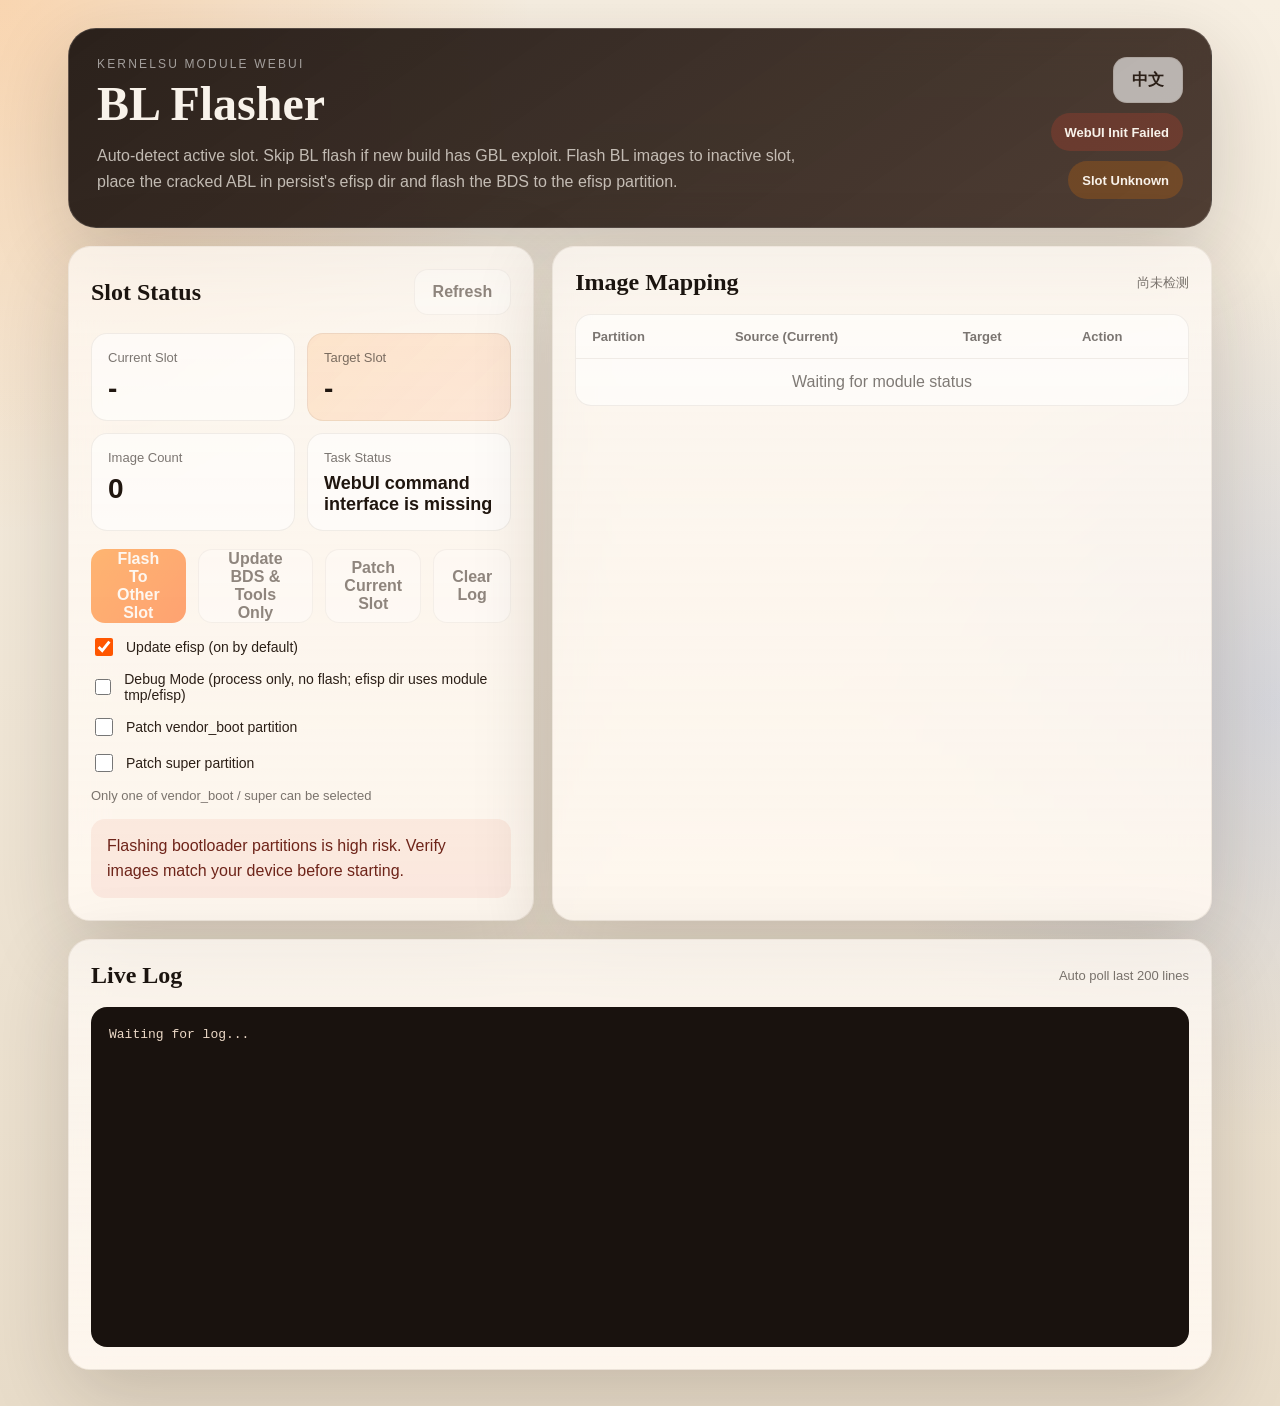
==== targets/magisk_module/module/webroot/index.html @ 90a44ea2 "Add dark mode to the module WebUI" ====
<!DOCTYPE html>
<html lang="zh-CN">
<head>
  <meta charset="UTF-8" />
  <meta name="viewport" content="width=device-width, initial-scale=1.0" />
  <title id="pageTitle">假回锁 - BL Flasher</title>
  <style>
:root {
  color-scheme: light;
  --bg-top: #f7efe2;
  --bg-bottom: #e8dcc9;
  --surface: rgba(31, 23, 18, 0.88);
  --surface-soft: rgba(255, 248, 240, 0.8);
  --surface-border: rgba(255, 255, 255, 0.14);
  --text-main: #f8f2ea;
  --text-dim: rgba(248, 242, 234, 0.72);
  --ink: #1b140f;
  --accent: #ff7a00;
  --accent-strong: #ff5600;
  --accent-soft: rgba(255, 122, 0, 0.18);
  --danger: #d9422b;
  --success: #25874b;
  --shadow: 0 24px 80px rgba(31, 23, 18, 0.18);
  --radius-xl: 28px;
  --radius-lg: 22px;
  --radius-md: 16px;
}

* {
  box-sizing: border-box;
}

body {
  margin: 0;
  min-height: 100vh;
  font-family: "Noto Sans SC", "Source Han Sans SC", "PingFang SC", sans-serif;
  color: var(--ink);
  background:
    radial-gradient(circle at top left, rgba(255, 122, 0, 0.22), transparent 28%),
    radial-gradient(circle at right, rgba(56, 120, 255, 0.14), transparent 30%),
    linear-gradient(180deg, var(--bg-top), var(--bg-bottom));
}

body::before {
  content: "";
  position: fixed;
  inset: 0;
  pointer-events: none;
  background-image: linear-gradient(rgba(255, 255, 255, 0.08) 1px, transparent 1px),
    linear-gradient(90deg, rgba(255, 255, 255, 0.08) 1px, transparent 1px);
  background-size: 24px 24px;
  mask-image: linear-gradient(180deg, rgba(0, 0, 0, 0.12), transparent 75%);
}


.page-shell {
  position: relative;
  max-width: 1180px;
  margin: 0 auto;
  padding: 28px 18px 36px;
}

.hero-card,
.panel,
.modal-card {
  backdrop-filter: blur(18px);
  box-shadow: var(--shadow);
}

.hero-card {
  display: flex;
  justify-content: space-between;
  gap: 16px;
  padding: 28px;
  border-radius: var(--radius-xl);
  background: linear-gradient(145deg, rgba(29, 21, 17, 0.94), rgba(57, 38, 28, 0.88));
  color: var(--text-main);
  border: 1px solid var(--surface-border);
  animation: rise-in 0.45s ease-out;
}

.eyebrow {
  margin: 0 0 8px;
  letter-spacing: 0.18em;
  text-transform: uppercase;
  font-size: 12px;
  color: rgba(255, 255, 255, 0.56);
}

.hero-card h1,
.panel h2,
.modal-card h2 {
  margin: 0;
  font-family: "Source Han Serif SC", "Noto Serif SC", serif;
  font-weight: 700;
}

.hero-card h1 {
  font-size: clamp(32px, 5vw, 48px);
  line-height: 1.04;
}

.hero-copy {
  max-width: 720px;
  margin: 14px 0 0;
  color: var(--text-dim);
  line-height: 1.6;
}

.hero-meta {
  display: flex;
  flex-direction: column;
  align-items: flex-end;
  gap: 10px;
}

.language-button {
  min-height: 36px;
  padding: 0 14px;
}

.chip {
  display: inline-flex;
  align-items: center;
  justify-content: center;
  min-height: 38px;
  padding: 0 14px;
  border-radius: 999px;
  background: rgba(255, 255, 255, 0.1);
  color: var(--text-main);
  font-size: 13px;
  font-weight: 700;
}

.chip-warn {
  background: rgba(255, 122, 0, 0.2);
}

.chip-success {
  background: rgba(37, 135, 75, 0.22);
}

.chip-danger {
  background: rgba(217, 66, 43, 0.22);
}

.grid-layout {
  display: grid;
  grid-template-columns: repeat(12, minmax(0, 1fr));
  gap: 18px;
  margin-top: 18px;
}

.panel {
  padding: 22px;
  border-radius: var(--radius-lg);
  background: linear-gradient(180deg, rgba(255, 250, 245, 0.72), rgba(255, 248, 240, 0.92));
  border: 1px solid rgba(80, 55, 34, 0.08);
  animation: rise-in 0.55s ease-out;
}

.stats-panel {
  grid-column: span 5;
}

.map-panel,
.log-panel {
  grid-column: span 7;
}

.log-panel {
  grid-column: 1 / -1;
}


.panel-heading {
  display: flex;
  align-items: center;
  justify-content: space-between;
  gap: 12px;
  margin-bottom: 18px;
}

.caption {
  color: rgba(27, 20, 15, 0.58);
  font-size: 13px;
}

.stats-grid {
  display: grid;
  grid-template-columns: repeat(2, minmax(0, 1fr));
  gap: 12px;
}

.stat-card {
  padding: 16px;
  border-radius: var(--radius-md);
  background: rgba(255, 255, 255, 0.56);
  border: 1px solid rgba(80, 55, 34, 0.08);
}

.accent-card {
  background: linear-gradient(135deg, rgba(255, 122, 0, 0.14), rgba(255, 86, 0, 0.1));
}

.stat-label {
  display: block;
  color: rgba(27, 20, 15, 0.58);
  font-size: 13px;
  margin-bottom: 8px;
}

.stat-value {
  display: block;
  font-size: 28px;
  line-height: 1.12;
  color: #20160f;
}

.stat-small {
  font-size: 18px;
}

.action-strip {
  display: flex;
  gap: 12px;
  margin-top: 18px;
}

.option-check {
  display: flex;
  align-items: center;
  gap: 10px;
  margin-top: 12px;
  color: #2b1f17;
  font-size: 14px;
}

.option-check input {
  width: 18px;
  height: 18px;
  accent-color: var(--accent-strong);
}

button {
  border: 0;
  cursor: pointer;
  transition: transform 0.18s ease, opacity 0.18s ease, background 0.18s ease;
  font: inherit;
}

button:hover:not(:disabled) {
  transform: translateY(-1px);
}

button:disabled {
  cursor: not-allowed;
  opacity: 0.52;
}

.primary-button,
.ghost-button {
  min-height: 46px;
  padding: 0 18px;
  border-radius: 14px;
  font-weight: 700;
}

.primary-button {
  color: #fff8f1;
  background: linear-gradient(135deg, var(--accent), var(--accent-strong));
}

.ghost-button {
  color: #2b1f17;
  background: rgba(255, 255, 255, 0.62);
  border: 1px solid rgba(80, 55, 34, 0.1);
}

.warning-copy {
  margin: 16px 0 0;
  padding: 14px 16px;
  border-radius: 14px;
  background: rgba(217, 66, 43, 0.08);
  color: #6e2419;
  line-height: 1.6;
}

.table-wrap {
  overflow: auto;
  border-radius: 16px;
  border: 1px solid rgba(80, 55, 34, 0.08);
  background: rgba(255, 255, 255, 0.58);
}

table {
  width: 100%;
  border-collapse: collapse;
}

th,
td {
  padding: 14px 16px;
  text-align: left;
  border-bottom: 1px solid rgba(80, 55, 34, 0.08);
  vertical-align: top;
}

th {
  font-size: 13px;
  color: rgba(27, 20, 15, 0.58);
}

tbody tr:last-child td {
  border-bottom: 0;
}

.status-pill {
  display: inline-flex;
  padding: 6px 10px;
  border-radius: 999px;
  font-size: 12px;
  font-weight: 700;
  background: rgba(255, 122, 0, 0.16);
  color: #7b3d00;
}

.status-pill.ok {
  background: rgba(37, 135, 75, 0.14);
  color: #1c6137;
}

.status-pill.bad {
  background: rgba(217, 66, 43, 0.14);
  color: #8a291a;
}

.empty-row {
  text-align: center;
  color: rgba(27, 20, 15, 0.56);
}

#logOutput {
  min-height: 340px;
  margin: 0;
  padding: 18px;
  overflow: auto;
  border-radius: 16px;
  background: #19120e;
  color: #ecd9c7;
  font-family: "JetBrains Mono", "Cascadia Code", monospace;
  font-size: 13px;
  line-height: 1.58;
}

.modal-backdrop {
  position: fixed;
  inset: 0;
  display: flex;
  align-items: center;
  justify-content: center;
  padding: 18px;
  background: rgba(18, 14, 11, 0.54);
  z-index: 20;
}

.modal-backdrop.hidden {
  display: none;
}

.modal-card {
  width: min(100%, 480px);
  padding: 24px;
  border-radius: 24px;
  background: linear-gradient(180deg, rgba(255, 249, 243, 0.98), rgba(253, 241, 229, 0.94));
  border: 1px solid rgba(80, 55, 34, 0.08);
}

.modal-card p {
  line-height: 1.6;
}

.modal-actions {
  display: flex;
  justify-content: flex-end;
  gap: 12px;
  margin-top: 20px;
}

@keyframes rise-in {
  from {
    opacity: 0;
    transform: translateY(18px);
  }
  to {
    opacity: 1;
    transform: translateY(0);
  }
}

@media (max-width: 900px) {
  .hero-card,
  .panel-heading,
  .action-strip {
    flex-direction: column;
    align-items: stretch;
  }

  .hero-meta {
    align-items: flex-start;
  }

  .stats-panel,
  .map-panel,
  .log-panel {
    grid-column: 1 / -1;
  }
}

@media (max-width: 640px) {
  .page-shell {
    padding: 16px 12px 28px;
  }

  .hero-card,
  .panel,
  .modal-card {
    padding: 18px;
  }

  .stats-grid {
    grid-template-columns: 1fr;
  }

  th,
  td {
    padding: 12px;
  }
}

@media (prefers-color-scheme: dark) {
  :root {
    color-scheme: dark;
    --bg-top: #1b1714;
    --bg-bottom: #100e0c;
    --ink: #f8f2ea;
    --shadow: 0 24px 80px rgba(0, 0, 0, 0.36);
  }

  .panel,
  .modal-card {
    background: linear-gradient(180deg, #27211c, #1d1915);
  }

  .panel,
  .modal-card,
  .stat-card,
  .table-wrap,
  th,
  td,
  .ghost-button {
    border-color: rgba(248, 242, 234, 0.12);
  }

  .stat-card:not(.accent-card),
  .table-wrap {
    background: rgba(255, 248, 240, 0.05);
  }

  .caption,
  .stat-label,
  th,
  .empty-row {
    color: rgba(248, 242, 234, 0.72);
  }

  .stat-value,
  .option-check,
  .ghost-button {
    color: var(--ink);
  }

  .ghost-button {
    background: rgba(255, 248, 240, 0.08);
  }

  .primary-button {
    color: #1b140f;
  }

  .warning-copy {
    background: rgba(217, 66, 43, 0.14);
  }

  .warning-copy,
  .status-pill.bad {
    color: #ffb5a5;
  }

  .status-pill {
    color: #ffbf85;
  }

  .status-pill.ok {
    color: #8ee0aa;
  }

  .modal-backdrop {
    background: rgba(0, 0, 0, 0.7);
  }
}
  </style>
</head>
<body>
<div class="page-shell">
  <header class="hero-card">
    <div>
      <p class="eyebrow" id="lblKsuWebUI">KernelSU Module WebUI</p>
      <h1>BL Flasher</h1>
      <p class="hero-copy" id="heroDesc">
        自动识别当前活动槽位，若新版本存在GBL漏洞则跳过BL刷写；将BL镜像刷写到另一槽位，并将破解ABL放入persist的efisp目录、BDS刷入efisp分区
      </p>
    </div>
    <div class="hero-meta">
      <button class="ghost-button language-button" id="languageButton" type="button">English</button>
      <span class="chip" id="stateChip">等待检测</span>
      <span class="chip chip-warn" id="slotChip">槽位未知</span>
    </div>
  </header>

  <main class="grid-layout">
    <section class="panel stats-panel">
      <div class="panel-heading">
        <h2 id="lblSlotStatus">槽位状态</h2>
        <button class="ghost-button" id="refreshButton" type="button" data-i18n="refresh">刷新</button>
      </div>

      <div class="stats-grid">
        <article class="stat-card">
          <span class="stat-label" id="lblCurrentSlot">当前槽位</span>
          <strong class="stat-value" id="currentSlot">-</strong>
        </article>
        <article class="stat-card accent-card">
          <span class="stat-label" id="lblTargetSlot">目标槽位</span>
          <strong class="stat-value" id="targetSlot">-</strong>
        </article>
        <article class="stat-card">
          <span class="stat-label" id="lblImageCount">镜像数量</span>
          <strong class="stat-value" id="imageCount">0</strong>
        </article>
        <article class="stat-card">
          <span class="stat-label" id="lblTaskStatus">任务状态</span>
          <strong class="stat-value stat-small" id="taskMessage">等待操作</strong>
        </article>
      </div>

      <div class="action-strip">
        <button class="primary-button" id="flashButton" type="button" data-i18n="flash" disabled>刷写到另一槽位</button>
        <button class="ghost-button" id="bdsToolsButton" type="button" data-i18n="bdsTools" disabled>仅更新BDS和Tools</button>
        <button class="ghost-button" id="patchPartButton" type="button" data-i18n="patchPart" disabled>修补分区</button>
        <button class="ghost-button" id="clearLogButton" type="button" data-i18n="clearLog" disabled>清空日志</button>
      </div>

      <label class="option-check" for="updateEfispCheckbox">
        <input id="updateEfispCheckbox" type="checkbox" checked />
        <span id="lblUpdateEfisp">更新 efisp（默认开启）</span>
      </label>

      <label class="option-check" for="debugModeCheckbox">
        <input id="debugModeCheckbox" type="checkbox" />
        <span id="lblDebugMode">调试模式（仅处理不刷写，生成的文件保存在 tmp 目录）</span>
      </label>

      <label class="option-check" for="patchVendorBootCheckbox">
        <input id="patchVendorBootCheckbox" type="checkbox" />
        <span id="lblPatchVendorBoot">修补 vendor_boot 分区</span>
      </label>

      <label class="option-check" for="patchSuperCheckbox">
        <input id="patchSuperCheckbox" type="checkbox" />
        <span id="lblPatchSuper">修补 super 分区</span>
      </label>

      <p class="caption hint-text" id="patchMutualTip">vendor_boot 和 super 仅可选择一项</p>

      <p class="warning-copy" id="lblWarning">
        刷写对象是 bootloader 相关分区，风险较高。开始前请确认镜像与机型严格匹配。
      </p>
    </section>

    <section class="panel map-panel">
      <div class="panel-heading">
        <h2 id="lblImageMap">镜像映射</h2>
        <span class="caption" id="updatedAt">尚未检测</span>
      </div>
      <div class="table-wrap">
        <table>
          <thead>
            <tr>
              <th id="tblPartition">分区名</th>
              <th id="tblSource">源分区 (当前槽位)</th>
              <th id="tblTarget">目标分区</th>
              <th id="tblAction">操作</th>
            </tr>
          </thead>
          <tbody id="imageTableBody">
            <tr>
              <td colspan="4" class="empty-row" id="tblWaiting">等待读取模块状态</td>
            </tr>
          </tbody>
        </table>
      </div>
    </section>

    <section class="panel log-panel">
      <div class="panel-heading">
        <h2 id="lblLog">实时日志</h2>
        <span class="caption" id="lblAutoPoll">自动轮询最近 200 行</span>
      </div>
      <pre id="logOutput">等待日志输出...</pre>
    </section>
  </main>
</div>

<div class="modal-backdrop hidden" id="confirmModal" aria-hidden="true">
  <div class="modal-card" role="dialog" aria-modal="true">
    <p class="eyebrow" id="modalRisk">高风险操作</p>
    <h2 id="modalTitle">确认刷写</h2>
    <p id="confirmText">即将开始刷写，请确认操作对象和槽位。</p>
    <div class="modal-actions">
      <button class="ghost-button" id="cancelConfirmButton" type="button" data-i18n="cancel">取消</button>
      <button class="primary-button" id="nextConfirmButton" type="button" data-i18n="continue">继续</button>
    </div>
  </div>
</div>

<script type="module">
let callbackCounter = 0;

function hasExecBridge() {
  return typeof window.ksu?.exec === "function";
}

function ksuExec(command, options = {}) {
  return new Promise((resolve, reject) => {
    const name = `exec_callback_${Date.now()}_${callbackCounter++}`;
    const cleanup = () => {
      clearTimeout(timer);
      delete window[name];
    };
    const timer = setTimeout(() => {
      cleanup();
      reject(new Error("KernelSU exec timeout"));
    }, 8000);
    window[name] = (errno, stdout, stderr) => {
      cleanup();
      resolve({ errno, stdout, stderr });
    };
    try {
      window.ksu.exec(command, JSON.stringify(options), name);
    } catch (error) {
      cleanup();
      reject(error);
    }
  });
}

function toast(message) {
  if (typeof window.ksu?.toast === "function") window.ksu.toast(message);
  else console.warn(message);
}

function ksuModuleInfo() {
  if (typeof window.ksu?.moduleInfo === "function") return window.ksu.moduleInfo();
  return { moduleDir: "/data/adb/modules/fake_bl_efisp" };
}

const IMAGE_NAMES = ["abl"];

const state = {
  confirmStep: 0,
  pendingAction: null,
  moduleDir: "",
  scriptPath: "",
  status: null,
  pollTimer: null,
  pollInFlight: false,
  refreshRequested: false,
  prevStatusRaw: null,
  prevLogRaw: null,
  taskStarted: false,
  activeTaskId: "",
  activeTaskScope: "",
  activeTaskSlot: "",
  completionNotifiedTaskId: "",
  lang: "zh",
  compatibilityError: false
};

const i18n = {
  zh: {
    pageTitle: "假回锁 - BL Flasher",
    ksuWebUI: "KernelSU Module WebUI",
    missingBridge: "缺少 WebUI 命令接口",
    invalidModuleInfo: "模块目录无效",
    invalidInitialStatus: "无法读取有效的模块状态与槽位",
    heroDesc: "自动识别当前活动槽位，若新版本存在GBL漏洞则跳过BL刷写；将BL镜像刷写到另一槽位，并将破解ABL放入persist的efisp目录、BDS刷入efisp分区",
    slotStatus: "槽位状态",
    refresh: "刷新",
    languageSwitch: "English",
    languageChanged: "已切换为中文",
    languageChangeFailed: "语言切换失败",
    currentSlot: "当前槽位",
    targetSlot: "目标槽位",
    imageCount: "镜像数量",
    taskStatus: "任务状态",
    flash: "刷写到另一槽位",
    bdsTools: "仅更新BDS和Tools",
    patchPart: "修补当前槽位分区",
    confirmBdsTools: "确认更新 BDS/Tools",
    confirmPatchPart: "确认修补分区",
    modalBdsStep1: "将把 BDS.efi 刷入 efisp 分区，并用模块自带的 efisp 文件夹（BOOTENTRIES 与 tools）替换 persist 上的启动根目录。不会改动 ABL 与 boot.efi。",
    modalBdsStep2: "第二次确认: 这是高风险写入操作，错误的 BDS 或 efisp 写入可能导致无法进入启动菜单。确认后将立即开始。",
    modalPatchStep1: (slot) => `将对当前活动槽位 ${slot} 执行勾选的修补操作。调试模式下不会执行实际修补。`,
    modalPatchStep2: "第二次确认：修补分区属于高风险操作，错误会导致系统无法启动，确认后立即执行。",
    toastStartBdsTools: "BDS/Tools 更新任务已启动",
    toastBdsToolsDone: "BDS/Tools 更新任务运行成功",
    clearLog: "清空日志",
    updateEfisp: "更新 efisp（默认开启）",
    debugMode: "调试模式（仅处理不刷写，efisp 目录使用模块 tmp/efisp）",
    lblPatchVendorBoot: "修补 vendor_boot 分区",
    lblPatchSuper: "修补 super 分区",
    patchMutualTip: "vendor_boot 和 super 仅可选择一项",
    warning: "刷写对象是 bootloader 相关分区，风险较高。开始前请确认镜像与机型严格匹配。",
    imageMap: "镜像映射",
    partition: "分区名",
    source: "源分区 (当前槽位)",
    target: "目标分区",
    action: "操作",
    waiting: "等待读取模块状态",
    log: "实时日志",
    autoPoll: "自动轮询最近 200 行",
    risk: "高风险操作",
    confirmFlash: "确认操作",
    cancel: "取消",
    continue: "继续",
    waitingStatus: "等待检测",
    slotUnknown: "槽位未知",
    logWaiting: "等待日志输出...",
    toastRunning: "已有任务在运行",
    toastStartDebug: "调试任务已启动",
    toastStartFlash: "刷写任务已启动",
    toastStartPatch: "分区修补任务已启动",
    toastDebugDone: "调试任务运行成功",
    toastFlashDone: "刷写任务运行成功",
    toastPatchDone: "分区修补任务运行成功",
    toastBlDone: "BL 刷写完成，但 efisp 未更新",
    toastFailed: "任务执行失败",
    toastStartError: "任务启动失败",
    statusIdle: "状态: idle",
    statusRunning: "状态: running",
    statusSuccess: "状态: success",
    statusWarning: "状态: warning",
    statusError: "状态: error",
    toastLogBusy: "任务运行中，暂时不能清空日志",
    toastLogCleared: "日志已清空",
    modalStep1Debug: "调试模式：将执行所有处理流程但不刷写分区，生成的文件保存在 tmp 目录。",
    modalStep1Normal: (slot) => `第一次确认: 将把当前槽位的 BL 分区拷贝到槽位 ${slot}`,
    modalStep1PatchOnly: (slot, name) => `第一次确认: 仅对目标槽位 ${slot} 执行 ${name} 修补，不刷写 ABL、不更新 efisp。`,
    modalStep2: "第二次确认: 这是高风险写入操作，错误操作可能导致目标槽位无法启动。确认后将立即开始。",
    withEfisp: "，并更新 efisp。",
    noEfisp: "，不更新 efisp。",
    withPatch: (name) => `，同步对目标槽位执行 ${name} 修补`,
    confirmSlot: "请确认槽位无误。",
    taskRunning:"任务运行中",
    waitOperate:"等待操作",
    copyPart:"分区拷贝",
    statusReadFail:"状态读取失败",
    startFail:"启动失败"
  },
  en: {
    pageTitle: "Fake Lock - BL Flasher",
    ksuWebUI: "KernelSU Module WebUI",
    missingBridge: "WebUI command interface is missing",
    invalidModuleInfo: "Invalid module directory",
    invalidInitialStatus: "Cannot read valid module status and slots",
    heroDesc: "Auto-detect active slot. Skip BL flash if new build has GBL exploit. Flash BL images to inactive slot, place the cracked ABL in persist's efisp dir and flash the BDS to the efisp partition.",
    slotStatus: "Slot Status",
    refresh: "Refresh",
    languageSwitch: "中文",
    languageChanged: "Switched to English",
    languageChangeFailed: "Language switch failed",
    currentSlot: "Current Slot",
    targetSlot: "Target Slot",
    imageCount: "Image Count",
    taskStatus: "Task Status",
    flash: "Flash To Other Slot",
    bdsTools: "Update BDS & Tools Only",
    patchPart: "Patch Current Slot",
    confirmBdsTools: "Confirm BDS/Tools Update",
    confirmPatchPart: "Confirm Partition Patch",
    modalBdsStep1: "Will flash BDS.efi to the efisp partition and replace the persist boot root with the bundled efisp folder (BOOTENTRIES and tools). The ABL and boot.efi are not touched.",
    modalBdsStep2: "2nd Confirm: This is a high-risk write. A wrong BDS or efisp write may prevent the boot menu from loading. It starts immediately after confirm.",
    modalPatchStep1: (slot) => `Will patch the current active slot ${slot} with the selected option. Debug mode does not write partitions.`,
    modalPatchStep2: "2nd Confirm: Partition patching is high-risk, bad patch may cause boot failure. Start immediately after confirm.",
    toastStartBdsTools: "BDS/Tools update started",
    toastBdsToolsDone: "BDS/Tools update task succeeded",
    clearLog: "Clear Log",
    updateEfisp: "Update efisp (on by default)",
    debugMode: "Debug Mode (process only, no flash; efisp dir uses module tmp/efisp)",
    lblPatchVendorBoot: "Patch vendor_boot partition",
    lblPatchSuper: "Patch super partition",
    patchMutualTip: "Only one of vendor_boot / super can be selected",
    warning: "Flashing bootloader partitions is high risk. Verify images match your device before starting.",
    imageMap: "Image Mapping",
    partition: "Partition",
    source: "Source (Current)",
    target: "Target",
    action: "Action",
    waiting: "Waiting for module status",
    log: "Live Log",
    autoPoll: "Auto poll last 200 lines",
    risk: "HIGH RISK",
    confirmFlash: "Confirm Action",
    cancel: "Cancel",
    continue: "Continue",
    waitingStatus: "Waiting",
    slotUnknown: "Slot Unknown",
    logWaiting: "Waiting for log...",
    toastRunning: "Task is already running",
    toastStartDebug: "Debug task started",
    toastStartFlash: "Flash task started",
    toastStartPatch: "Partition patch task started",
    toastDebugDone: "Debug task succeeded",
    toastFlashDone: "Flash task succeeded",
    toastPatchDone: "Partition patch task succeeded",
    toastBlDone: "BL flashed, but efisp not updated",
    toastFailed: "Task finished (failed)",
    statusIdle: "Status: idle",
    statusRunning: "Status: running",
    statusSuccess: "Status: success",
    statusWarning: "Status: warning",
    statusError: "Status: error",
    toastStartError: "Failed to start task",
    toastLogBusy: "Cannot clear log while task is running",
    toastLogCleared: "Log cleared",
    modalStep1Debug: "Debug Mode: All processes run without flashing partitions. Files saved to tmp directory.",
    modalStep1Normal: (slot) => `1st Confirm: Copy BL partition from current slot to ${slot}`,
    modalStep1PatchOnly: (slot, name) => `1st Confirm: Patch ${name} on target slot ${slot} only. No ABL flash, no efisp update.`,
    modalStep2: "2nd Confirm: This is a high-risk write operation. Wrong action may brick the target slot. Flash will start immediately after confirm.",
    withEfisp: ", and update efisp.",
    noEfisp: ", efisp not updated.",
    withPatch: (name) => `, apply ${name} patch to target slot`,
    confirmSlot: "Please confirm slot is correct.",
    taskRunning:"Task Running",
    waitOperate:"Waiting",
    copyPart:"Copy",
    statusReadFail:"Status Read Failed",
    startFail:"Start Failed"
  }
};

const elements = {
  stateChip: document.getElementById("stateChip"),
  slotChip: document.getElementById("slotChip"),
  currentSlot: document.getElementById("currentSlot"),
  targetSlot: document.getElementById("targetSlot"),
  imageCount: document.getElementById("imageCount"),
  taskMessage: document.getElementById("taskMessage"),
  updatedAt: document.getElementById("updatedAt"),
  imageTableBody: document.getElementById("imageTableBody"),
  logOutput: document.getElementById("logOutput"),
  flashButton: document.getElementById("flashButton"),
  bdsToolsButton: document.getElementById("bdsToolsButton"),
  patchPartButton: document.getElementById("patchPartButton"),
  clearLogButton: document.getElementById("clearLogButton"),
  refreshButton: document.getElementById("refreshButton"),
  languageButton: document.getElementById("languageButton"),
  confirmModal: document.getElementById("confirmModal"),
  confirmText: document.getElementById("confirmText"),
  nextConfirmButton: document.getElementById("nextConfirmButton"),
  cancelConfirmButton: document.getElementById("cancelConfirmButton"),
  updateEfispCheckbox: document.getElementById("updateEfispCheckbox"),
  debugModeCheckbox: document.getElementById("debugModeCheckbox"),
  patchVendorBootCheckbox: document.getElementById("patchVendorBootCheckbox"),
  patchSuperCheckbox: document.getElementById("patchSuperCheckbox"),
  patchMutualTip: document.getElementById("patchMutualTip"),
  pageTitle: document.getElementById("pageTitle")
};

function setText(selector, value) {
  const node = document.querySelector(selector);
  if (node) node.textContent = value;
}

function applyLanguage(lang) {
  if (!i18n[lang]) return;
  state.lang = lang;
  const t = i18n[lang];
  document.documentElement.lang = lang === "zh" ? "zh-CN" : "en";
  elements.pageTitle.textContent = t.pageTitle;
  elements.languageButton.textContent = t.languageSwitch;
  elements.languageButton.setAttribute("aria-label", t.languageSwitch);
  setText("#lblKsuWebUI", t.ksuWebUI);
  setText(".hero-copy", t.heroDesc);
  setText("#lblSlotStatus", t.slotStatus);
  setText("#lblCurrentSlot", t.currentSlot);
  setText("#lblTargetSlot", t.targetSlot);
  setText("#lblImageCount", t.imageCount);
  setText("#lblTaskStatus", t.taskStatus);
  setText("#lblUpdateEfisp", t.updateEfisp);
  setText("#lblDebugMode", t.debugMode);
  setText("#lblPatchVendorBoot", t.lblPatchVendorBoot);
  setText("#lblPatchSuper", t.lblPatchSuper);
  elements.patchMutualTip.textContent = t.patchMutualTip;
  setText("#lblWarning", t.warning);
  setText("#lblImageMap", t.imageMap);
  setText("#tblPartition", t.partition);
  setText("#tblSource", t.source);
  setText("#tblTarget", t.target);
  setText("#tblAction", t.action);
  setText("#tblWaiting", t.waiting);
  setText("#lblLog", t.log);
  setText("#lblAutoPoll", t.autoPoll);
  setText("#modalRisk", t.risk);
  setText("#modalTitle", t.confirmFlash);
  if (elements.logOutput.textContent === "等待日志输出..." || elements.logOutput.textContent === "Waiting for log...") {
    elements.logOutput.textContent = t.logWaiting;
  }
  if (elements.stateChip.textContent === "等待检测" || elements.stateChip.textContent === "Waiting") {
    elements.stateChip.textContent = t.waitingStatus;
  }
  if (elements.slotChip.textContent === "槽位未知" || elements.slotChip.textContent === "Slot Unknown") {
    elements.slotChip.textContent = t.slotUnknown;
  }
  document.querySelectorAll("[data-i18n]").forEach(el => {
    const key = el.dataset.i18n;
    if (t[key]) el.textContent = t[key];
  });
  if (state.status) renderStatus(state.status);
}

function shellQuote(value) {
  return `'${String(value).replace(/'/g, `'\\''`)}'`;
}

function moduleInfo() {
  const raw = ksuModuleInfo();
  return typeof raw === "string" ? JSON.parse(raw) : raw;
}

async function runScript(action, arg) {
  const parts = [`MODDIR=${shellQuote(state.moduleDir)}`, "sh", shellQuote(state.scriptPath), action];
  if (arg) parts.push(shellQuote(arg));
  const command = parts.join(" ");
  const { errno, stdout, stderr } = await ksuExec(command);
  if (errno !== 0) throw new Error(stderr || `Command failed: ${errno}`);
  return stdout || "";
}

async function toggleLanguage() {
  const nextLanguage = state.lang === "zh" ? "en" : "zh";
  if (state.compatibilityError) {
    applyLanguage(nextLanguage);
    return;
  }
  try {
    await runScript("set-language", nextLanguage);
    if (!elements.confirmModal.classList.contains("hidden")) closeConfirmModal();
    applyLanguage(nextLanguage);
    state.prevStatusRaw = null;
    await refreshStatus();
    toast(i18n[nextLanguage].languageChanged);
  } catch (e) {
    toast(`${i18n[state.lang].languageChangeFailed}: ${e.message}`);
  }
}

function parseKeyValueOutput(output) {
  const info = {};
  for (const line of output.split(/[\r\n|]+/)) {
    if (!line) continue;
    const eq = line.indexOf("=");
    if (eq > 0) info[line.slice(0, eq)] = line.slice(eq + 1);
  }
  return info;
}

function escapeHtml(str) {
  return str.replace(/&/g, "&amp;").replace(/</g, "&lt;").replace(/>/g, "&gt;").replace(/"/g, "&quot;");
}

function renderTable(currentSlot, targetSlot) {
  const t = i18n[state.lang];
  if (currentSlot === "-" || targetSlot === "-") {
    elements.imageTableBody.innerHTML = `<tr><td colspan="4" class="empty-row">${t.waiting}</td></tr>`;
    return;
  }
  elements.imageTableBody.innerHTML = IMAGE_NAMES.map(name => {
    const src = `/dev/block/by-name/${name}${currentSlot}`;
    const dst = `/dev/block/by-name/${name}${targetSlot}`;
    return `<tr><td>${escapeHtml(name)}</td><td class="caption">${escapeHtml(src)}</td><td>${escapeHtml(dst)}</td><td><span class="status-pill ok">${t.copyPart}</span></td></tr>`;
  }).join("");
}

function localizedTaskMessage(status) {
  const t = i18n[state.lang];
  const message = status.MESSAGE || "";
  const slotMatch = message.match(/(当前槽位|Current slot|目标槽位|Target slot)\s*:\s*(_[ab])/i);
  let suffix = "";
  if (slotMatch) {
    const current = /当前槽位|current slot/i.test(slotMatch[1]);
    suffix = ` (${current ? t.currentSlot : t.targetSlot}: ${slotMatch[2]})`;
  }
  if (status.STATE === "idle") {
    return /日志已清空|log cleared/i.test(message) ? t.toastLogCleared : t.waitOperate;
  }
  if (status.RUNNING === "1") {
    if (/分区修补|partition patch/i.test(message)) return t.toastStartPatch + suffix;
    if (/调试|debug/i.test(message)) return t.toastStartDebug + suffix;
    if (/bds/i.test(message)) return t.toastStartBdsTools;
    return t.toastStartFlash + suffix;
  }
  if (status.STATE === "success") {
    if (/修补|patch/i.test(message)) return t.toastPatchDone + suffix;
    if (/调试|debug/i.test(message)) return t.toastDebugDone + suffix;
    if (/bds/i.test(message)) return t.toastBdsToolsDone;
    return t.toastFlashDone + suffix;
  }
  if (status.STATE === "warning") return t.toastBlDone + suffix;
  return message || t.waitOperate;
}

function hasValidStatus(status) {
  const current = status?.CURRENT_SLOT;
  const target = status?.TARGET_SLOT;
  return ((current === "_a" && target === "_b") || (current === "_b" && target === "_a")) &&
    ["idle", "running", "success", "warning", "error"].includes(status.STATE) &&
    ["0", "1"].includes(status.RUNNING);
}

function renderStatus(status) {
  state.status = status;
  const t = i18n[state.lang];
  const cur = status.CURRENT_SLOT || "-";
  const tar = status.TARGET_SLOT || "-";
  const run = status.RUNNING === "1";
  const st = status.STATE || "idle";
  const visibleState = run ? "running" : st;
  const msg = localizedTaskMessage(status);
  const statusLabels = {
    idle: t.statusIdle,
    running: t.statusRunning,
    success: t.statusSuccess,
    warning: t.statusWarning,
    error: t.statusError
  };
  elements.currentSlot.textContent = cur;
  elements.targetSlot.textContent = tar;
  elements.imageCount.textContent = IMAGE_NAMES.length;
  elements.taskMessage.textContent = msg;
  elements.updatedAt.textContent = status.UPDATED_AT || "-";
  elements.stateChip.textContent = statusLabels[visibleState] || `${state.lang === "zh" ? "状态" : "Status"}: ${visibleState}`;
  elements.stateChip.className = "chip";
  if (st === "success") elements.stateChip.classList.add("chip-success");
  else if (st === "error") elements.stateChip.classList.add("chip-danger");
  else if (st === "warning" || run) elements.stateChip.classList.add("chip-warn");
  elements.slotChip.textContent = (cur !== "-" && tar !== "-") ? `${state.lang === "zh" ? "当前" : "Current"} ${cur} → ${state.lang === "zh" ? "目标" : "Target"} ${tar}` : t.slotUnknown;
  const canOperate = !state.compatibilityError && hasValidStatus(status);
  elements.flashButton.disabled = run || !canOperate;
  elements.bdsToolsButton.disabled = run || !canOperate;
  elements.patchPartButton.disabled = run || !canOperate;
  elements.clearLogButton.disabled = run || !canOperate;
  renderTable(cur, tar);
}
function taskSlotSuffix() {
  if (!state.activeTaskSlot || !state.activeTaskScope) return "";
  const t = i18n[state.lang];
  const label = state.activeTaskScope === "current" ? t.currentSlot : t.targetSlot;
  return ` (${label}: ${state.activeTaskSlot})`;
}

function notifyTaskFinished(stateStr) {
  const t = i18n[state.lang];
  const msg = state.status?.MESSAGE || "";
  const normalized = msg.toLowerCase();
  let notification = "";
  if (stateStr === "success") {
    if (msg.includes("修补") || normalized.includes("patch")) notification = t.toastPatchDone;
    else if (msg.includes("调试") || normalized.includes("debug")) notification = t.toastDebugDone;
    else if (normalized.includes("bds")) notification = t.toastBdsToolsDone;
    else notification = t.toastFlashDone;
  } else if (stateStr === "warning") notification = t.toastBlDone;
  else if (stateStr === "error") notification = t.toastFailed;
  if (notification) toast(notification + taskSlotSuffix());
}
function rememberPendingTask(taskId, scope = "", slot = "") {
  if (!taskId) return;
  state.taskStarted = true;
  state.activeTaskId = taskId;
  state.activeTaskScope = scope;
  state.activeTaskSlot = slot;
  try {
    localStorage.setItem("blFlasherPendingTask", JSON.stringify({ taskId, scope, slot }));
    localStorage.removeItem("blFlasherPendingTaskId");
  } catch {}
}

function clearPendingTask() {
  state.taskStarted = false;
  state.activeTaskId = "";
  state.activeTaskScope = "";
  state.activeTaskSlot = "";
  try {
    localStorage.removeItem("blFlasherPendingTask");
    localStorage.removeItem("blFlasherPendingTaskId");
  } catch {}
}

function applyStatus(s, notify = true) {
  if (!s?.STATE) return s;
  const taskId = s.TASK_ID || "";
  renderStatus(s);
  const isRunning = s.RUNNING === "1";
  const terminalState = ["success", "warning", "error"].includes(s.STATE);
  if (!isRunning && terminalState && state.activeTaskId && taskId === state.activeTaskId) {
    if (notify && taskId !== state.completionNotifiedTaskId) {
      state.completionNotifiedTaskId = taskId;
      notifyTaskFinished(s.STATE);
    }
    clearPendingTask();
  }
  return s;
}

async function refreshStatus({ throwOnError = false } = {}) {
  try {
    const raw = await runScript("status");
    if (!raw) return state.status;
    if (raw === state.prevStatusRaw) return state.status;
    state.prevStatusRaw = raw;
    const s = parseKeyValueOutput(raw);
    if (s.USER_LANG === "en") applyLanguage("en");
    else if (s.USER_LANG === "zh") applyLanguage("zh");
    return applyStatus(s);
  } catch (e) {
    console.error("refreshStatus failed:", e);
    if (throwOnError) throw e;
    return state.status;
  }

}

async function refreshLog() {
  try {
    const raw = (await runScript("tail", "200")).trim();
    if (raw === state.prevLogRaw) return;
    state.prevLogRaw = raw;
    const log = raw.replace(/@NL@/g, String.fromCharCode(10));
    elements.logOutput.textContent = log || i18n[state.lang].logWaiting;
    elements.logOutput.scrollTop = elements.logOutput.scrollHeight;
  } catch (e) {
    elements.logOutput.textContent = `${state.lang === "zh" ? "日志读取失败" : "Log Read Failed"}: ${e.message}`;
  }
}

function closeConfirmModal() {
  state.confirmStep = 0;
  state.pendingAction = null;
  elements.confirmModal.classList.add("hidden");
  elements.confirmModal.setAttribute("aria-hidden", "true");
  elements.nextConfirmButton.textContent = i18n[state.lang].continue;
}

function getPatchArgString() {
  const parts = [];
  if (elements.patchVendorBootCheckbox.checked) parts.push("vendor_boot=1");
  if (elements.patchSuperCheckbox.checked) parts.push("super=1");
  if (elements.debugModeCheckbox.checked) parts.push("debug=1");
  return parts.join(",");
}

function getSelectedPatchName() {
  if (elements.patchVendorBootCheckbox.checked) return "vendor_boot";
  if (elements.patchSuperCheckbox.checked) return "super";
  return "";
}

function openConfirmModal(action) {
  const t = i18n[state.lang];
  state.pendingAction = action;
  state.confirmStep = 1;
  if (action === "bds-tools") {
    document.querySelector("#modalTitle").textContent = t.confirmBdsTools;
    elements.confirmText.textContent = t.modalBdsStep1;
    elements.nextConfirmButton.textContent = t.continue;
  } else if (action === "patch-part") {
    document.querySelector("#modalTitle").textContent = t.confirmPatchPart;
    elements.confirmText.textContent = t.modalPatchStep1(state.status?.CURRENT_SLOT || "?");
    elements.nextConfirmButton.textContent = t.continue;
  } else {
    document.querySelector("#modalTitle").textContent = t.confirmFlash;
    const tar = state.status?.TARGET_SLOT || "?";
    const efisp = elements.updateEfispCheckbox?.checked;
    const dbg = elements.debugModeCheckbox?.checked;
    const patchName = getSelectedPatchName();
    let msg = "";

    if (!efisp && patchName) {
      msg = t.modalStep1PatchOnly(tar, patchName);
    } else if (dbg) {
      msg = t.modalStep1Debug;
    } else {
      msg = t.modalStep1Normal(tar);
      msg += efisp ? t.withEfisp : t.noEfisp;
      if (patchName) msg += t.withPatch(patchName);
      msg += t.confirmSlot;
    }

    elements.confirmText.textContent = msg;
    elements.nextConfirmButton.textContent = dbg ? (state.lang === "zh" ? "开始调试" : "Start Debug") : t.continue;
  }
  elements.confirmModal.classList.remove("hidden");
  elements.confirmModal.setAttribute("aria-hidden", "false");
}

function handleConfirmProgress() {
  const t = i18n[state.lang];
  if (state.confirmStep === 1) {
    if (state.pendingAction === "bds-tools") {
      state.confirmStep = 2;
      elements.confirmText.textContent = t.modalBdsStep2;
      elements.nextConfirmButton.textContent = state.lang === "zh" ? "开始更新" : "Start Update";
      return;
    } else if(state.pendingAction === "patch-part"){
      state.confirmStep = 2;
      elements.confirmText.textContent = t.modalPatchStep2;
      elements.nextConfirmButton.textContent = state.lang === "zh" ? "确认修补" : "Confirm Patch";
      return;
    }
    const dbg = elements.debugModeCheckbox?.checked;
    if (!dbg) {
      state.confirmStep = 2;
      elements.confirmText.textContent = t.modalStep2;
      elements.nextConfirmButton.textContent = state.lang === "zh" ? "确认执行" : "Confirm";
      return;
    }
    closeConfirmModal();
    startFlash();
    return;
  }
  const action = state.pendingAction;
  closeConfirmModal();
  if (action === "bds-tools") startBdsTools();
  else if(action === "patch-part") startPatchPart();
  else startFlash();
}

function showTaskStarting(message, taskId) {
  renderStatus({
    ...(state.status || {}),
    RUNNING: "1",
    STATE: "running",
    MESSAGE: message,
    TASK_ID: taskId || state.activeTaskId,
    UPDATED_AT: new Date().toLocaleString()
  });
}

function handleStartResult(out, startedMessage, scope = "", slot = "") {
  const t = i18n[state.lang];
  if (out.ALREADY_RUNNING) {
    toast(t.toastRunning);
    return;
  }
  if (out.STARTED === "1" || out.FINISHED) {
    rememberPendingTask(out.TASK_ID || "", scope, slot);
    if (out.STARTED === "1") {
      showTaskStarting(startedMessage, out.TASK_ID || "");
      toast(startedMessage);
    }
    return;
  }
  toast(t.toastStartError);
}

async function startTask(action, arg, message, scope = "", slot = "") {
  const t = i18n[state.lang];
  try {
    const out = parseKeyValueOutput(await runScript(action, arg));
    handleStartResult(out, message, scope, slot);
  } catch (e) { toast(`${t.startFail}: ${e.message}`); }
  await manualRefresh();
}

function startFlash() {
  const t = i18n[state.lang];
  const efisp = elements.updateEfispCheckbox?.checked;
  const dbg = elements.debugModeCheckbox?.checked;
  const baseMode = dbg ? "debug" : (efisp ? "update-efisp" : "skip-efisp");
  const patchArgs = getPatchArgString();
  const fullMode = patchArgs ? `${baseMode},${patchArgs}` : baseMode;
  const targetSlot = state.status?.TARGET_SLOT || "?";
  const startMessage = `${dbg ? t.toastStartDebug : t.toastStartFlash} (${t.targetSlot}: ${targetSlot})`;

  return startTask("start", fullMode, startMessage, "target", targetSlot);
}

function startPatchPart() {
  const t = i18n[state.lang];
  const currentSlot = state.status?.CURRENT_SLOT || "?";
  const startMessage = `${t.toastStartPatch} (${t.currentSlot}: ${currentSlot})`;
  return startTask("start-patch", getPatchArgString(), startMessage, "current", currentSlot);
}

function startBdsTools() {
  return startTask("start", "update-bds-tools", i18n[state.lang].toastStartBdsTools);
}

async function clearLog() {
  const t = i18n[state.lang];
  try {
    const out = parseKeyValueOutput(await runScript("clear-log"));
    if (out.BUSY === "1") { toast(t.toastLogBusy); return; }
    elements.logOutput.textContent = t.logWaiting;
    state.prevLogRaw = null;
    state.prevStatusRaw = null;
    toast(t.toastLogCleared);
  } catch (e) { toast(`${state.lang === "zh" ? "清空失败" : "Clear Failed"}: ${e.message}`); }
  await manualRefresh();
}

function schedulePoll(delay) {
  if (state.pollTimer !== null) clearTimeout(state.pollTimer);
  state.pollTimer = null;
  if (delay !== null && !document.hidden) state.pollTimer = setTimeout(poll, delay);
}

async function poll() {
  if (state.pollInFlight) return;
  state.pollInFlight = true;
  try {
    await refreshStatus();
    await refreshLog();
  } catch (e) {
    console.error("poll failed:", e);
  } finally {
    state.pollInFlight = false;
    const running = state.taskStarted || state.status?.RUNNING === "1";
    const refreshNow = state.refreshRequested;
    state.refreshRequested = false;
    schedulePoll(refreshNow ? 0 : (running ? 1000 : 8000));
  }
}

async function manualRefresh() {
  state.prevStatusRaw = null;
  state.prevLogRaw = null;
  schedulePoll(null);
  if (state.pollInFlight) {
    state.refreshRequested = true;
    return;
  }
  await poll();
}
function initPatchCheckboxMutual() {
  elements.patchVendorBootCheckbox.addEventListener("change", () => {
    if (elements.patchVendorBootCheckbox.checked) {
      elements.patchSuperCheckbox.checked = false;
    }
  });
  elements.patchSuperCheckbox.addEventListener("change", () => {
    if (elements.patchSuperCheckbox.checked) {
      elements.patchVendorBootCheckbox.checked = false;
    }
  });
}

async function init() {
  elements.languageButton.addEventListener("click", toggleLanguage);
  applyLanguage(navigator.language?.toLowerCase().startsWith("zh") ? "zh" : "en");
  try {
    if (!hasExecBridge()) throw new Error(i18n[state.lang].missingBridge);
    const info = moduleInfo();
    if (typeof info?.moduleDir !== "string" ||
        !/^\/data\/adb\/modules\/fake_bl_efisp\/?$/.test(info.moduleDir)) {
      throw new Error(i18n[state.lang].invalidModuleInfo);
    }
    state.moduleDir = info.moduleDir;
    state.scriptPath = `${state.moduleDir}/bin/bl_flasher.sh`;
    initPatchCheckboxMutual();
    try {
      const pending = JSON.parse(localStorage.getItem("blFlasherPendingTask") || "null");
      state.activeTaskId = pending?.taskId || localStorage.getItem("blFlasherPendingTaskId") || "";
      state.activeTaskScope = pending?.scope || "";
      state.activeTaskSlot = pending?.slot || "";
    } catch {}
    state.taskStarted = Boolean(state.activeTaskId);
    const initialStatus = await refreshStatus({ throwOnError: true });
    if (!hasValidStatus(initialStatus)) {
      throw new Error(i18n[state.lang].invalidInitialStatus);
    }
    await refreshLog();
  } catch (e) {
    state.compatibilityError = true;
    applyLanguage(state.lang);
    elements.stateChip.textContent = state.lang === "zh" ? "WebUI 初始化失败" : "WebUI Init Failed";
    elements.stateChip.className = "chip chip-danger";
    elements.taskMessage.textContent = e.message;
    elements.flashButton.disabled = true;
    elements.bdsToolsButton.disabled = true;
    elements.patchPartButton.disabled = true;
    elements.clearLogButton.disabled = true;
    elements.refreshButton.disabled = true;
    return;
  }

  elements.refreshButton.addEventListener("click", manualRefresh);
  elements.flashButton.addEventListener("click", () => openConfirmModal("flash"));
  elements.bdsToolsButton.addEventListener("click", () => openConfirmModal("bds-tools"));
  document.addEventListener("visibilitychange", () => {
    if (document.hidden) schedulePoll(null);
    else manualRefresh();
  });

  elements.patchPartButton.addEventListener("click", () => openConfirmModal("patch-part"));
  elements.clearLogButton.addEventListener("click", clearLog);
  elements.cancelConfirmButton.addEventListener("click", closeConfirmModal);
  elements.nextConfirmButton.addEventListener("click", handleConfirmProgress);
  elements.confirmModal.addEventListener("click", e => e.target === elements.confirmModal && closeConfirmModal());

  schedulePoll(0);
}

init();
</script>
</body>
</html>
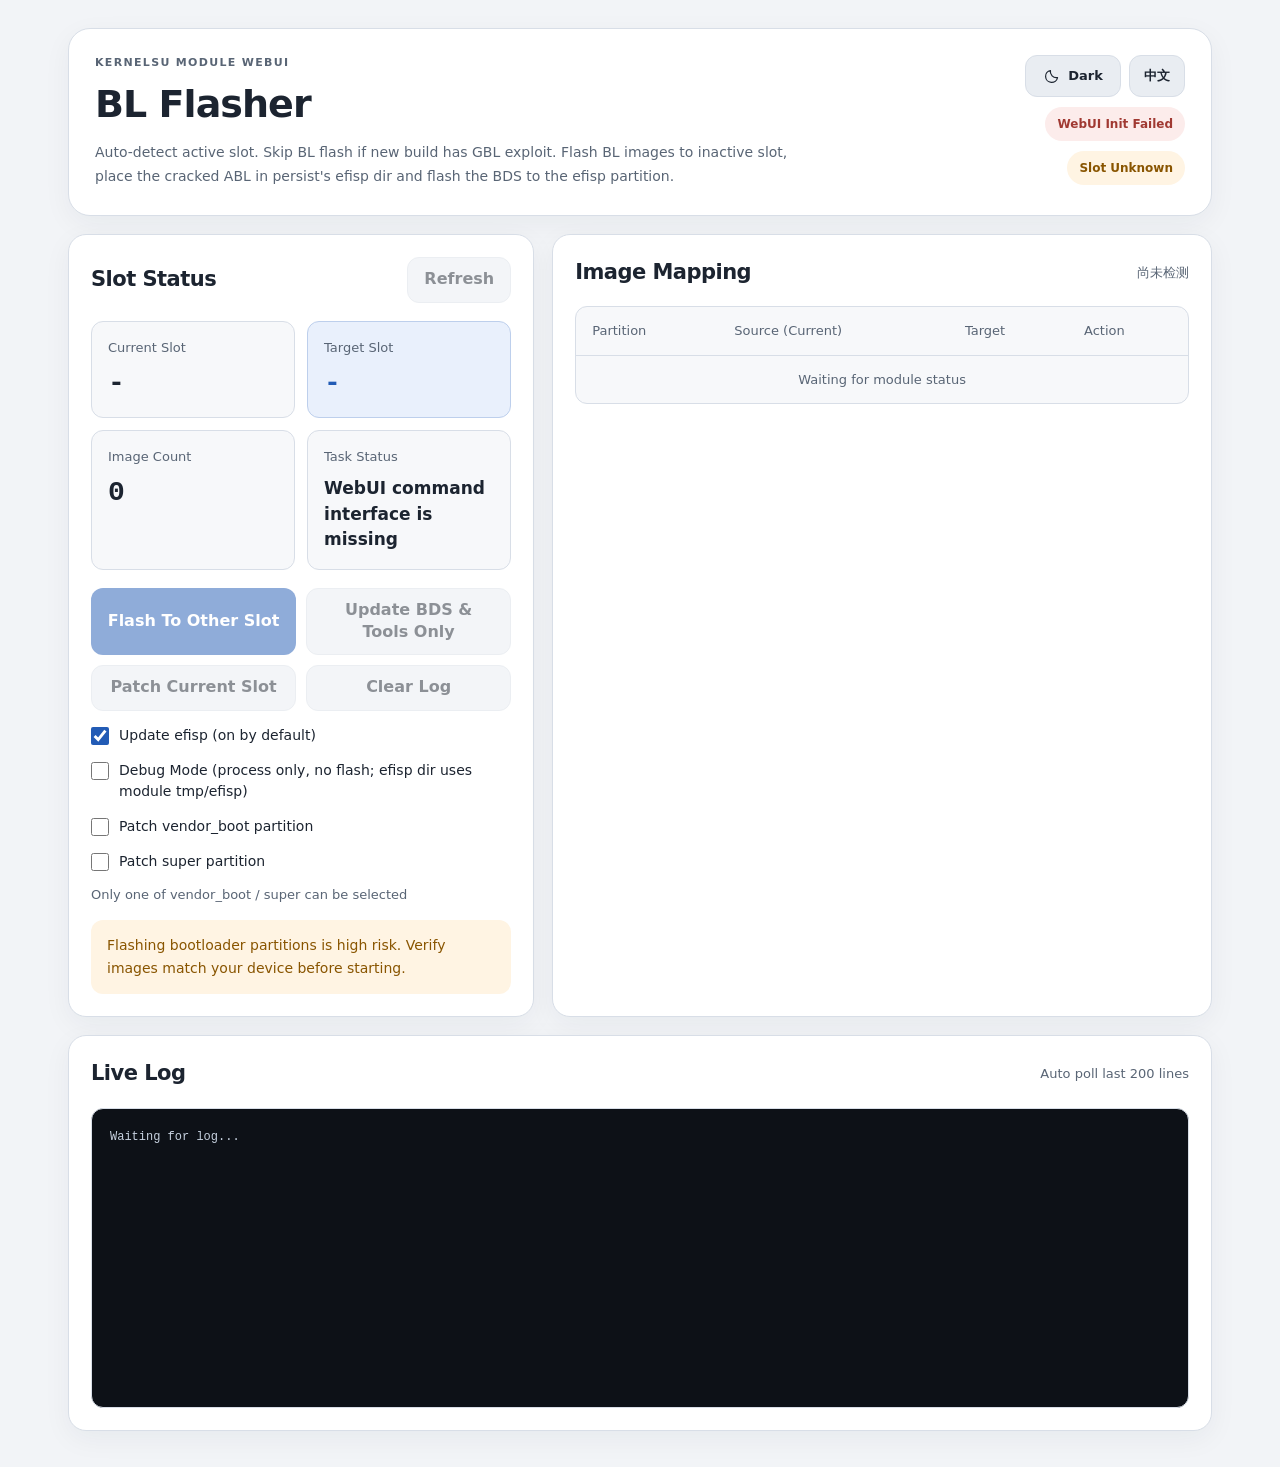
==== commit e35d51ae: "Rework WebUI colors and add a theme switch" ====
--- a/targets/magisk_module/module/webroot/index.html
+++ b/targets/magisk_module/module/webroot/index.html
@@ -7,54 +7,101 @@
   <style>
 :root {
   color-scheme: light;
-  --bg-top: #f7efe2;
-  --bg-bottom: #e8dcc9;
-  --surface: rgba(31, 23, 18, 0.88);
-  --surface-soft: rgba(255, 248, 240, 0.8);
-  --surface-border: rgba(255, 255, 255, 0.14);
-  --text-main: #f8f2ea;
-  --text-dim: rgba(248, 242, 234, 0.72);
-  --ink: #1b140f;
-  --accent: #ff7a00;
-  --accent-strong: #ff5600;
-  --accent-soft: rgba(255, 122, 0, 0.18);
-  --danger: #d9422b;
-  --success: #25874b;
-  --shadow: 0 24px 80px rgba(31, 23, 18, 0.18);
-  --radius-xl: 28px;
-  --radius-lg: 22px;
-  --radius-md: 16px;
+  --bg: #f2f4f7;
+  --surface: #ffffff;
+  --surface-soft: #f7f8fa;
+  --surface-raised: #e9edf2;
+  --surface-hover: #e0e5ec;
+  --surface-border: #d8dee7;
+  --text-main: #1c2430;
+  --text-dim: #596575;
+  --accent: #225bb5;
+  --accent-strong: #1c4d9b;
+  --accent-soft: #e9f0fc;
+  --accent-border: #bdcfec;
+  --on-accent: #ffffff;
+  --warning-bg: #fff4e3;
+  --warning-text: #895500;
+  --success-bg: #e7f4ec;
+  --success-text: #266341;
+  --danger-bg: #fceceb;
+  --danger-text: #a03932;
+  --log-bg: #0d1117;
+  --log-text: #c7d2e0;
+  --backdrop: rgba(15, 20, 28, 0.58);
+  --shadow: 0 8px 28px rgba(25, 35, 50, 0.05);
+  --scrollbar: #9aa5b4;
+  --scrollbar-hover: #788596;
+  --radius-xl: 22px;
+  --radius-lg: 18px;
+  --radius-md: 12px;
+  scrollbar-color: var(--scrollbar) var(--surface-soft);
+  scrollbar-width: thin;
+}
+
+:root[data-theme="dark"] {
+  color-scheme: dark;
+  --bg: #08090b;
+  --surface: #111316;
+  --surface-soft: #16191d;
+  --surface-raised: #20242a;
+  --surface-hover: #2a3038;
+  --surface-border: #2b3038;
+  --text-main: #e6e8ec;
+  --text-dim: #9ca6b4;
+  --accent: #9dc1ff;
+  --accent-strong: #bdd5ff;
+  --accent-soft: #172338;
+  --accent-border: #354e73;
+  --on-accent: #101d31;
+  --warning-bg: #241d12;
+  --warning-text: #e3bd7b;
+  --success-bg: #14261c;
+  --success-text: #8bd4a6;
+  --danger-bg: #2c191b;
+  --danger-text: #f3a1a5;
+  --log-bg: #090b0e;
+  --log-text: #bac5d4;
+  --backdrop: rgba(0, 0, 0, 0.78);
+  --shadow: none;
+  --scrollbar: #505966;
+  --scrollbar-hover: #707d8f;
 }
 
 * {
   box-sizing: border-box;
+}
+
+::-webkit-scrollbar {
+  width: 8px;
+  height: 8px;
+}
+
+::-webkit-scrollbar-track {
+  background: var(--surface-soft);
+}
+
+::-webkit-scrollbar-thumb {
+  background: var(--scrollbar);
+  border: 2px solid var(--surface-soft);
+  border-radius: 8px;
+}
+
+::-webkit-scrollbar-thumb:hover,
+::-webkit-scrollbar-thumb:active {
+  background: var(--scrollbar-hover);
 }
 
 body {
   margin: 0;
   min-height: 100vh;
-  font-family: "Noto Sans SC", "Source Han Sans SC", "PingFang SC", sans-serif;
-  color: var(--ink);
-  background:
-    radial-gradient(circle at top left, rgba(255, 122, 0, 0.22), transparent 28%),
-    radial-gradient(circle at right, rgba(56, 120, 255, 0.14), transparent 30%),
-    linear-gradient(180deg, var(--bg-top), var(--bg-bottom));
-}
-
-body::before {
-  content: "";
-  position: fixed;
-  inset: 0;
-  pointer-events: none;
-  background-image: linear-gradient(rgba(255, 255, 255, 0.08) 1px, transparent 1px),
-    linear-gradient(90deg, rgba(255, 255, 255, 0.08) 1px, transparent 1px);
-  background-size: 24px 24px;
-  mask-image: linear-gradient(180deg, rgba(0, 0, 0, 0.12), transparent 75%);
-}
-
+  font-family: system-ui, "Noto Sans SC", "PingFang SC", sans-serif;
+  color: var(--text-main);
+  background: var(--bg);
+  line-height: 1.5;
+}
 
 .page-shell {
-  position: relative;
   max-width: 1180px;
   margin: 0 auto;
   padding: 28px 18px 36px;
@@ -63,48 +110,52 @@
 .hero-card,
 .panel,
 .modal-card {
-  backdrop-filter: blur(18px);
+  background: var(--surface);
+  border: 1px solid var(--surface-border);
   box-shadow: var(--shadow);
 }
 
 .hero-card {
   display: flex;
   justify-content: space-between;
-  gap: 16px;
-  padding: 28px;
+  gap: 24px;
+  padding: 26px;
   border-radius: var(--radius-xl);
-  background: linear-gradient(145deg, rgba(29, 21, 17, 0.94), rgba(57, 38, 28, 0.88));
-  color: var(--text-main);
-  border: 1px solid var(--surface-border);
-  animation: rise-in 0.45s ease-out;
 }
 
 .eyebrow {
-  margin: 0 0 8px;
-  letter-spacing: 0.18em;
+  margin: 0 0 10px;
+  letter-spacing: 0.12em;
   text-transform: uppercase;
-  font-size: 12px;
-  color: rgba(255, 255, 255, 0.56);
+  font-size: 11px;
+  font-weight: 600;
+  color: var(--text-dim);
 }
 
 .hero-card h1,
 .panel h2,
 .modal-card h2 {
   margin: 0;
-  font-family: "Source Han Serif SC", "Noto Serif SC", serif;
-  font-weight: 700;
+  font-weight: 650;
+  letter-spacing: -0.025em;
 }
 
 .hero-card h1 {
-  font-size: clamp(32px, 5vw, 48px);
-  line-height: 1.04;
+  font-size: clamp(30px, 5vw, 38px);
+  line-height: 1.2;
+}
+
+.panel h2,
+.modal-card h2 {
+  font-size: 21px;
 }
 
 .hero-copy {
   max-width: 720px;
   margin: 14px 0 0;
   color: var(--text-dim);
-  line-height: 1.6;
+  line-height: 1.7;
+  font-size: 14px;
 }
 
 .hero-meta {
@@ -112,36 +163,73 @@
   flex-direction: column;
   align-items: flex-end;
   gap: 10px;
-}
-
-.language-button {
-  min-height: 36px;
+  flex-shrink: 0;
+}
+
+.hero-controls {
+  display: flex;
+  flex-wrap: wrap;
+  gap: 8px;
+}
+
+.hero-controls .ghost-button {
+  min-height: 42px;
   padding: 0 14px;
+  font-size: 13px;
+}
+
+.theme-button {
+  display: inline-flex;
+  align-items: center;
+  justify-content: center;
+  gap: 8px;
+  min-width: 96px;
+}
+
+.theme-button svg {
+  width: 17px;
+  height: 17px;
+  flex-shrink: 0;
+}
+
+.theme-icon-sun,
+:root[data-theme="dark"] .theme-icon-moon {
+  display: none;
+}
+
+:root[data-theme="dark"] .theme-icon-sun {
+  display: block;
 }
 
 .chip {
   display: inline-flex;
   align-items: center;
   justify-content: center;
-  min-height: 38px;
-  padding: 0 14px;
+  min-height: 34px;
+  padding: 0 12px;
   border-radius: 999px;
-  background: rgba(255, 255, 255, 0.1);
+  background: var(--surface-raised);
   color: var(--text-main);
-  font-size: 13px;
-  font-weight: 700;
-}
-
-.chip-warn {
-  background: rgba(255, 122, 0, 0.2);
-}
-
-.chip-success {
-  background: rgba(37, 135, 75, 0.22);
-}
-
-.chip-danger {
-  background: rgba(217, 66, 43, 0.22);
+  font-size: 12px;
+  font-weight: 600;
+}
+
+.chip-warn,
+.status-pill {
+  background: var(--warning-bg);
+  color: var(--warning-text);
+}
+
+.chip-success,
+.status-pill.ok {
+  background: var(--success-bg);
+  color: var(--success-text);
+}
+
+.chip-danger,
+.status-pill.bad {
+  background: var(--danger-bg);
+  color: var(--danger-text);
 }
 
 .grid-layout {
@@ -152,26 +240,22 @@
 }
 
 .panel {
+  min-width: 0;
   padding: 22px;
   border-radius: var(--radius-lg);
-  background: linear-gradient(180deg, rgba(255, 250, 245, 0.72), rgba(255, 248, 240, 0.92));
-  border: 1px solid rgba(80, 55, 34, 0.08);
-  animation: rise-in 0.55s ease-out;
 }
 
 .stats-panel {
   grid-column: span 5;
 }
 
-.map-panel,
-.log-panel {
+.map-panel {
   grid-column: span 7;
 }
 
 .log-panel {
   grid-column: 1 / -1;
 }
-
 
 .panel-heading {
   display: flex;
@@ -181,8 +265,11 @@
   margin-bottom: 18px;
 }
 
-.caption {
-  color: rgba(27, 20, 15, 0.58);
+.caption,
+.stat-label,
+th,
+.empty-row {
+  color: var(--text-dim);
   font-size: 13px;
 }
 
@@ -193,122 +280,152 @@
 }
 
 .stat-card {
+  min-width: 0;
   padding: 16px;
   border-radius: var(--radius-md);
-  background: rgba(255, 255, 255, 0.56);
-  border: 1px solid rgba(80, 55, 34, 0.08);
+  background: var(--surface-soft);
+  border: 1px solid var(--surface-border);
 }
 
 .accent-card {
-  background: linear-gradient(135deg, rgba(255, 122, 0, 0.14), rgba(255, 86, 0, 0.1));
+  background: var(--accent-soft);
+  border-color: var(--accent-border);
+}
+
+.accent-card .stat-value {
+  color: var(--accent);
 }
 
 .stat-label {
   display: block;
-  color: rgba(27, 20, 15, 0.58);
-  font-size: 13px;
-  margin-bottom: 8px;
+  margin-bottom: 10px;
 }
 
 .stat-value {
   display: block;
+  font-family: "Cascadia Code", "Roboto Mono", monospace;
   font-size: 28px;
-  line-height: 1.12;
-  color: #20160f;
+  font-weight: 600;
+  line-height: 1.2;
+  overflow-wrap: anywhere;
 }
 
 .stat-small {
-  font-size: 18px;
+  font: 600 17px/1.5 system-ui, "Noto Sans SC", sans-serif;
 }
 
 .action-strip {
-  display: flex;
-  gap: 12px;
+  display: grid;
+  grid-template-columns: repeat(2, minmax(0, 1fr));
+  gap: 10px;
   margin-top: 18px;
 }
 
 .option-check {
   display: flex;
-  align-items: center;
+  align-items: flex-start;
   gap: 10px;
-  margin-top: 12px;
-  color: #2b1f17;
+  margin-top: 14px;
   font-size: 14px;
+  cursor: pointer;
 }
 
 .option-check input {
   width: 18px;
   height: 18px;
-  accent-color: var(--accent-strong);
+  margin: 2px 0 0;
+  flex-shrink: 0;
+  accent-color: var(--accent);
+  cursor: pointer;
 }
 
 button {
   border: 0;
   cursor: pointer;
-  transition: transform 0.18s ease, opacity 0.18s ease, background 0.18s ease;
+  transition: border-color 0.15s ease;
   font: inherit;
-}
-
-button:hover:not(:disabled) {
-  transform: translateY(-1px);
+  touch-action: manipulation;
+}
+
+button:focus-visible,
+input:focus-visible {
+  outline: 2px solid var(--accent);
+  outline-offset: 3px;
+}
+
+button:active:not(:disabled) {
+  transform: translateY(1px);
 }
 
 button:disabled {
   cursor: not-allowed;
-  opacity: 0.52;
+  opacity: 0.5;
 }
 
 .primary-button,
 .ghost-button {
   min-height: 46px;
-  padding: 0 18px;
-  border-radius: 14px;
-  font-weight: 700;
+  padding: 10px 16px;
+  border-radius: var(--radius-md);
+  font-weight: 600;
+  line-height: 1.4;
 }
 
 .primary-button {
-  color: #fff8f1;
-  background: linear-gradient(135deg, var(--accent), var(--accent-strong));
+  color: var(--on-accent);
+  background: var(--accent);
+}
+
+.primary-button:hover:not(:disabled) {
+  background: var(--accent-strong);
 }
 
 .ghost-button {
-  color: #2b1f17;
-  background: rgba(255, 255, 255, 0.62);
-  border: 1px solid rgba(80, 55, 34, 0.1);
+  color: var(--text-main);
+  background: var(--surface-raised);
+  border: 1px solid var(--surface-border);
+}
+
+.ghost-button:hover:not(:disabled) {
+  background: var(--surface-hover);
+  border-color: var(--text-dim);
 }
 
 .warning-copy {
   margin: 16px 0 0;
   padding: 14px 16px;
-  border-radius: 14px;
-  background: rgba(217, 66, 43, 0.08);
-  color: #6e2419;
-  line-height: 1.6;
+  border-radius: var(--radius-md);
+  background: var(--warning-bg);
+  color: var(--warning-text);
+  line-height: 1.65;
+  font-size: 14px;
 }
 
 .table-wrap {
   overflow: auto;
-  border-radius: 16px;
-  border: 1px solid rgba(80, 55, 34, 0.08);
-  background: rgba(255, 255, 255, 0.58);
+  border-radius: var(--radius-md);
+  border: 1px solid var(--surface-border);
+  background: var(--surface-soft);
 }
 
 table {
   width: 100%;
+  min-width: 540px;
   border-collapse: collapse;
+  font-size: 13px;
 }
 
 th,
 td {
   padding: 14px 16px;
   text-align: left;
-  border-bottom: 1px solid rgba(80, 55, 34, 0.08);
+  border-bottom: 1px solid var(--surface-border);
   vertical-align: top;
 }
 
 th {
-  font-size: 13px;
-  color: rgba(27, 20, 15, 0.58);
+  font-weight: 500;
+  white-space: nowrap;
 }
 
 tbody tr:last-child td {
@@ -317,40 +434,29 @@
 
 .status-pill {
   display: inline-flex;
-  padding: 6px 10px;
-  border-radius: 999px;
+  padding: 5px 9px;
+  border-radius: 8px;
   font-size: 12px;
-  font-weight: 700;
-  background: rgba(255, 122, 0, 0.16);
-  color: #7b3d00;
-}
-
-.status-pill.ok {
-  background: rgba(37, 135, 75, 0.14);
-  color: #1c6137;
-}
-
-.status-pill.bad {
-  background: rgba(217, 66, 43, 0.14);
-  color: #8a291a;
+  font-weight: 600;
+  white-space: nowrap;
 }
 
 .empty-row {
   text-align: center;
-  color: rgba(27, 20, 15, 0.56);
 }
 
 #logOutput {
-  min-height: 340px;
+  min-height: 300px;
   margin: 0;
   padding: 18px;
   overflow: auto;
-  border-radius: 16px;
-  background: #19120e;
-  color: #ecd9c7;
-  font-family: "JetBrains Mono", "Cascadia Code", monospace;
-  font-size: 13px;
-  line-height: 1.58;
+  border-radius: var(--radius-md);
+  border: 1px solid var(--surface-border);
+  background: var(--log-bg);
+  color: var(--log-text);
+  font-family: "Cascadia Code", "Roboto Mono", monospace;
+  font-size: 12px;
+  line-height: 1.7;
 }
 
 .modal-backdrop {
@@ -360,7 +466,7 @@
   align-items: center;
   justify-content: center;
   padding: 18px;
-  background: rgba(18, 14, 11, 0.54);
+  background: var(--backdrop);
   z-index: 20;
 }
 
@@ -370,14 +476,18 @@
 
 .modal-card {
   width: min(100%, 480px);
+  max-height: calc(100dvh - 36px);
+  overflow: auto;
   padding: 24px;
-  border-radius: 24px;
-  background: linear-gradient(180deg, rgba(255, 249, 243, 0.98), rgba(253, 241, 229, 0.94));
-  border: 1px solid rgba(80, 55, 34, 0.08);
+  border-radius: var(--radius-xl);
+}
+
+.modal-card .eyebrow {
+  color: var(--danger-text);
 }
 
 .modal-card p {
-  line-height: 1.6;
+  line-height: 1.65;
 }
 
 .modal-actions {
@@ -387,27 +497,19 @@
   margin-top: 20px;
 }
 
-@keyframes rise-in {
-  from {
-    opacity: 0;
-    transform: translateY(18px);
-  }
-  to {
-    opacity: 1;
-    transform: translateY(0);
-  }
-}
-
 @media (max-width: 900px) {
   .hero-card,
-  .panel-heading,
-  .action-strip {
+  .panel-heading {
     flex-direction: column;
     align-items: stretch;
   }
 
   .hero-meta {
     align-items: flex-start;
+  }
+
+  .action-strip {
+    grid-template-columns: 1fr;
   }
 
   .stats-panel,
@@ -438,203 +540,42 @@
   }
 }
 
-@media (prefers-color-scheme: dark) {
+@media (prefers-reduced-motion: reduce) {
+  button {
+    transition: none;
+  }
+
+  button:active:not(:disabled) {
+    transform: none;
+  }
+}
+
+@media (forced-colors: active) {
   :root {
-    color-scheme: dark;
-    --bg-top: #1b1714;
-    --bg-bottom: #100e0c;
-    --ink: #f8f2ea;
-    --shadow: 0 24px 80px rgba(0, 0, 0, 0.36);
-  }
-
-  .panel,
-  .modal-card {
-    background: linear-gradient(180deg, #27211c, #1d1915);
-  }
-
-  .panel,
-  .modal-card,
-  .stat-card,
-  .table-wrap,
-  th,
-  td,
-  .ghost-button {
-    border-color: rgba(248, 242, 234, 0.12);
-  }
-
-  .stat-card:not(.accent-card),
-  .table-wrap {
-    background: rgba(255, 248, 240, 0.05);
-  }
-
-  .caption,
-  .stat-label,
-  th,
-  .empty-row {
-    color: rgba(248, 242, 234, 0.72);
-  }
-
-  .stat-value,
-  .option-check,
-  .ghost-button {
-    color: var(--ink);
-  }
-
-  .ghost-button {
-    background: rgba(255, 248, 240, 0.08);
-  }
-
-  .primary-button {
-    color: #1b140f;
-  }
-
-  .warning-copy {
-    background: rgba(217, 66, 43, 0.14);
-  }
-
-  .warning-copy,
-  .status-pill.bad {
-    color: #ffb5a5;
-  }
-
-  .status-pill {
-    color: #ffbf85;
-  }
-
-  .status-pill.ok {
-    color: #8ee0aa;
-  }
-
-  .modal-backdrop {
-    background: rgba(0, 0, 0, 0.7);
+    scrollbar-color: auto;
+  }
+
+  button:focus-visible,
+  input:focus-visible {
+    outline-color: Highlight;
   }
 }
   </style>
-</head>
-<body>
-<div class="page-shell">
-  <header class="hero-card">
-    <div>
-      <p class="eyebrow" id="lblKsuWebUI">KernelSU Module WebUI</p>
-      <h1>BL Flasher</h1>
-      <p class="hero-copy" id="heroDesc">
-        自动识别当前活动槽位，若新版本存在GBL漏洞则跳过BL刷写；将BL镜像刷写到另一槽位，并将破解ABL放入persist的efisp目录、BDS刷入efisp分区
-      </p>
-    </div>
-    <div class="hero-meta">
-      <button class="ghost-button language-button" id="languageButton" type="button">English</button>
-      <span class="chip" id="stateChip">等待检测</span>
-      <span class="chip chip-warn" id="slotChip">槽位未知</span>
-    </div>
-  </header>
-
-  <main class="grid-layout">
-    <section class="panel stats-panel">
-      <div class="panel-heading">
-        <h2 id="lblSlotStatus">槽位状态</h2>
-        <button class="ghost-button" id="refreshButton" type="button" data-i18n="refresh">刷新</button>
-      </div>
-
-      <div class="stats-grid">
-        <article class="stat-card">
-          <span class="stat-label" id="lblCurrentSlot">当前槽位</span>
-          <strong class="stat-value" id="currentSlot">-</strong>
-        </article>
-        <article class="stat-card accent-card">
-          <span class="stat-label" id="lblTargetSlot">目标槽位</span>
-          <strong class="stat-value" id="targetSlot">-</strong>
-        </article>
-        <article class="stat-card">
-          <span class="stat-label" id="lblImageCount">镜像数量</span>
-          <strong class="stat-value" id="imageCount">0</strong>
-        </article>
-        <article class="stat-card">
-          <span class="stat-label" id="lblTaskStatus">任务状态</span>
-          <strong class="stat-value stat-small" id="taskMessage">等待操作</strong>
-        </article>
-      </div>
-
-      <div class="action-strip">
-        <button class="primary-button" id="flashButton" type="button" data-i18n="flash" disabled>刷写到另一槽位</button>
-        <button class="ghost-button" id="bdsToolsButton" type="button" data-i18n="bdsTools" disabled>仅更新BDS和Tools</button>
-        <button class="ghost-button" id="patchPartButton" type="button" data-i18n="patchPart" disabled>修补分区</button>
-        <button class="ghost-button" id="clearLogButton" type="button" data-i18n="clearLog" disabled>清空日志</button>
-      </div>
-
-      <label class="option-check" for="updateEfispCheckbox">
-        <input id="updateEfispCheckbox" type="checkbox" checked />
-        <span id="lblUpdateEfisp">更新 efisp（默认开启）</span>
-      </label>
-
-      <label class="option-check" for="debugModeCheckbox">
-        <input id="debugModeCheckbox" type="checkbox" />
-        <span id="lblDebugMode">调试模式（仅处理不刷写，生成的文件保存在 tmp 目录）</span>
-      </label>
-
-      <label class="option-check" for="patchVendorBootCheckbox">
-        <input id="patchVendorBootCheckbox" type="checkbox" />
-        <span id="lblPatchVendorBoot">修补 vendor_boot 分区</span>
-      </label>
-
-      <label class="option-check" for="patchSuperCheckbox">
-        <input id="patchSuperCheckbox" type="checkbox" />
-        <span id="lblPatchSuper">修补 super 分区</span>
-      </label>
-
-      <p class="caption hint-text" id="patchMutualTip">vendor_boot 和 super 仅可选择一项</p>
-
-      <p class="warning-copy" id="lblWarning">
-        刷写对象是 bootloader 相关分区，风险较高。开始前请确认镜像与机型严格匹配。
-      </p>
-    </section>
-
-    <section class="panel map-panel">
-      <div class="panel-heading">
-        <h2 id="lblImageMap">镜像映射</h2>
-        <span class="caption" id="updatedAt">尚未检测</span>
-      </div>
-      <div class="table-wrap">
-        <table>
-          <thead>
-            <tr>
-              <th id="tblPartition">分区名</th>
-              <th id="tblSource">源分区 (当前槽位)</th>
-              <th id="tblTarget">目标分区</th>
-              <th id="tblAction">操作</th>
-            </tr>
-          </thead>
-          <tbody id="imageTableBody">
-            <tr>
-              <td colspan="4" class="empty-row" id="tblWaiting">等待读取模块状态</td>
-            </tr>
-          </tbody>
-        </table>
-      </div>
-    </section>
-
-    <section class="panel log-panel">
-      <div class="panel-heading">
-        <h2 id="lblLog">实时日志</h2>
-        <span class="caption" id="lblAutoPoll">自动轮询最近 200 行</span>
-      </div>
-      <pre id="logOutput">等待日志输出...</pre>
-    </section>
-  </main>
-</div>
-
-<div class="modal-backdrop hidden" id="confirmModal" aria-hidden="true">
-  <div class="modal-card" role="dialog" aria-modal="true">
-    <p class="eyebrow" id="modalRisk">高风险操作</p>
-    <h2 id="modalTitle">确认刷写</h2>
-    <p id="confirmText">即将开始刷写，请确认操作对象和槽位。</p>
-    <div class="modal-actions">
-      <button class="ghost-button" id="cancelConfirmButton" type="button" data-i18n="cancel">取消</button>
-      <button class="primary-button" id="nextConfirmButton" type="button" data-i18n="continue">继续</button>
-    </div>
-  </div>
-</div>
-
-<script type="module">
+<script>
+(() => {
+const themeQuery = window.matchMedia("(prefers-color-scheme: dark)");
+let themePreference = null;
+try {
+  const savedTheme = localStorage.getItem("blFlasherTheme");
+  if (savedTheme === "light" || savedTheme === "dark") themePreference = savedTheme;
+} catch {}
+
+function applyTheme(theme) {
+  document.documentElement.dataset.theme = theme;
+}
+
+applyTheme(themePreference || (themeQuery.matches ? "dark" : "light"));
+document.addEventListener("DOMContentLoaded", () => {
 let callbackCounter = 0;
 
 function hasExecBridge() {
@@ -708,6 +649,10 @@
     slotStatus: "槽位状态",
     refresh: "刷新",
     languageSwitch: "English",
+    darkTheme: "深色",
+    lightTheme: "亮色",
+    switchToDark: "切换至深色模式",
+    switchToLight: "切换至亮色模式",
     languageChanged: "已切换为中文",
     languageChangeFailed: "语言切换失败",
     currentSlot: "当前槽位",
@@ -788,6 +733,10 @@
     slotStatus: "Slot Status",
     refresh: "Refresh",
     languageSwitch: "中文",
+    darkTheme: "Dark",
+    lightTheme: "Light",
+    switchToDark: "Switch to dark mode",
+    switchToLight: "Switch to light mode",
     languageChanged: "Switched to English",
     languageChangeFailed: "Language switch failed",
     currentSlot: "Current Slot",
@@ -876,6 +825,8 @@
   clearLogButton: document.getElementById("clearLogButton"),
   refreshButton: document.getElementById("refreshButton"),
   languageButton: document.getElementById("languageButton"),
+  themeButton: document.getElementById("themeButton"),
+  themeButtonLabel: document.getElementById("themeButtonLabel"),
   confirmModal: document.getElementById("confirmModal"),
   confirmText: document.getElementById("confirmText"),
   nextConfirmButton: document.getElementById("nextConfirmButton"),
@@ -901,6 +852,7 @@
   elements.pageTitle.textContent = t.pageTitle;
   elements.languageButton.textContent = t.languageSwitch;
   elements.languageButton.setAttribute("aria-label", t.languageSwitch);
+  updateThemeButton();
   setText("#lblKsuWebUI", t.ksuWebUI);
   setText(".hero-copy", t.heroDesc);
   setText("#lblSlotStatus", t.slotStatus);
@@ -938,6 +890,24 @@
     if (t[key]) el.textContent = t[key];
   });
   if (state.status) renderStatus(state.status);
+}
+
+function updateThemeButton() {
+  const dark = document.documentElement.dataset.theme === "dark";
+  const t = i18n[state.lang];
+  const label = dark ? t.switchToLight : t.switchToDark;
+  elements.themeButtonLabel.textContent = dark ? t.lightTheme : t.darkTheme;
+  elements.themeButton.setAttribute("aria-label", label);
+  elements.themeButton.title = label;
+}
+
+function toggleTheme() {
+  themePreference = document.documentElement.dataset.theme === "dark" ? "light" : "dark";
+  applyTheme(themePreference);
+  updateThemeButton();
+  try {
+    localStorage.setItem("blFlasherTheme", themePreference);
+  } catch {}
 }
 
 function shellQuote(value) {
@@ -1377,6 +1347,12 @@
 }
 
 async function init() {
+  elements.themeButton.addEventListener("click", toggleTheme);
+  themeQuery.addEventListener("change", event => {
+    if (themePreference) return;
+    applyTheme(event.matches ? "dark" : "light");
+    updateThemeButton();
+  });
   elements.languageButton.addEventListener("click", toggleLanguage);
   applyLanguage(navigator.language?.toLowerCase().startsWith("zh") ? "zh" : "en");
   try {
@@ -1433,6 +1409,139 @@
 }
 
 init();
+}, { once: true });
+})();
 </script>
+</head>
+<body>
+<div class="page-shell">
+  <header class="hero-card">
+    <div>
+      <p class="eyebrow" id="lblKsuWebUI">KernelSU Module WebUI</p>
+      <h1>BL Flasher</h1>
+      <p class="hero-copy" id="heroDesc">
+        自动识别当前活动槽位，若新版本存在GBL漏洞则跳过BL刷写；将BL镜像刷写到另一槽位，并将破解ABL放入persist的efisp目录、BDS刷入efisp分区
+      </p>
+    </div>
+    <div class="hero-meta">
+      <div class="hero-controls">
+        <button class="ghost-button theme-button" id="themeButton" type="button" aria-label="切换至深色模式">
+          <svg class="theme-icon-moon" viewBox="0 0 24 24" fill="none" stroke="currentColor" stroke-width="1.7" stroke-linecap="round" stroke-linejoin="round" aria-hidden="true"><path d="M20.5 13.5A8.5 8.5 0 0 1 10.5 3.5a8.5 8.5 0 1 0 10 10Z"/></svg>
+          <svg class="theme-icon-sun" viewBox="0 0 24 24" fill="none" stroke="currentColor" stroke-width="1.7" stroke-linecap="round" aria-hidden="true"><circle cx="12" cy="12" r="4"/><path d="M12 2v2m0 16v2M2 12h2m16 0h2M5 5l1.4 1.4m11.2 11.2L19 19M5 19l1.4-1.4M17.6 6.4 19 5"/></svg>
+          <span id="themeButtonLabel">深色</span>
+        </button>
+        <button class="ghost-button" id="languageButton" type="button">English</button>
+      </div>
+      <span class="chip" id="stateChip">等待检测</span>
+      <span class="chip chip-warn" id="slotChip">槽位未知</span>
+    </div>
+  </header>
+
+  <main class="grid-layout">
+    <section class="panel stats-panel">
+      <div class="panel-heading">
+        <h2 id="lblSlotStatus">槽位状态</h2>
+        <button class="ghost-button" id="refreshButton" type="button" data-i18n="refresh">刷新</button>
+      </div>
+
+      <div class="stats-grid">
+        <article class="stat-card">
+          <span class="stat-label" id="lblCurrentSlot">当前槽位</span>
+          <strong class="stat-value" id="currentSlot">-</strong>
+        </article>
+        <article class="stat-card accent-card">
+          <span class="stat-label" id="lblTargetSlot">目标槽位</span>
+          <strong class="stat-value" id="targetSlot">-</strong>
+        </article>
+        <article class="stat-card">
+          <span class="stat-label" id="lblImageCount">镜像数量</span>
+          <strong class="stat-value" id="imageCount">0</strong>
+        </article>
+        <article class="stat-card">
+          <span class="stat-label" id="lblTaskStatus">任务状态</span>
+          <strong class="stat-value stat-small" id="taskMessage">等待操作</strong>
+        </article>
+      </div>
+
+      <div class="action-strip">
+        <button class="primary-button" id="flashButton" type="button" data-i18n="flash" disabled>刷写到另一槽位</button>
+        <button class="ghost-button" id="bdsToolsButton" type="button" data-i18n="bdsTools" disabled>仅更新BDS和Tools</button>
+        <button class="ghost-button" id="patchPartButton" type="button" data-i18n="patchPart" disabled>修补分区</button>
+        <button class="ghost-button" id="clearLogButton" type="button" data-i18n="clearLog" disabled>清空日志</button>
+      </div>
+
+      <label class="option-check" for="updateEfispCheckbox">
+        <input id="updateEfispCheckbox" type="checkbox" checked />
+        <span id="lblUpdateEfisp">更新 efisp（默认开启）</span>
+      </label>
+
+      <label class="option-check" for="debugModeCheckbox">
+        <input id="debugModeCheckbox" type="checkbox" />
+        <span id="lblDebugMode">调试模式（仅处理不刷写，生成的文件保存在 tmp 目录）</span>
+      </label>
+
+      <label class="option-check" for="patchVendorBootCheckbox">
+        <input id="patchVendorBootCheckbox" type="checkbox" />
+        <span id="lblPatchVendorBoot">修补 vendor_boot 分区</span>
+      </label>
+
+      <label class="option-check" for="patchSuperCheckbox">
+        <input id="patchSuperCheckbox" type="checkbox" />
+        <span id="lblPatchSuper">修补 super 分区</span>
+      </label>
+
+      <p class="caption hint-text" id="patchMutualTip">vendor_boot 和 super 仅可选择一项</p>
+
+      <p class="warning-copy" id="lblWarning">
+        刷写对象是 bootloader 相关分区，风险较高。开始前请确认镜像与机型严格匹配。
+      </p>
+    </section>
+
+    <section class="panel map-panel">
+      <div class="panel-heading">
+        <h2 id="lblImageMap">镜像映射</h2>
+        <span class="caption" id="updatedAt">尚未检测</span>
+      </div>
+      <div class="table-wrap">
+        <table>
+          <thead>
+            <tr>
+              <th id="tblPartition">分区名</th>
+              <th id="tblSource">源分区 (当前槽位)</th>
+              <th id="tblTarget">目标分区</th>
+              <th id="tblAction">操作</th>
+            </tr>
+          </thead>
+          <tbody id="imageTableBody">
+            <tr>
+              <td colspan="4" class="empty-row" id="tblWaiting">等待读取模块状态</td>
+            </tr>
+          </tbody>
+        </table>
+      </div>
+    </section>
+
+    <section class="panel log-panel">
+      <div class="panel-heading">
+        <h2 id="lblLog">实时日志</h2>
+        <span class="caption" id="lblAutoPoll">自动轮询最近 200 行</span>
+      </div>
+      <pre id="logOutput">等待日志输出...</pre>
+    </section>
+  </main>
+</div>
+
+<div class="modal-backdrop hidden" id="confirmModal" aria-hidden="true">
+  <div class="modal-card" role="dialog" aria-modal="true">
+    <p class="eyebrow" id="modalRisk">高风险操作</p>
+    <h2 id="modalTitle">确认刷写</h2>
+    <p id="confirmText">即将开始刷写，请确认操作对象和槽位。</p>
+    <div class="modal-actions">
+      <button class="ghost-button" id="cancelConfirmButton" type="button" data-i18n="cancel">取消</button>
+      <button class="primary-button" id="nextConfirmButton" type="button" data-i18n="continue">继续</button>
+    </div>
+  </div>
+</div>
+
 </body>
 </html>
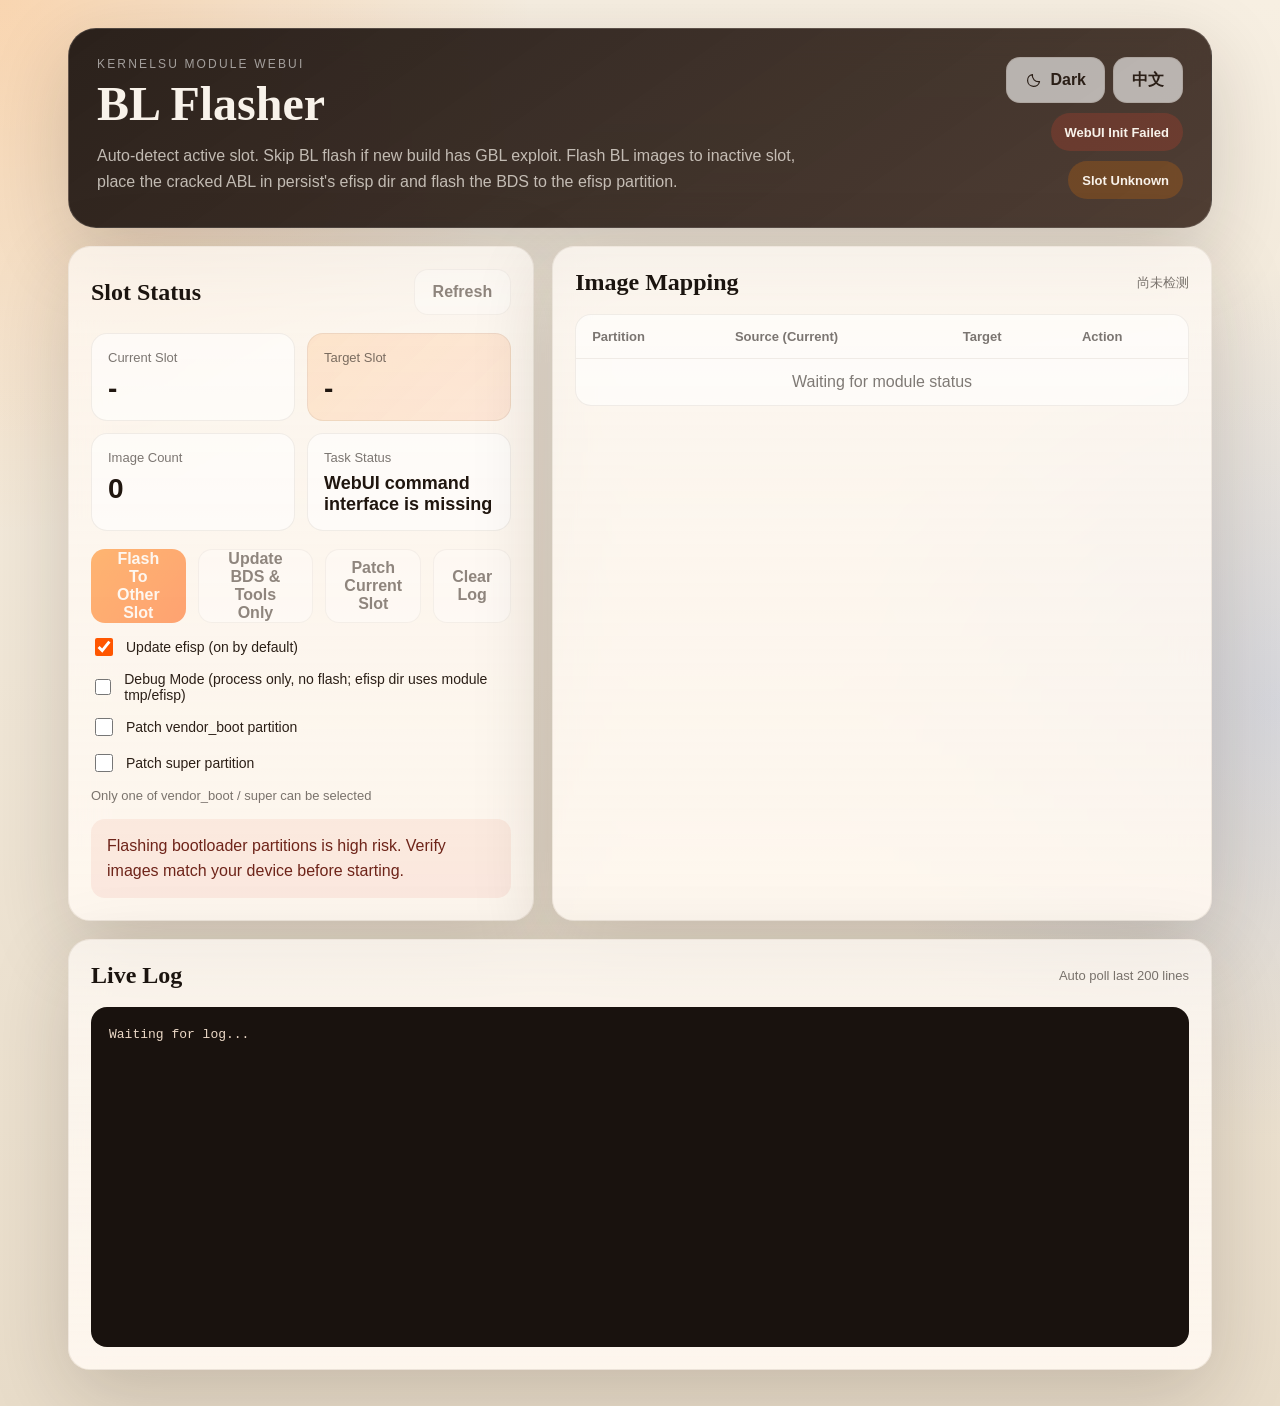
==== commit 9ae19cf2: "Restore the original light theme" ====
--- a/targets/magisk_module/module/webroot/index.html
+++ b/targets/magisk_module/module/webroot/index.html
@@ -4,7 +4,470 @@
   <meta charset="UTF-8" />
   <meta name="viewport" content="width=device-width, initial-scale=1.0" />
   <title id="pageTitle">假回锁 - BL Flasher</title>
-  <style>
+  <style id="lightThemeStyle">
+:root {
+  color-scheme: light;
+  --bg-top: #f7efe2;
+  --bg-bottom: #e8dcc9;
+  --surface: rgba(31, 23, 18, 0.88);
+  --surface-soft: rgba(255, 248, 240, 0.8);
+  --surface-border: rgba(255, 255, 255, 0.14);
+  --text-main: #f8f2ea;
+  --text-dim: rgba(248, 242, 234, 0.72);
+  --ink: #1b140f;
+  --accent: #ff7a00;
+  --accent-strong: #ff5600;
+  --accent-soft: rgba(255, 122, 0, 0.18);
+  --danger: #d9422b;
+  --success: #25874b;
+  --shadow: 0 24px 80px rgba(31, 23, 18, 0.18);
+  --radius-xl: 28px;
+  --radius-lg: 22px;
+  --radius-md: 16px;
+}
+
+* {
+  box-sizing: border-box;
+}
+
+body {
+  margin: 0;
+  min-height: 100vh;
+  font-family: "Noto Sans SC", "Source Han Sans SC", "PingFang SC", sans-serif;
+  color: var(--ink);
+  background:
+    radial-gradient(circle at top left, rgba(255, 122, 0, 0.22), transparent 28%),
+    radial-gradient(circle at right, rgba(56, 120, 255, 0.14), transparent 30%),
+    linear-gradient(180deg, var(--bg-top), var(--bg-bottom));
+}
+
+body::before {
+  content: "";
+  position: fixed;
+  inset: 0;
+  pointer-events: none;
+  background-image: linear-gradient(rgba(255, 255, 255, 0.08) 1px, transparent 1px),
+    linear-gradient(90deg, rgba(255, 255, 255, 0.08) 1px, transparent 1px);
+  background-size: 24px 24px;
+  mask-image: linear-gradient(180deg, rgba(0, 0, 0, 0.12), transparent 75%);
+}
+
+
+.page-shell {
+  position: relative;
+  max-width: 1180px;
+  margin: 0 auto;
+  padding: 28px 18px 36px;
+}
+
+.hero-card,
+.panel,
+.modal-card {
+  backdrop-filter: blur(18px);
+  box-shadow: var(--shadow);
+}
+
+.hero-card {
+  display: flex;
+  justify-content: space-between;
+  gap: 16px;
+  padding: 28px;
+  border-radius: var(--radius-xl);
+  background: linear-gradient(145deg, rgba(29, 21, 17, 0.94), rgba(57, 38, 28, 0.88));
+  color: var(--text-main);
+  border: 1px solid var(--surface-border);
+  animation: rise-in 0.45s ease-out;
+}
+
+.eyebrow {
+  margin: 0 0 8px;
+  letter-spacing: 0.18em;
+  text-transform: uppercase;
+  font-size: 12px;
+  color: rgba(255, 255, 255, 0.56);
+}
+
+.hero-card h1,
+.panel h2,
+.modal-card h2 {
+  margin: 0;
+  font-family: "Source Han Serif SC", "Noto Serif SC", serif;
+  font-weight: 700;
+}
+
+.hero-card h1 {
+  font-size: clamp(32px, 5vw, 48px);
+  line-height: 1.04;
+}
+
+.hero-copy {
+  max-width: 720px;
+  margin: 14px 0 0;
+  color: var(--text-dim);
+  line-height: 1.6;
+}
+
+.hero-meta {
+  display: flex;
+  flex-direction: column;
+  align-items: flex-end;
+  gap: 10px;
+}
+
+.language-button {
+  min-height: 36px;
+  padding: 0 14px;
+}
+
+.chip {
+  display: inline-flex;
+  align-items: center;
+  justify-content: center;
+  min-height: 38px;
+  padding: 0 14px;
+  border-radius: 999px;
+  background: rgba(255, 255, 255, 0.1);
+  color: var(--text-main);
+  font-size: 13px;
+  font-weight: 700;
+}
+
+.chip-warn {
+  background: rgba(255, 122, 0, 0.2);
+}
+
+.chip-success {
+  background: rgba(37, 135, 75, 0.22);
+}
+
+.chip-danger {
+  background: rgba(217, 66, 43, 0.22);
+}
+
+.grid-layout {
+  display: grid;
+  grid-template-columns: repeat(12, minmax(0, 1fr));
+  gap: 18px;
+  margin-top: 18px;
+}
+
+.panel {
+  padding: 22px;
+  border-radius: var(--radius-lg);
+  background: linear-gradient(180deg, rgba(255, 250, 245, 0.72), rgba(255, 248, 240, 0.92));
+  border: 1px solid rgba(80, 55, 34, 0.08);
+  animation: rise-in 0.55s ease-out;
+}
+
+.stats-panel {
+  grid-column: span 5;
+}
+
+.map-panel,
+.log-panel {
+  grid-column: span 7;
+}
+
+.log-panel {
+  grid-column: 1 / -1;
+}
+
+
+.panel-heading {
+  display: flex;
+  align-items: center;
+  justify-content: space-between;
+  gap: 12px;
+  margin-bottom: 18px;
+}
+
+.caption {
+  color: rgba(27, 20, 15, 0.58);
+  font-size: 13px;
+}
+
+.stats-grid {
+  display: grid;
+  grid-template-columns: repeat(2, minmax(0, 1fr));
+  gap: 12px;
+}
+
+.stat-card {
+  padding: 16px;
+  border-radius: var(--radius-md);
+  background: rgba(255, 255, 255, 0.56);
+  border: 1px solid rgba(80, 55, 34, 0.08);
+}
+
+.accent-card {
+  background: linear-gradient(135deg, rgba(255, 122, 0, 0.14), rgba(255, 86, 0, 0.1));
+}
+
+.stat-label {
+  display: block;
+  color: rgba(27, 20, 15, 0.58);
+  font-size: 13px;
+  margin-bottom: 8px;
+}
+
+.stat-value {
+  display: block;
+  font-size: 28px;
+  line-height: 1.12;
+  color: #20160f;
+}
+
+.stat-small {
+  font-size: 18px;
+}
+
+.action-strip {
+  display: flex;
+  gap: 12px;
+  margin-top: 18px;
+}
+
+.option-check {
+  display: flex;
+  align-items: center;
+  gap: 10px;
+  margin-top: 12px;
+  color: #2b1f17;
+  font-size: 14px;
+}
+
+.option-check input {
+  width: 18px;
+  height: 18px;
+  accent-color: var(--accent-strong);
+}
+
+button {
+  border: 0;
+  cursor: pointer;
+  transition: transform 0.18s ease, opacity 0.18s ease, background 0.18s ease;
+  font: inherit;
+}
+
+button:hover:not(:disabled) {
+  transform: translateY(-1px);
+}
+
+button:disabled {
+  cursor: not-allowed;
+  opacity: 0.52;
+}
+
+.primary-button,
+.ghost-button {
+  min-height: 46px;
+  padding: 0 18px;
+  border-radius: 14px;
+  font-weight: 700;
+}
+
+.primary-button {
+  color: #fff8f1;
+  background: linear-gradient(135deg, var(--accent), var(--accent-strong));
+}
+
+.ghost-button {
+  color: #2b1f17;
+  background: rgba(255, 255, 255, 0.62);
+  border: 1px solid rgba(80, 55, 34, 0.1);
+}
+
+.warning-copy {
+  margin: 16px 0 0;
+  padding: 14px 16px;
+  border-radius: 14px;
+  background: rgba(217, 66, 43, 0.08);
+  color: #6e2419;
+  line-height: 1.6;
+}
+
+.table-wrap {
+  overflow: auto;
+  border-radius: 16px;
+  border: 1px solid rgba(80, 55, 34, 0.08);
+  background: rgba(255, 255, 255, 0.58);
+}
+
+table {
+  width: 100%;
+  border-collapse: collapse;
+}
+
+th,
+td {
+  padding: 14px 16px;
+  text-align: left;
+  border-bottom: 1px solid rgba(80, 55, 34, 0.08);
+  vertical-align: top;
+}
+
+th {
+  font-size: 13px;
+  color: rgba(27, 20, 15, 0.58);
+}
+
+tbody tr:last-child td {
+  border-bottom: 0;
+}
+
+.status-pill {
+  display: inline-flex;
+  padding: 6px 10px;
+  border-radius: 999px;
+  font-size: 12px;
+  font-weight: 700;
+  background: rgba(255, 122, 0, 0.16);
+  color: #7b3d00;
+}
+
+.status-pill.ok {
+  background: rgba(37, 135, 75, 0.14);
+  color: #1c6137;
+}
+
+.status-pill.bad {
+  background: rgba(217, 66, 43, 0.14);
+  color: #8a291a;
+}
+
+.empty-row {
+  text-align: center;
+  color: rgba(27, 20, 15, 0.56);
+}
+
+#logOutput {
+  min-height: 340px;
+  margin: 0;
+  padding: 18px;
+  overflow: auto;
+  border-radius: 16px;
+  background: #19120e;
+  color: #ecd9c7;
+  font-family: "JetBrains Mono", "Cascadia Code", monospace;
+  font-size: 13px;
+  line-height: 1.58;
+}
+
+.modal-backdrop {
+  position: fixed;
+  inset: 0;
+  display: flex;
+  align-items: center;
+  justify-content: center;
+  padding: 18px;
+  background: rgba(18, 14, 11, 0.54);
+  z-index: 20;
+}
+
+.modal-backdrop.hidden {
+  display: none;
+}
+
+.modal-card {
+  width: min(100%, 480px);
+  padding: 24px;
+  border-radius: 24px;
+  background: linear-gradient(180deg, rgba(255, 249, 243, 0.98), rgba(253, 241, 229, 0.94));
+  border: 1px solid rgba(80, 55, 34, 0.08);
+}
+
+.modal-card p {
+  line-height: 1.6;
+}
+
+.modal-actions {
+  display: flex;
+  justify-content: flex-end;
+  gap: 12px;
+  margin-top: 20px;
+}
+
+@keyframes rise-in {
+  from {
+    opacity: 0;
+    transform: translateY(18px);
+  }
+  to {
+    opacity: 1;
+    transform: translateY(0);
+  }
+}
+
+@media (max-width: 900px) {
+  .hero-card,
+  .panel-heading,
+  .action-strip {
+    flex-direction: column;
+    align-items: stretch;
+  }
+
+  .hero-meta {
+    align-items: flex-start;
+  }
+
+  .stats-panel,
+  .map-panel,
+  .log-panel {
+    grid-column: 1 / -1;
+  }
+}
+
+@media (max-width: 640px) {
+  .page-shell {
+    padding: 16px 12px 28px;
+  }
+
+  .hero-card,
+  .panel,
+  .modal-card {
+    padding: 18px;
+  }
+
+  .stats-grid {
+    grid-template-columns: 1fr;
+  }
+
+  th,
+  td {
+    padding: 12px;
+  }
+}
+
+.hero-controls {
+  display: flex;
+  flex-wrap: wrap;
+  gap: 8px;
+}
+
+.theme-button {
+  display: inline-flex;
+  align-items: center;
+  justify-content: center;
+  gap: 8px;
+  min-width: 96px;
+}
+
+.theme-button svg {
+  width: 17px;
+  height: 17px;
+  flex-shrink: 0;
+}
+
+.theme-icon-sun {
+  display: none;
+}
+
+.theme-button:focus-visible {
+  outline: 2px solid var(--accent);
+  outline-offset: 3px;
+}
+  </style>
+  <style id="darkThemeStyle" media="not all">
 :root {
   color-scheme: light;
   --bg: #f2f4f7;
@@ -572,6 +1035,8 @@
 
 function applyTheme(theme) {
   document.documentElement.dataset.theme = theme;
+  document.getElementById("lightThemeStyle").media = theme === "light" ? "all" : "not all";
+  document.getElementById("darkThemeStyle").media = theme === "dark" ? "all" : "not all";
 }
 
 applyTheme(themePreference || (themeQuery.matches ? "dark" : "light"));
@@ -1430,7 +1895,7 @@
           <svg class="theme-icon-sun" viewBox="0 0 24 24" fill="none" stroke="currentColor" stroke-width="1.7" stroke-linecap="round" aria-hidden="true"><circle cx="12" cy="12" r="4"/><path d="M12 2v2m0 16v2M2 12h2m16 0h2M5 5l1.4 1.4m11.2 11.2L19 19M5 19l1.4-1.4M17.6 6.4 19 5"/></svg>
           <span id="themeButtonLabel">深色</span>
         </button>
-        <button class="ghost-button" id="languageButton" type="button">English</button>
+        <button class="ghost-button language-button" id="languageButton" type="button">English</button>
       </div>
       <span class="chip" id="stateChip">等待检测</span>
       <span class="chip chip-warn" id="slotChip">槽位未知</span>
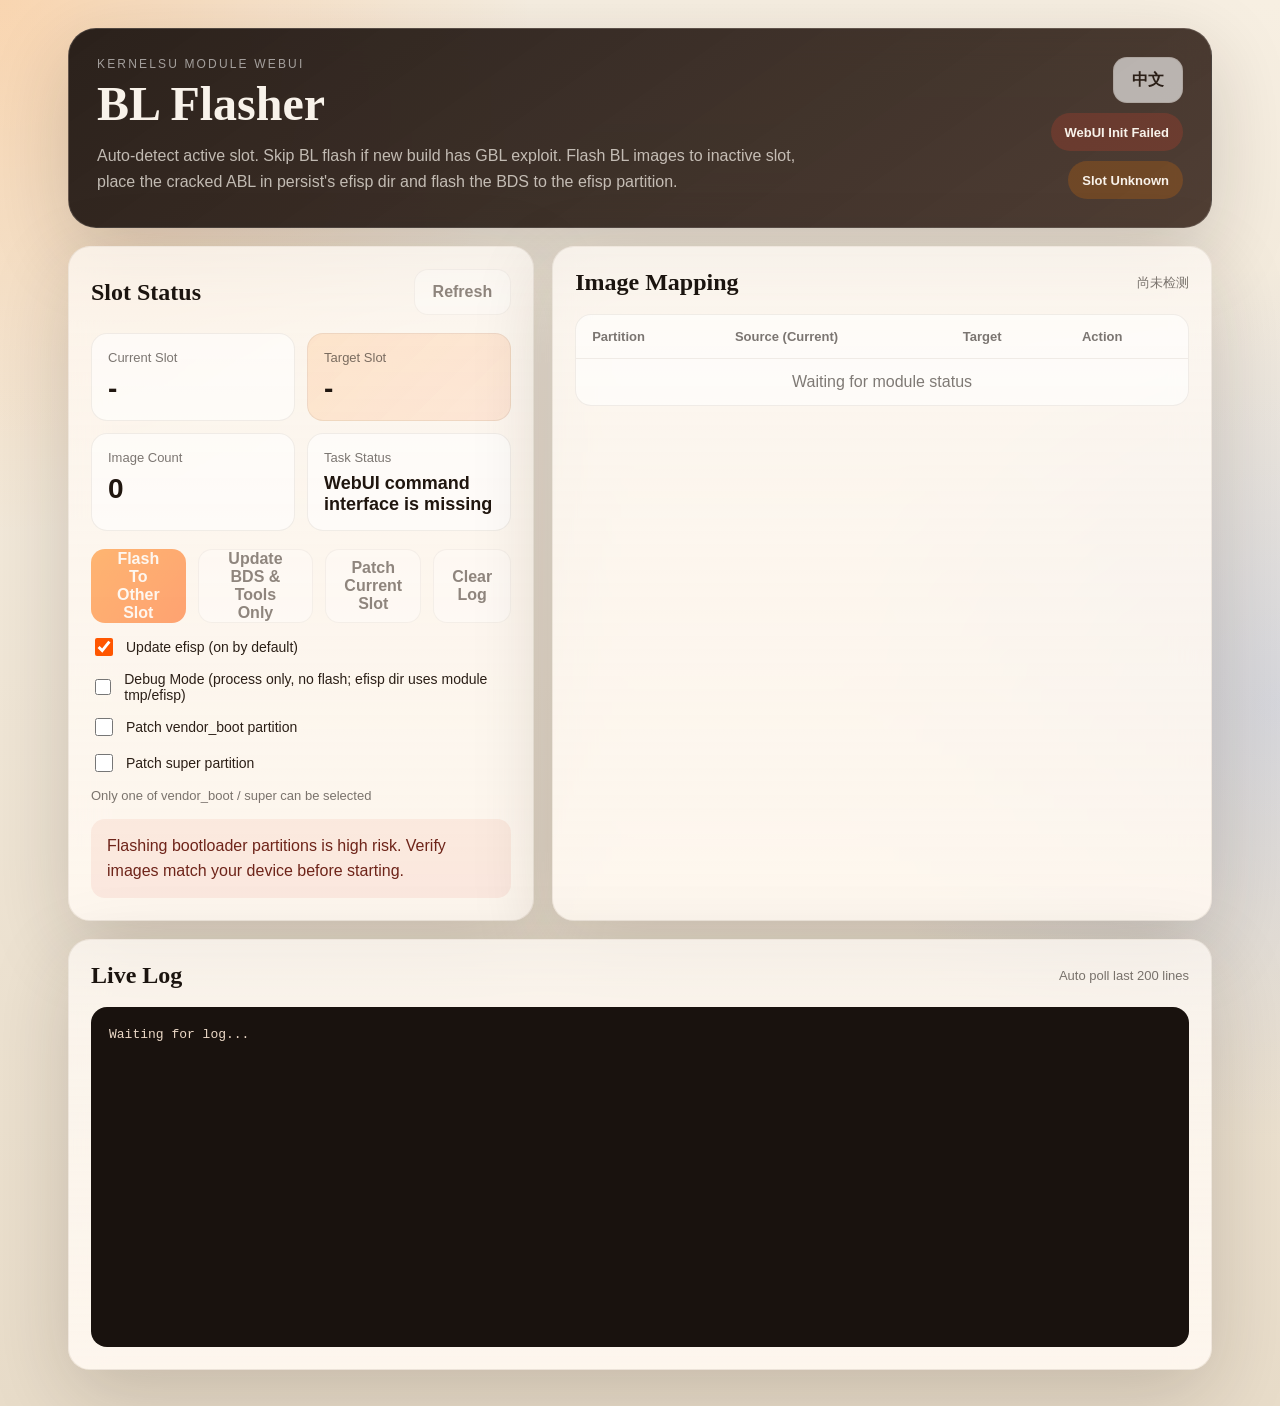
==== commit a8234080: "Undo the combined WebUI and release sync" ====
--- a/targets/magisk_module/module/webroot/index.html
+++ b/targets/magisk_module/module/webroot/index.html
@@ -4,7 +4,7 @@
   <meta charset="UTF-8" />
   <meta name="viewport" content="width=device-width, initial-scale=1.0" />
   <title id="pageTitle">假回锁 - BL Flasher</title>
-  <style id="lightThemeStyle">
+  <style>
 :root {
   color-scheme: light;
   --bg-top: #f7efe2;
@@ -437,610 +437,132 @@
     padding: 12px;
   }
 }
-
-.hero-controls {
-  display: flex;
-  flex-wrap: wrap;
-  gap: 8px;
-}
-
-.theme-button {
-  display: inline-flex;
-  align-items: center;
-  justify-content: center;
-  gap: 8px;
-  min-width: 96px;
-}
-
-.theme-button svg {
-  width: 17px;
-  height: 17px;
-  flex-shrink: 0;
-}
-
-.theme-icon-sun {
-  display: none;
-}
-
-.theme-button:focus-visible {
-  outline: 2px solid var(--accent);
-  outline-offset: 3px;
-}
   </style>
-  <style id="darkThemeStyle" media="not all">
-:root {
-  color-scheme: light;
-  --bg: #f2f4f7;
-  --surface: #ffffff;
-  --surface-soft: #f7f8fa;
-  --surface-raised: #e9edf2;
-  --surface-hover: #e0e5ec;
-  --surface-border: #d8dee7;
-  --text-main: #1c2430;
-  --text-dim: #596575;
-  --accent: #225bb5;
-  --accent-strong: #1c4d9b;
-  --accent-soft: #e9f0fc;
-  --accent-border: #bdcfec;
-  --on-accent: #ffffff;
-  --warning-bg: #fff4e3;
-  --warning-text: #895500;
-  --success-bg: #e7f4ec;
-  --success-text: #266341;
-  --danger-bg: #fceceb;
-  --danger-text: #a03932;
-  --log-bg: #0d1117;
-  --log-text: #c7d2e0;
-  --backdrop: rgba(15, 20, 28, 0.58);
-  --shadow: 0 8px 28px rgba(25, 35, 50, 0.05);
-  --scrollbar: #9aa5b4;
-  --scrollbar-hover: #788596;
-  --radius-xl: 22px;
-  --radius-lg: 18px;
-  --radius-md: 12px;
-  scrollbar-color: var(--scrollbar) var(--surface-soft);
-  scrollbar-width: thin;
-}
-
-:root[data-theme="dark"] {
-  color-scheme: dark;
-  --bg: #08090b;
-  --surface: #111316;
-  --surface-soft: #16191d;
-  --surface-raised: #20242a;
-  --surface-hover: #2a3038;
-  --surface-border: #2b3038;
-  --text-main: #e6e8ec;
-  --text-dim: #9ca6b4;
-  --accent: #9dc1ff;
-  --accent-strong: #bdd5ff;
-  --accent-soft: #172338;
-  --accent-border: #354e73;
-  --on-accent: #101d31;
-  --warning-bg: #241d12;
-  --warning-text: #e3bd7b;
-  --success-bg: #14261c;
-  --success-text: #8bd4a6;
-  --danger-bg: #2c191b;
-  --danger-text: #f3a1a5;
-  --log-bg: #090b0e;
-  --log-text: #bac5d4;
-  --backdrop: rgba(0, 0, 0, 0.78);
-  --shadow: none;
-  --scrollbar: #505966;
-  --scrollbar-hover: #707d8f;
-}
-
-* {
-  box-sizing: border-box;
-}
-
-::-webkit-scrollbar {
-  width: 8px;
-  height: 8px;
-}
-
-::-webkit-scrollbar-track {
-  background: var(--surface-soft);
-}
-
-::-webkit-scrollbar-thumb {
-  background: var(--scrollbar);
-  border: 2px solid var(--surface-soft);
-  border-radius: 8px;
-}
-
-::-webkit-scrollbar-thumb:hover,
-::-webkit-scrollbar-thumb:active {
-  background: var(--scrollbar-hover);
-}
-
-body {
-  margin: 0;
-  min-height: 100vh;
-  font-family: system-ui, "Noto Sans SC", "PingFang SC", sans-serif;
-  color: var(--text-main);
-  background: var(--bg);
-  line-height: 1.5;
-}
-
-.page-shell {
-  max-width: 1180px;
-  margin: 0 auto;
-  padding: 28px 18px 36px;
-}
-
-.hero-card,
-.panel,
-.modal-card {
-  background: var(--surface);
-  border: 1px solid var(--surface-border);
-  box-shadow: var(--shadow);
-}
-
-.hero-card {
-  display: flex;
-  justify-content: space-between;
-  gap: 24px;
-  padding: 26px;
-  border-radius: var(--radius-xl);
-}
-
-.eyebrow {
-  margin: 0 0 10px;
-  letter-spacing: 0.12em;
-  text-transform: uppercase;
-  font-size: 11px;
-  font-weight: 600;
-  color: var(--text-dim);
-}
-
-.hero-card h1,
-.panel h2,
-.modal-card h2 {
-  margin: 0;
-  font-weight: 650;
-  letter-spacing: -0.025em;
-}
-
-.hero-card h1 {
-  font-size: clamp(30px, 5vw, 38px);
-  line-height: 1.2;
-}
-
-.panel h2,
-.modal-card h2 {
-  font-size: 21px;
-}
-
-.hero-copy {
-  max-width: 720px;
-  margin: 14px 0 0;
-  color: var(--text-dim);
-  line-height: 1.7;
-  font-size: 14px;
-}
-
-.hero-meta {
-  display: flex;
-  flex-direction: column;
-  align-items: flex-end;
-  gap: 10px;
-  flex-shrink: 0;
-}
-
-.hero-controls {
-  display: flex;
-  flex-wrap: wrap;
-  gap: 8px;
-}
-
-.hero-controls .ghost-button {
-  min-height: 42px;
-  padding: 0 14px;
-  font-size: 13px;
-}
-
-.theme-button {
-  display: inline-flex;
-  align-items: center;
-  justify-content: center;
-  gap: 8px;
-  min-width: 96px;
-}
-
-.theme-button svg {
-  width: 17px;
-  height: 17px;
-  flex-shrink: 0;
-}
-
-.theme-icon-sun,
-:root[data-theme="dark"] .theme-icon-moon {
-  display: none;
-}
-
-:root[data-theme="dark"] .theme-icon-sun {
-  display: block;
-}
-
-.chip {
-  display: inline-flex;
-  align-items: center;
-  justify-content: center;
-  min-height: 34px;
-  padding: 0 12px;
-  border-radius: 999px;
-  background: var(--surface-raised);
-  color: var(--text-main);
-  font-size: 12px;
-  font-weight: 600;
-}
-
-.chip-warn,
-.status-pill {
-  background: var(--warning-bg);
-  color: var(--warning-text);
-}
-
-.chip-success,
-.status-pill.ok {
-  background: var(--success-bg);
-  color: var(--success-text);
-}
-
-.chip-danger,
-.status-pill.bad {
-  background: var(--danger-bg);
-  color: var(--danger-text);
-}
-
-.grid-layout {
-  display: grid;
-  grid-template-columns: repeat(12, minmax(0, 1fr));
-  gap: 18px;
-  margin-top: 18px;
-}
-
-.panel {
-  min-width: 0;
-  padding: 22px;
-  border-radius: var(--radius-lg);
-}
-
-.stats-panel {
-  grid-column: span 5;
-}
-
-.map-panel {
-  grid-column: span 7;
-}
-
-.log-panel {
-  grid-column: 1 / -1;
-}
-
-.panel-heading {
-  display: flex;
-  align-items: center;
-  justify-content: space-between;
-  gap: 12px;
-  margin-bottom: 18px;
-}
-
-.caption,
-.stat-label,
-th,
-.empty-row {
-  color: var(--text-dim);
-  font-size: 13px;
-}
-
-.stats-grid {
-  display: grid;
-  grid-template-columns: repeat(2, minmax(0, 1fr));
-  gap: 12px;
-}
-
-.stat-card {
-  min-width: 0;
-  padding: 16px;
-  border-radius: var(--radius-md);
-  background: var(--surface-soft);
-  border: 1px solid var(--surface-border);
-}
-
-.accent-card {
-  background: var(--accent-soft);
-  border-color: var(--accent-border);
-}
-
-.accent-card .stat-value {
-  color: var(--accent);
-}
-
-.stat-label {
-  display: block;
-  margin-bottom: 10px;
-}
-
-.stat-value {
-  display: block;
-  font-family: "Cascadia Code", "Roboto Mono", monospace;
-  font-size: 28px;
-  font-weight: 600;
-  line-height: 1.2;
-  overflow-wrap: anywhere;
-}
-
-.stat-small {
-  font: 600 17px/1.5 system-ui, "Noto Sans SC", sans-serif;
-}
-
-.action-strip {
-  display: grid;
-  grid-template-columns: repeat(2, minmax(0, 1fr));
-  gap: 10px;
-  margin-top: 18px;
-}
-
-.option-check {
-  display: flex;
-  align-items: flex-start;
-  gap: 10px;
-  margin-top: 14px;
-  font-size: 14px;
-  cursor: pointer;
-}
-
-.option-check input {
-  width: 18px;
-  height: 18px;
-  margin: 2px 0 0;
-  flex-shrink: 0;
-  accent-color: var(--accent);
-  cursor: pointer;
-}
-
-button {
-  border: 0;
-  cursor: pointer;
-  transition: border-color 0.15s ease;
-  font: inherit;
-  touch-action: manipulation;
-}
-
-button:focus-visible,
-input:focus-visible {
-  outline: 2px solid var(--accent);
-  outline-offset: 3px;
-}
-
-button:active:not(:disabled) {
-  transform: translateY(1px);
-}
-
-button:disabled {
-  cursor: not-allowed;
-  opacity: 0.5;
-}
-
-.primary-button,
-.ghost-button {
-  min-height: 46px;
-  padding: 10px 16px;
-  border-radius: var(--radius-md);
-  font-weight: 600;
-  line-height: 1.4;
-}
-
-.primary-button {
-  color: var(--on-accent);
-  background: var(--accent);
-}
-
-.primary-button:hover:not(:disabled) {
-  background: var(--accent-strong);
-}
-
-.ghost-button {
-  color: var(--text-main);
-  background: var(--surface-raised);
-  border: 1px solid var(--surface-border);
-}
-
-.ghost-button:hover:not(:disabled) {
-  background: var(--surface-hover);
-  border-color: var(--text-dim);
-}
-
-.warning-copy {
-  margin: 16px 0 0;
-  padding: 14px 16px;
-  border-radius: var(--radius-md);
-  background: var(--warning-bg);
-  color: var(--warning-text);
-  line-height: 1.65;
-  font-size: 14px;
-}
-
-.table-wrap {
-  overflow: auto;
-  border-radius: var(--radius-md);
-  border: 1px solid var(--surface-border);
-  background: var(--surface-soft);
-}
-
-table {
-  width: 100%;
-  min-width: 540px;
-  border-collapse: collapse;
-  font-size: 13px;
-}
-
-th,
-td {
-  padding: 14px 16px;
-  text-align: left;
-  border-bottom: 1px solid var(--surface-border);
-  vertical-align: top;
-}
-
-th {
-  font-weight: 500;
-  white-space: nowrap;
-}
-
-tbody tr:last-child td {
-  border-bottom: 0;
-}
-
-.status-pill {
-  display: inline-flex;
-  padding: 5px 9px;
-  border-radius: 8px;
-  font-size: 12px;
-  font-weight: 600;
-  white-space: nowrap;
-}
-
-.empty-row {
-  text-align: center;
-}
-
-#logOutput {
-  min-height: 300px;
-  margin: 0;
-  padding: 18px;
-  overflow: auto;
-  border-radius: var(--radius-md);
-  border: 1px solid var(--surface-border);
-  background: var(--log-bg);
-  color: var(--log-text);
-  font-family: "Cascadia Code", "Roboto Mono", monospace;
-  font-size: 12px;
-  line-height: 1.7;
-}
-
-.modal-backdrop {
-  position: fixed;
-  inset: 0;
-  display: flex;
-  align-items: center;
-  justify-content: center;
-  padding: 18px;
-  background: var(--backdrop);
-  z-index: 20;
-}
-
-.modal-backdrop.hidden {
-  display: none;
-}
-
-.modal-card {
-  width: min(100%, 480px);
-  max-height: calc(100dvh - 36px);
-  overflow: auto;
-  padding: 24px;
-  border-radius: var(--radius-xl);
-}
-
-.modal-card .eyebrow {
-  color: var(--danger-text);
-}
-
-.modal-card p {
-  line-height: 1.65;
-}
-
-.modal-actions {
-  display: flex;
-  justify-content: flex-end;
-  gap: 12px;
-  margin-top: 20px;
-}
-
-@media (max-width: 900px) {
-  .hero-card,
-  .panel-heading {
-    flex-direction: column;
-    align-items: stretch;
-  }
-
-  .hero-meta {
-    align-items: flex-start;
-  }
-
-  .action-strip {
-    grid-template-columns: 1fr;
-  }
-
-  .stats-panel,
-  .map-panel,
-  .log-panel {
-    grid-column: 1 / -1;
-  }
-}
-
-@media (max-width: 640px) {
-  .page-shell {
-    padding: 16px 12px 28px;
-  }
-
-  .hero-card,
-  .panel,
-  .modal-card {
-    padding: 18px;
-  }
-
-  .stats-grid {
-    grid-template-columns: 1fr;
-  }
-
-  th,
-  td {
-    padding: 12px;
-  }
-}
-
-@media (prefers-reduced-motion: reduce) {
-  button {
-    transition: none;
-  }
-
-  button:active:not(:disabled) {
-    transform: none;
-  }
-}
-
-@media (forced-colors: active) {
-  :root {
-    scrollbar-color: auto;
-  }
-
-  button:focus-visible,
-  input:focus-visible {
-    outline-color: Highlight;
-  }
-}
-  </style>
-<script>
-(() => {
-const themeQuery = window.matchMedia("(prefers-color-scheme: dark)");
-let themePreference = null;
-try {
-  const savedTheme = localStorage.getItem("blFlasherTheme");
-  if (savedTheme === "light" || savedTheme === "dark") themePreference = savedTheme;
-} catch {}
-
-function applyTheme(theme) {
-  document.documentElement.dataset.theme = theme;
-  document.getElementById("lightThemeStyle").media = theme === "light" ? "all" : "not all";
-  document.getElementById("darkThemeStyle").media = theme === "dark" ? "all" : "not all";
-}
-
-applyTheme(themePreference || (themeQuery.matches ? "dark" : "light"));
-document.addEventListener("DOMContentLoaded", () => {
+</head>
+<body>
+<div class="page-shell">
+  <header class="hero-card">
+    <div>
+      <p class="eyebrow" id="lblKsuWebUI">KernelSU Module WebUI</p>
+      <h1>BL Flasher</h1>
+      <p class="hero-copy" id="heroDesc">
+        自动识别当前活动槽位，若新版本存在GBL漏洞则跳过BL刷写；将BL镜像刷写到另一槽位，并将破解ABL放入persist的efisp目录、BDS刷入efisp分区
+      </p>
+    </div>
+    <div class="hero-meta">
+      <button class="ghost-button language-button" id="languageButton" type="button">English</button>
+      <span class="chip" id="stateChip">等待检测</span>
+      <span class="chip chip-warn" id="slotChip">槽位未知</span>
+    </div>
+  </header>
+
+  <main class="grid-layout">
+    <section class="panel stats-panel">
+      <div class="panel-heading">
+        <h2 id="lblSlotStatus">槽位状态</h2>
+        <button class="ghost-button" id="refreshButton" type="button" data-i18n="refresh">刷新</button>
+      </div>
+
+      <div class="stats-grid">
+        <article class="stat-card">
+          <span class="stat-label" id="lblCurrentSlot">当前槽位</span>
+          <strong class="stat-value" id="currentSlot">-</strong>
+        </article>
+        <article class="stat-card accent-card">
+          <span class="stat-label" id="lblTargetSlot">目标槽位</span>
+          <strong class="stat-value" id="targetSlot">-</strong>
+        </article>
+        <article class="stat-card">
+          <span class="stat-label" id="lblImageCount">镜像数量</span>
+          <strong class="stat-value" id="imageCount">0</strong>
+        </article>
+        <article class="stat-card">
+          <span class="stat-label" id="lblTaskStatus">任务状态</span>
+          <strong class="stat-value stat-small" id="taskMessage">等待操作</strong>
+        </article>
+      </div>
+
+      <div class="action-strip">
+        <button class="primary-button" id="flashButton" type="button" data-i18n="flash" disabled>刷写到另一槽位</button>
+        <button class="ghost-button" id="bdsToolsButton" type="button" data-i18n="bdsTools" disabled>仅更新BDS和Tools</button>
+        <button class="ghost-button" id="patchPartButton" type="button" data-i18n="patchPart" disabled>修补分区</button>
+        <button class="ghost-button" id="clearLogButton" type="button" data-i18n="clearLog" disabled>清空日志</button>
+      </div>
+
+      <label class="option-check" for="updateEfispCheckbox">
+        <input id="updateEfispCheckbox" type="checkbox" checked />
+        <span id="lblUpdateEfisp">更新 efisp（默认开启）</span>
+      </label>
+
+      <label class="option-check" for="debugModeCheckbox">
+        <input id="debugModeCheckbox" type="checkbox" />
+        <span id="lblDebugMode">调试模式（仅处理不刷写，生成的文件保存在 tmp 目录）</span>
+      </label>
+
+      <label class="option-check" for="patchVendorBootCheckbox">
+        <input id="patchVendorBootCheckbox" type="checkbox" />
+        <span id="lblPatchVendorBoot">修补 vendor_boot 分区</span>
+      </label>
+
+      <label class="option-check" for="patchSuperCheckbox">
+        <input id="patchSuperCheckbox" type="checkbox" />
+        <span id="lblPatchSuper">修补 super 分区</span>
+      </label>
+
+      <p class="caption hint-text" id="patchMutualTip">vendor_boot 和 super 仅可选择一项</p>
+
+      <p class="warning-copy" id="lblWarning">
+        刷写对象是 bootloader 相关分区，风险较高。开始前请确认镜像与机型严格匹配。
+      </p>
+    </section>
+
+    <section class="panel map-panel">
+      <div class="panel-heading">
+        <h2 id="lblImageMap">镜像映射</h2>
+        <span class="caption" id="updatedAt">尚未检测</span>
+      </div>
+      <div class="table-wrap">
+        <table>
+          <thead>
+            <tr>
+              <th id="tblPartition">分区名</th>
+              <th id="tblSource">源分区 (当前槽位)</th>
+              <th id="tblTarget">目标分区</th>
+              <th id="tblAction">操作</th>
+            </tr>
+          </thead>
+          <tbody id="imageTableBody">
+            <tr>
+              <td colspan="4" class="empty-row" id="tblWaiting">等待读取模块状态</td>
+            </tr>
+          </tbody>
+        </table>
+      </div>
+    </section>
+
+    <section class="panel log-panel">
+      <div class="panel-heading">
+        <h2 id="lblLog">实时日志</h2>
+        <span class="caption" id="lblAutoPoll">自动轮询最近 200 行</span>
+      </div>
+      <pre id="logOutput">等待日志输出...</pre>
+    </section>
+  </main>
+</div>
+
+<div class="modal-backdrop hidden" id="confirmModal" aria-hidden="true">
+  <div class="modal-card" role="dialog" aria-modal="true">
+    <p class="eyebrow" id="modalRisk">高风险操作</p>
+    <h2 id="modalTitle">确认刷写</h2>
+    <p id="confirmText">即将开始刷写，请确认操作对象和槽位。</p>
+    <div class="modal-actions">
+      <button class="ghost-button" id="cancelConfirmButton" type="button" data-i18n="cancel">取消</button>
+      <button class="primary-button" id="nextConfirmButton" type="button" data-i18n="continue">继续</button>
+    </div>
+  </div>
+</div>
+
+<script type="module">
 let callbackCounter = 0;
 
 function hasExecBridge() {
@@ -1114,10 +636,6 @@
     slotStatus: "槽位状态",
     refresh: "刷新",
     languageSwitch: "English",
-    darkTheme: "深色",
-    lightTheme: "亮色",
-    switchToDark: "切换至深色模式",
-    switchToLight: "切换至亮色模式",
     languageChanged: "已切换为中文",
     languageChangeFailed: "语言切换失败",
     currentSlot: "当前槽位",
@@ -1198,10 +716,6 @@
     slotStatus: "Slot Status",
     refresh: "Refresh",
     languageSwitch: "中文",
-    darkTheme: "Dark",
-    lightTheme: "Light",
-    switchToDark: "Switch to dark mode",
-    switchToLight: "Switch to light mode",
     languageChanged: "Switched to English",
     languageChangeFailed: "Language switch failed",
     currentSlot: "Current Slot",
@@ -1290,8 +804,6 @@
   clearLogButton: document.getElementById("clearLogButton"),
   refreshButton: document.getElementById("refreshButton"),
   languageButton: document.getElementById("languageButton"),
-  themeButton: document.getElementById("themeButton"),
-  themeButtonLabel: document.getElementById("themeButtonLabel"),
   confirmModal: document.getElementById("confirmModal"),
   confirmText: document.getElementById("confirmText"),
   nextConfirmButton: document.getElementById("nextConfirmButton"),
@@ -1317,7 +829,6 @@
   elements.pageTitle.textContent = t.pageTitle;
   elements.languageButton.textContent = t.languageSwitch;
   elements.languageButton.setAttribute("aria-label", t.languageSwitch);
-  updateThemeButton();
   setText("#lblKsuWebUI", t.ksuWebUI);
   setText(".hero-copy", t.heroDesc);
   setText("#lblSlotStatus", t.slotStatus);
@@ -1355,24 +866,6 @@
     if (t[key]) el.textContent = t[key];
   });
   if (state.status) renderStatus(state.status);
-}
-
-function updateThemeButton() {
-  const dark = document.documentElement.dataset.theme === "dark";
-  const t = i18n[state.lang];
-  const label = dark ? t.switchToLight : t.switchToDark;
-  elements.themeButtonLabel.textContent = dark ? t.lightTheme : t.darkTheme;
-  elements.themeButton.setAttribute("aria-label", label);
-  elements.themeButton.title = label;
-}
-
-function toggleTheme() {
-  themePreference = document.documentElement.dataset.theme === "dark" ? "light" : "dark";
-  applyTheme(themePreference);
-  updateThemeButton();
-  try {
-    localStorage.setItem("blFlasherTheme", themePreference);
-  } catch {}
 }
 
 function shellQuote(value) {
@@ -1812,12 +1305,6 @@
 }
 
 async function init() {
-  elements.themeButton.addEventListener("click", toggleTheme);
-  themeQuery.addEventListener("change", event => {
-    if (themePreference) return;
-    applyTheme(event.matches ? "dark" : "light");
-    updateThemeButton();
-  });
   elements.languageButton.addEventListener("click", toggleLanguage);
   applyLanguage(navigator.language?.toLowerCase().startsWith("zh") ? "zh" : "en");
   try {
@@ -1874,139 +1361,6 @@
 }
 
 init();
-}, { once: true });
-})();
 </script>
-</head>
-<body>
-<div class="page-shell">
-  <header class="hero-card">
-    <div>
-      <p class="eyebrow" id="lblKsuWebUI">KernelSU Module WebUI</p>
-      <h1>BL Flasher</h1>
-      <p class="hero-copy" id="heroDesc">
-        自动识别当前活动槽位，若新版本存在GBL漏洞则跳过BL刷写；将BL镜像刷写到另一槽位，并将破解ABL放入persist的efisp目录、BDS刷入efisp分区
-      </p>
-    </div>
-    <div class="hero-meta">
-      <div class="hero-controls">
-        <button class="ghost-button theme-button" id="themeButton" type="button" aria-label="切换至深色模式">
-          <svg class="theme-icon-moon" viewBox="0 0 24 24" fill="none" stroke="currentColor" stroke-width="1.7" stroke-linecap="round" stroke-linejoin="round" aria-hidden="true"><path d="M20.5 13.5A8.5 8.5 0 0 1 10.5 3.5a8.5 8.5 0 1 0 10 10Z"/></svg>
-          <svg class="theme-icon-sun" viewBox="0 0 24 24" fill="none" stroke="currentColor" stroke-width="1.7" stroke-linecap="round" aria-hidden="true"><circle cx="12" cy="12" r="4"/><path d="M12 2v2m0 16v2M2 12h2m16 0h2M5 5l1.4 1.4m11.2 11.2L19 19M5 19l1.4-1.4M17.6 6.4 19 5"/></svg>
-          <span id="themeButtonLabel">深色</span>
-        </button>
-        <button class="ghost-button language-button" id="languageButton" type="button">English</button>
-      </div>
-      <span class="chip" id="stateChip">等待检测</span>
-      <span class="chip chip-warn" id="slotChip">槽位未知</span>
-    </div>
-  </header>
-
-  <main class="grid-layout">
-    <section class="panel stats-panel">
-      <div class="panel-heading">
-        <h2 id="lblSlotStatus">槽位状态</h2>
-        <button class="ghost-button" id="refreshButton" type="button" data-i18n="refresh">刷新</button>
-      </div>
-
-      <div class="stats-grid">
-        <article class="stat-card">
-          <span class="stat-label" id="lblCurrentSlot">当前槽位</span>
-          <strong class="stat-value" id="currentSlot">-</strong>
-        </article>
-        <article class="stat-card accent-card">
-          <span class="stat-label" id="lblTargetSlot">目标槽位</span>
-          <strong class="stat-value" id="targetSlot">-</strong>
-        </article>
-        <article class="stat-card">
-          <span class="stat-label" id="lblImageCount">镜像数量</span>
-          <strong class="stat-value" id="imageCount">0</strong>
-        </article>
-        <article class="stat-card">
-          <span class="stat-label" id="lblTaskStatus">任务状态</span>
-          <strong class="stat-value stat-small" id="taskMessage">等待操作</strong>
-        </article>
-      </div>
-
-      <div class="action-strip">
-        <button class="primary-button" id="flashButton" type="button" data-i18n="flash" disabled>刷写到另一槽位</button>
-        <button class="ghost-button" id="bdsToolsButton" type="button" data-i18n="bdsTools" disabled>仅更新BDS和Tools</button>
-        <button class="ghost-button" id="patchPartButton" type="button" data-i18n="patchPart" disabled>修补分区</button>
-        <button class="ghost-button" id="clearLogButton" type="button" data-i18n="clearLog" disabled>清空日志</button>
-      </div>
-
-      <label class="option-check" for="updateEfispCheckbox">
-        <input id="updateEfispCheckbox" type="checkbox" checked />
-        <span id="lblUpdateEfisp">更新 efisp（默认开启）</span>
-      </label>
-
-      <label class="option-check" for="debugModeCheckbox">
-        <input id="debugModeCheckbox" type="checkbox" />
-        <span id="lblDebugMode">调试模式（仅处理不刷写，生成的文件保存在 tmp 目录）</span>
-      </label>
-
-      <label class="option-check" for="patchVendorBootCheckbox">
-        <input id="patchVendorBootCheckbox" type="checkbox" />
-        <span id="lblPatchVendorBoot">修补 vendor_boot 分区</span>
-      </label>
-
-      <label class="option-check" for="patchSuperCheckbox">
-        <input id="patchSuperCheckbox" type="checkbox" />
-        <span id="lblPatchSuper">修补 super 分区</span>
-      </label>
-
-      <p class="caption hint-text" id="patchMutualTip">vendor_boot 和 super 仅可选择一项</p>
-
-      <p class="warning-copy" id="lblWarning">
-        刷写对象是 bootloader 相关分区，风险较高。开始前请确认镜像与机型严格匹配。
-      </p>
-    </section>
-
-    <section class="panel map-panel">
-      <div class="panel-heading">
-        <h2 id="lblImageMap">镜像映射</h2>
-        <span class="caption" id="updatedAt">尚未检测</span>
-      </div>
-      <div class="table-wrap">
-        <table>
-          <thead>
-            <tr>
-              <th id="tblPartition">分区名</th>
-              <th id="tblSource">源分区 (当前槽位)</th>
-              <th id="tblTarget">目标分区</th>
-              <th id="tblAction">操作</th>
-            </tr>
-          </thead>
-          <tbody id="imageTableBody">
-            <tr>
-              <td colspan="4" class="empty-row" id="tblWaiting">等待读取模块状态</td>
-            </tr>
-          </tbody>
-        </table>
-      </div>
-    </section>
-
-    <section class="panel log-panel">
-      <div class="panel-heading">
-        <h2 id="lblLog">实时日志</h2>
-        <span class="caption" id="lblAutoPoll">自动轮询最近 200 行</span>
-      </div>
-      <pre id="logOutput">等待日志输出...</pre>
-    </section>
-  </main>
-</div>
-
-<div class="modal-backdrop hidden" id="confirmModal" aria-hidden="true">
-  <div class="modal-card" role="dialog" aria-modal="true">
-    <p class="eyebrow" id="modalRisk">高风险操作</p>
-    <h2 id="modalTitle">确认刷写</h2>
-    <p id="confirmText">即将开始刷写，请确认操作对象和槽位。</p>
-    <div class="modal-actions">
-      <button class="ghost-button" id="cancelConfirmButton" type="button" data-i18n="cancel">取消</button>
-      <button class="primary-button" id="nextConfirmButton" type="button" data-i18n="continue">继续</button>
-    </div>
-  </div>
-</div>
-
 </body>
 </html>
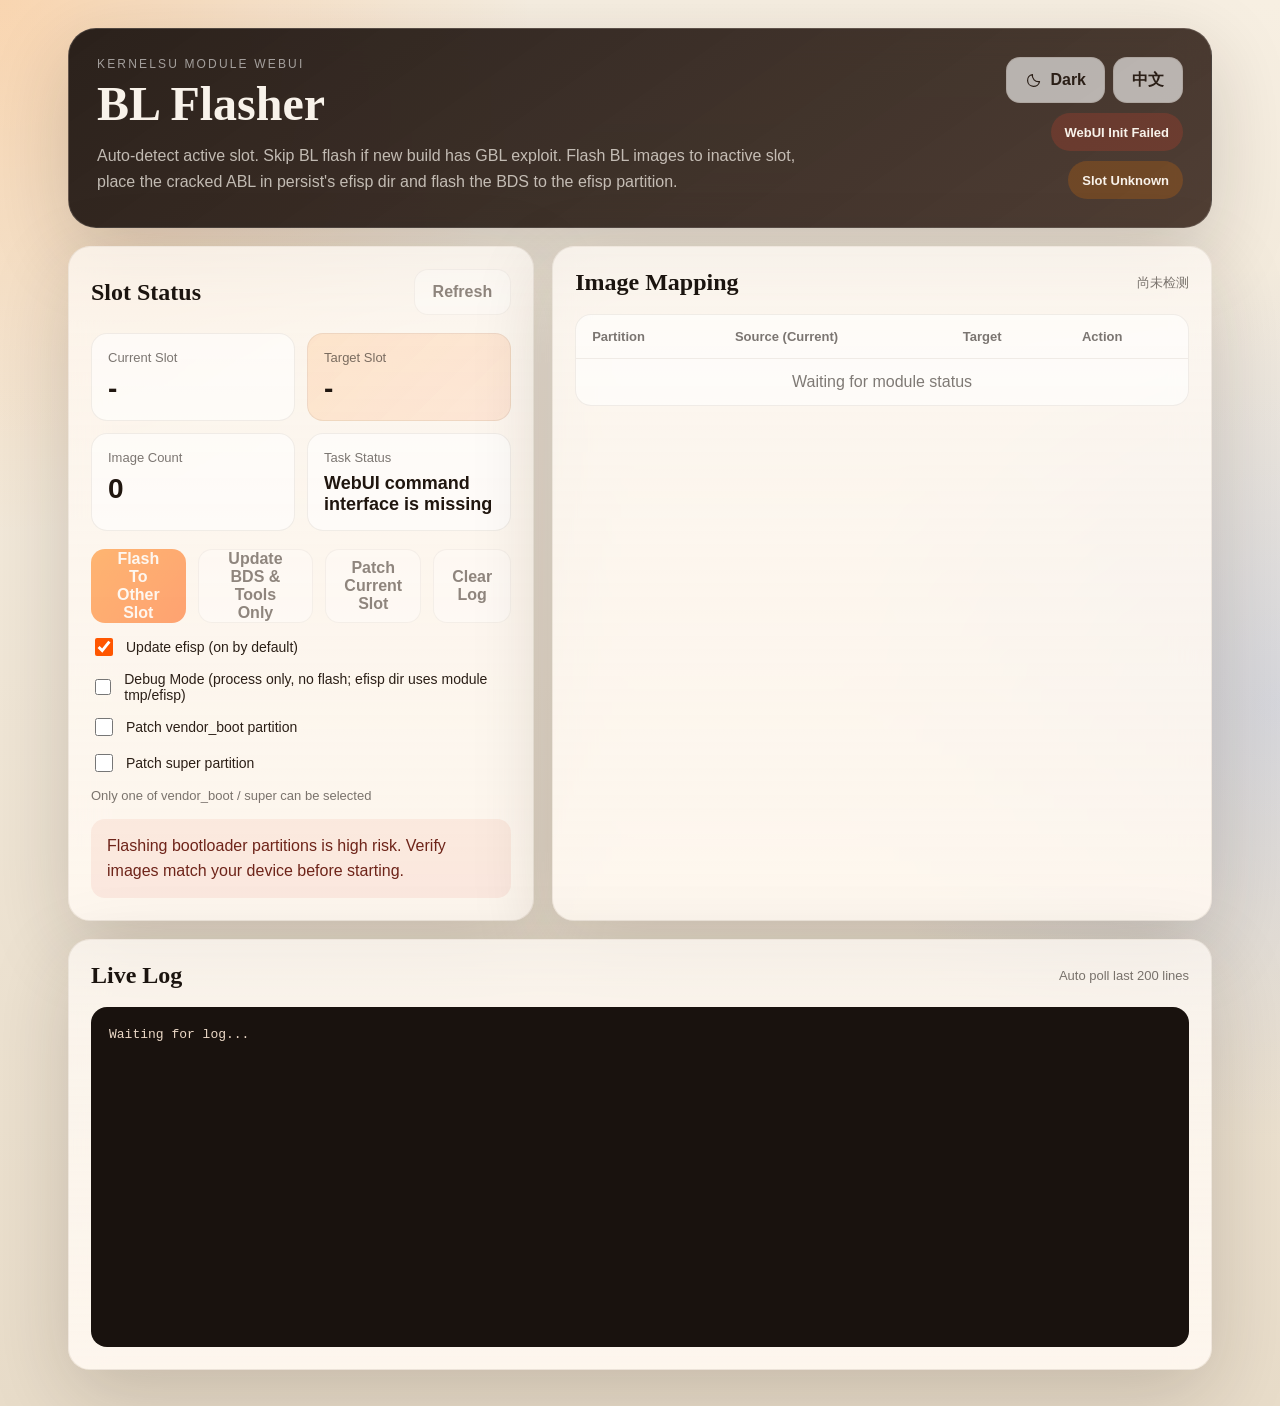
==== commit 628355f3: "Sync only the WebUI and module author" ====
--- a/targets/magisk_module/module/webroot/index.html
+++ b/targets/magisk_module/module/webroot/index.html
@@ -4,7 +4,7 @@
   <meta charset="UTF-8" />
   <meta name="viewport" content="width=device-width, initial-scale=1.0" />
   <title id="pageTitle">假回锁 - BL Flasher</title>
-  <style>
+  <style id="lightThemeStyle">
 :root {
   color-scheme: light;
   --bg-top: #f7efe2;
@@ -33,7 +33,7 @@
 body {
   margin: 0;
   min-height: 100vh;
-  font-family: "Noto Sans SC", "Source Han Sans SC", "PingFang SC", sans-serif;
+
   color: var(--ink);
   background:
     radial-gradient(circle at top left, rgba(255, 122, 0, 0.22), transparent 28%),
@@ -52,7 +52,6 @@
   mask-image: linear-gradient(180deg, rgba(0, 0, 0, 0.12), transparent 75%);
 }
 
-
 .page-shell {
   position: relative;
   max-width: 1180px;
@@ -76,14 +75,13 @@
   background: linear-gradient(145deg, rgba(29, 21, 17, 0.94), rgba(57, 38, 28, 0.88));
   color: var(--text-main);
   border: 1px solid var(--surface-border);
-  animation: rise-in 0.45s ease-out;
 }
 
 .eyebrow {
   margin: 0 0 8px;
-  letter-spacing: 0.18em;
+
   text-transform: uppercase;
-  font-size: 12px;
+
   color: rgba(255, 255, 255, 0.56);
 }
 
@@ -91,20 +89,14 @@
 .panel h2,
 .modal-card h2 {
   margin: 0;
-  font-family: "Source Han Serif SC", "Noto Serif SC", serif;
-  font-weight: 700;
-}
-
-.hero-card h1 {
-  font-size: clamp(32px, 5vw, 48px);
-  line-height: 1.04;
+
 }
 
 .hero-copy {
   max-width: 720px;
   margin: 14px 0 0;
   color: var(--text-dim);
-  line-height: 1.6;
+
 }
 
 .hero-meta {
@@ -128,8 +120,7 @@
   border-radius: 999px;
   background: rgba(255, 255, 255, 0.1);
   color: var(--text-main);
-  font-size: 13px;
-  font-weight: 700;
+
 }
 
 .chip-warn {
@@ -156,7 +147,6 @@
   border-radius: var(--radius-lg);
   background: linear-gradient(180deg, rgba(255, 250, 245, 0.72), rgba(255, 248, 240, 0.92));
   border: 1px solid rgba(80, 55, 34, 0.08);
-  animation: rise-in 0.55s ease-out;
 }
 
 .stats-panel {
@@ -171,7 +161,6 @@
 .log-panel {
   grid-column: 1 / -1;
 }
-
 
 .panel-heading {
   display: flex;
@@ -183,7 +172,7 @@
 
 .caption {
   color: rgba(27, 20, 15, 0.58);
-  font-size: 13px;
+
 }
 
 .stats-grid {
@@ -206,19 +195,14 @@
 .stat-label {
   display: block;
   color: rgba(27, 20, 15, 0.58);
-  font-size: 13px;
+
   margin-bottom: 8px;
 }
 
 .stat-value {
   display: block;
-  font-size: 28px;
-  line-height: 1.12;
+
   color: #20160f;
-}
-
-.stat-small {
-  font-size: 18px;
 }
 
 .action-strip {
@@ -233,7 +217,7 @@
   gap: 10px;
   margin-top: 12px;
   color: #2b1f17;
-  font-size: 14px;
+
 }
 
 .option-check input {
@@ -246,7 +230,7 @@
   border: 0;
   cursor: pointer;
   transition: transform 0.18s ease, opacity 0.18s ease, background 0.18s ease;
-  font: inherit;
+
 }
 
 button:hover:not(:disabled) {
@@ -263,7 +247,7 @@
   min-height: 46px;
   padding: 0 18px;
   border-radius: 14px;
-  font-weight: 700;
+
 }
 
 .primary-button {
@@ -283,7 +267,7 @@
   border-radius: 14px;
   background: rgba(217, 66, 43, 0.08);
   color: #6e2419;
-  line-height: 1.6;
+
 }
 
 .table-wrap {
@@ -307,7 +291,7 @@
 }
 
 th {
-  font-size: 13px;
+
   color: rgba(27, 20, 15, 0.58);
 }
 
@@ -319,8 +303,7 @@
   display: inline-flex;
   padding: 6px 10px;
   border-radius: 999px;
-  font-size: 12px;
-  font-weight: 700;
+
   background: rgba(255, 122, 0, 0.16);
   color: #7b3d00;
 }
@@ -348,9 +331,7 @@
   border-radius: 16px;
   background: #19120e;
   color: #ecd9c7;
-  font-family: "JetBrains Mono", "Cascadia Code", monospace;
-  font-size: 13px;
-  line-height: 1.58;
+
 }
 
 .modal-backdrop {
@@ -376,26 +357,11 @@
   border: 1px solid rgba(80, 55, 34, 0.08);
 }
 
-.modal-card p {
-  line-height: 1.6;
-}
-
 .modal-actions {
   display: flex;
   justify-content: flex-end;
   gap: 12px;
   margin-top: 20px;
-}
-
-@keyframes rise-in {
-  from {
-    opacity: 0;
-    transform: translateY(18px);
-  }
-  to {
-    opacity: 1;
-    transform: translateY(0);
-  }
 }
 
 @media (max-width: 900px) {
@@ -437,132 +403,702 @@
     padding: 12px;
   }
 }
+
+.hero-controls {
+  display: flex;
+  flex-wrap: wrap;
+  gap: 8px;
+}
+
+.theme-button {
+  display: inline-flex;
+  align-items: center;
+  justify-content: center;
+  gap: 8px;
+  min-width: 96px;
+}
+
+.theme-button svg {
+  width: 17px;
+  height: 17px;
+  flex-shrink: 0;
+}
+
+.theme-icon-sun {
+  display: none;
+}
+
+.theme-button:focus-visible {
+  outline: 2px solid var(--accent);
+  outline-offset: 3px;
+}
+</style>
+  <style id="darkThemeStyle" media="not all">
+:root {
+  color-scheme: light;
+  --bg: #f2f4f7;
+  --surface: #ffffff;
+  --surface-soft: #f7f8fa;
+  --surface-raised: #e9edf2;
+  --surface-hover: #e0e5ec;
+  --surface-border: #d8dee7;
+  --text-main: #1c2430;
+  --text-dim: #596575;
+  --accent: #225bb5;
+  --accent-strong: #1c4d9b;
+  --accent-soft: #e9f0fc;
+  --accent-border: #bdcfec;
+  --on-accent: #ffffff;
+  --warning-bg: #fff4e3;
+  --warning-text: #895500;
+  --success-bg: #e7f4ec;
+  --success-text: #266341;
+  --danger-bg: #fceceb;
+  --danger-text: #a03932;
+  --log-bg: #0d1117;
+  --log-text: #c7d2e0;
+  --backdrop: rgba(15, 20, 28, 0.58);
+  --shadow: 0 8px 28px rgba(25, 35, 50, 0.05);
+  --scrollbar: #9aa5b4;
+  --scrollbar-hover: #788596;
+  --radius-xl: 22px;
+  --radius-lg: 18px;
+  --radius-md: 12px;
+  scrollbar-color: var(--scrollbar) var(--surface-soft);
+  scrollbar-width: thin;
+}
+
+:root[data-theme="dark"] {
+  color-scheme: dark;
+  --bg: #08090b;
+  --surface: #1b1e24;
+  --surface-soft: #252a33;
+  --surface-raised: #303744;
+  --surface-hover: #3b4554;
+  --surface-border: #414a59;
+  --text-main: #e6e8ec;
+  --text-dim: #9ca6b4;
+  --accent: #9dc1ff;
+  --accent-strong: #bdd5ff;
+  --accent-soft: #223650;
+  --accent-border: #4b6e9c;
+  --on-accent: #101d31;
+  --warning-bg: #241d12;
+  --warning-text: #e3bd7b;
+  --success-bg: #14261c;
+  --success-text: #8bd4a6;
+  --danger-bg: #2c191b;
+  --danger-text: #f3a1a5;
+  --log-bg: #090b0e;
+  --log-text: #bac5d4;
+  --backdrop: rgba(0, 0, 0, 0.78);
+  --shadow: 0 12px 28px rgba(0, 0, 0, 0.32);
+  --scrollbar: #505966;
+  --scrollbar-hover: #707d8f;
+}
+
+* {
+  box-sizing: border-box;
+}
+
+::-webkit-scrollbar {
+  width: 8px;
+  height: 8px;
+}
+
+::-webkit-scrollbar-track {
+  background: var(--surface-soft);
+}
+
+::-webkit-scrollbar-thumb {
+  background: var(--scrollbar);
+  border: 2px solid var(--surface-soft);
+  border-radius: 8px;
+}
+
+::-webkit-scrollbar-thumb:hover,
+::-webkit-scrollbar-thumb:active {
+  background: var(--scrollbar-hover);
+}
+
+body {
+  margin: 0;
+  min-height: 100vh;
+
+  color: var(--text-main);
+  background: var(--bg);
+
+}
+
+.page-shell {
+  max-width: 1180px;
+  margin: 0 auto;
+  padding: 28px 18px 36px;
+}
+
+.hero-card,
+.panel,
+.modal-card {
+  background: var(--surface);
+  border: 1px solid var(--surface-border);
+  box-shadow: var(--shadow);
+}
+
+.hero-card {
+  display: flex;
+  justify-content: space-between;
+  gap: 24px;
+  padding: 26px;
+  border-radius: var(--radius-xl);
+}
+
+.eyebrow {
+  margin: 0 0 10px;
+
+  text-transform: uppercase;
+
+  color: var(--text-dim);
+}
+
+.hero-card h1,
+.panel h2,
+.modal-card h2 {
+  margin: 0;
+
+}
+
+.hero-copy {
+  max-width: 720px;
+  margin: 14px 0 0;
+  color: var(--text-dim);
+
+}
+
+.hero-meta {
+  display: flex;
+  flex-direction: column;
+  align-items: flex-end;
+  gap: 10px;
+  flex-shrink: 0;
+}
+
+.hero-controls {
+  display: flex;
+  flex-wrap: wrap;
+  gap: 8px;
+}
+
+.hero-controls .ghost-button {
+  min-height: 42px;
+  padding: 0 14px;
+
+}
+
+.theme-button {
+  display: inline-flex;
+  align-items: center;
+  justify-content: center;
+  gap: 8px;
+  min-width: 96px;
+}
+
+.theme-button svg {
+  width: 17px;
+  height: 17px;
+  flex-shrink: 0;
+}
+
+.theme-icon-sun,
+:root[data-theme="dark"] .theme-icon-moon {
+  display: none;
+}
+
+:root[data-theme="dark"] .theme-icon-sun {
+  display: block;
+}
+
+.chip {
+  display: inline-flex;
+  align-items: center;
+  justify-content: center;
+  min-height: 34px;
+  padding: 0 12px;
+  border-radius: 999px;
+  background: var(--surface-raised);
+  color: var(--text-main);
+
+}
+
+.chip-warn,
+.status-pill {
+  background: var(--warning-bg);
+  color: var(--warning-text);
+}
+
+.chip-success,
+.status-pill.ok {
+  background: var(--success-bg);
+  color: var(--success-text);
+}
+
+.chip-danger,
+.status-pill.bad {
+  background: var(--danger-bg);
+  color: var(--danger-text);
+}
+
+.grid-layout {
+  display: grid;
+  grid-template-columns: repeat(12, minmax(0, 1fr));
+  gap: 18px;
+  margin-top: 18px;
+}
+
+.panel {
+  min-width: 0;
+  padding: 22px;
+  border-radius: var(--radius-lg);
+}
+
+.stats-panel {
+  grid-column: span 5;
+}
+
+.map-panel {
+  grid-column: span 7;
+}
+
+.log-panel {
+  grid-column: 1 / -1;
+}
+
+.panel-heading {
+  display: flex;
+  align-items: center;
+  justify-content: space-between;
+  gap: 12px;
+  margin-bottom: 18px;
+}
+
+.caption,
+.stat-label,
+th,
+.empty-row {
+  color: var(--text-dim);
+
+}
+
+.stats-grid {
+  display: grid;
+  grid-template-columns: repeat(2, minmax(0, 1fr));
+  gap: 12px;
+}
+
+.stat-card {
+  min-width: 0;
+  padding: 16px;
+  border-radius: var(--radius-md);
+  background: var(--surface-soft);
+  border: 1px solid var(--surface-border);
+}
+
+.accent-card {
+  background: var(--accent-soft);
+  border-color: var(--accent-border);
+}
+
+.accent-card .stat-value {
+  color: var(--accent);
+}
+
+.stat-label {
+  display: block;
+  margin-bottom: 10px;
+}
+
+.stat-value {
+  display: block;
+
+  overflow-wrap: anywhere;
+}
+
+.action-strip {
+  display: grid;
+  grid-template-columns: repeat(2, minmax(0, 1fr));
+  gap: 10px;
+  margin-top: 18px;
+}
+
+.option-check {
+  display: flex;
+  align-items: flex-start;
+  gap: 10px;
+  margin-top: 14px;
+
+  cursor: pointer;
+}
+
+.option-check input {
+  width: 18px;
+  height: 18px;
+  margin: 2px 0 0;
+  flex-shrink: 0;
+  accent-color: var(--accent);
+  cursor: pointer;
+}
+
+button {
+  border: 0;
+  cursor: pointer;
+  transition: border-color 0.15s ease;
+
+  touch-action: manipulation;
+}
+
+button:focus-visible,
+input:focus-visible {
+  outline: 2px solid var(--accent);
+  outline-offset: 3px;
+}
+
+button:active:not(:disabled) {
+  transform: translateY(1px);
+}
+
+button:disabled {
+  cursor: not-allowed;
+  opacity: 0.5;
+}
+
+.primary-button,
+.ghost-button {
+  min-height: 46px;
+  padding: 10px 16px;
+  border-radius: var(--radius-md);
+
+}
+
+.primary-button {
+  color: var(--on-accent);
+  background: var(--accent);
+}
+
+.primary-button:hover:not(:disabled) {
+  background: var(--accent-strong);
+}
+
+.ghost-button {
+  color: var(--text-main);
+  background: var(--surface-raised);
+  border: 1px solid var(--surface-border);
+}
+
+.ghost-button:hover:not(:disabled) {
+  background: var(--surface-hover);
+  border-color: var(--text-dim);
+}
+
+.warning-copy {
+  margin: 16px 0 0;
+  padding: 14px 16px;
+  border-radius: var(--radius-md);
+  background: var(--warning-bg);
+  color: var(--warning-text);
+
+}
+
+.table-wrap {
+  overflow: auto;
+  border-radius: var(--radius-md);
+  border: 1px solid var(--surface-border);
+  background: var(--surface-soft);
+}
+
+table {
+  width: 100%;
+  min-width: 540px;
+  border-collapse: collapse;
+
+}
+
+th,
+td {
+  padding: 14px 16px;
+  text-align: left;
+  border-bottom: 1px solid var(--surface-border);
+  vertical-align: top;
+}
+
+th {
+
+  white-space: nowrap;
+}
+
+tbody tr:last-child td {
+  border-bottom: 0;
+}
+
+.status-pill {
+  display: inline-flex;
+  padding: 5px 9px;
+  border-radius: 8px;
+
+  white-space: nowrap;
+}
+
+.empty-row {
+  text-align: center;
+}
+
+#logOutput {
+  min-height: 300px;
+  margin: 0;
+  padding: 18px;
+  overflow: auto;
+  border-radius: var(--radius-md);
+  border: 1px solid var(--surface-border);
+  background: var(--log-bg);
+  color: var(--log-text);
+
+}
+
+.modal-backdrop {
+  position: fixed;
+  inset: 0;
+  display: flex;
+  align-items: center;
+  justify-content: center;
+  padding: 18px;
+  background: var(--backdrop);
+  z-index: 20;
+}
+
+.modal-backdrop.hidden {
+  display: none;
+}
+
+.modal-card {
+  width: min(100%, 480px);
+  max-height: calc(100dvh - 36px);
+  overflow: auto;
+  padding: 24px;
+  border-radius: var(--radius-xl);
+}
+
+.modal-card .eyebrow {
+  color: var(--danger-text);
+}
+
+.modal-actions {
+  display: flex;
+  justify-content: flex-end;
+  gap: 12px;
+  margin-top: 20px;
+}
+
+@media (max-width: 900px) {
+  .hero-card,
+  .panel-heading {
+    flex-direction: column;
+    align-items: stretch;
+  }
+
+  .hero-meta {
+    align-items: flex-start;
+  }
+
+  .action-strip {
+    grid-template-columns: 1fr;
+  }
+
+  .stats-panel,
+  .map-panel,
+  .log-panel {
+    grid-column: 1 / -1;
+  }
+}
+
+@media (max-width: 640px) {
+  .page-shell {
+    padding: 16px 12px 28px;
+  }
+
+  .hero-card,
+  .panel,
+  .modal-card {
+    padding: 18px;
+  }
+
+  .stats-grid {
+    grid-template-columns: 1fr;
+  }
+
+  th,
+  td {
+    padding: 12px;
+  }
+}
+
+@media (forced-colors: active) {
+  :root {
+    scrollbar-color: auto;
+  }
+
+  button:focus-visible,
+  input:focus-visible {
+    outline-color: Highlight;
+  }
+}
+</style>
+
+  <style id="sharedStyle">
+body {
+  font-family: "Noto Sans SC", "Source Han Sans SC", "PingFang SC", sans-serif;
+}
+
+.eyebrow {
+  letter-spacing: 0.18em;
+  font-size: 12px;
+}
+
+.hero-card h1,
+.panel h2,
+.modal-card h2 {
+  font-family: "Source Han Serif SC", "Noto Serif SC", serif;
+  font-weight: 700;
+}
+
+.hero-card h1 {
+  font-size: clamp(32px, 5vw, 48px);
+  line-height: 1.04;
+}
+
+.hero-copy {
+  line-height: 1.6;
+}
+
+.chip {
+  font-size: 13px;
+  font-weight: 700;
+}
+
+.caption {
+  font-size: 13px;
+}
+
+.stat-label {
+  font-size: 13px;
+}
+
+.stat-value {
+  font-size: 28px;
+  line-height: 1.12;
+}
+
+.stat-small {
+  font-size: 18px;
+}
+
+.option-check {
+  font-size: 14px;
+}
+
+button {
+  font: inherit;
+}
+
+.primary-button,
+.ghost-button {
+  font-weight: 700;
+}
+
+.warning-copy {
+  line-height: 1.6;
+}
+
+th {
+  font-size: 13px;
+}
+
+.status-pill {
+  font-size: 12px;
+  font-weight: 700;
+}
+
+#logOutput {
+  font-family: "JetBrains Mono", "Cascadia Code", monospace;
+  font-size: 13px;
+  line-height: 1.58;
+}
+
+.modal-card p {
+  line-height: 1.6;
+}
+
+.hero-card {
+  animation: rise-in 0.45s ease-out;
+}
+
+.panel {
+  animation: rise-in 0.55s ease-out;
+}
+
+.theme-changing .hero-card,
+.theme-changing .panel {
+  animation: none;
+}
+
+@keyframes rise-in {
+  from {
+    opacity: 0;
+    transform: translateY(18px);
+  }
+  to {
+    opacity: 1;
+    transform: translateY(0);
+  }
+}
+
+@media (prefers-reduced-motion: reduce) {
+  .hero-card,
+  .panel {
+    animation: none;
+  }
+
+  button {
+    transition: none;
+  }
+
+  button:active:not(:disabled) {
+    transform: none;
+  }
+}
   </style>
-</head>
-<body>
-<div class="page-shell">
-  <header class="hero-card">
-    <div>
-      <p class="eyebrow" id="lblKsuWebUI">KernelSU Module WebUI</p>
-      <h1>BL Flasher</h1>
-      <p class="hero-copy" id="heroDesc">
-        自动识别当前活动槽位，若新版本存在GBL漏洞则跳过BL刷写；将BL镜像刷写到另一槽位，并将破解ABL放入persist的efisp目录、BDS刷入efisp分区
-      </p>
-    </div>
-    <div class="hero-meta">
-      <button class="ghost-button language-button" id="languageButton" type="button">English</button>
-      <span class="chip" id="stateChip">等待检测</span>
-      <span class="chip chip-warn" id="slotChip">槽位未知</span>
-    </div>
-  </header>
-
-  <main class="grid-layout">
-    <section class="panel stats-panel">
-      <div class="panel-heading">
-        <h2 id="lblSlotStatus">槽位状态</h2>
-        <button class="ghost-button" id="refreshButton" type="button" data-i18n="refresh">刷新</button>
-      </div>
-
-      <div class="stats-grid">
-        <article class="stat-card">
-          <span class="stat-label" id="lblCurrentSlot">当前槽位</span>
-          <strong class="stat-value" id="currentSlot">-</strong>
-        </article>
-        <article class="stat-card accent-card">
-          <span class="stat-label" id="lblTargetSlot">目标槽位</span>
-          <strong class="stat-value" id="targetSlot">-</strong>
-        </article>
-        <article class="stat-card">
-          <span class="stat-label" id="lblImageCount">镜像数量</span>
-          <strong class="stat-value" id="imageCount">0</strong>
-        </article>
-        <article class="stat-card">
-          <span class="stat-label" id="lblTaskStatus">任务状态</span>
-          <strong class="stat-value stat-small" id="taskMessage">等待操作</strong>
-        </article>
-      </div>
-
-      <div class="action-strip">
-        <button class="primary-button" id="flashButton" type="button" data-i18n="flash" disabled>刷写到另一槽位</button>
-        <button class="ghost-button" id="bdsToolsButton" type="button" data-i18n="bdsTools" disabled>仅更新BDS和Tools</button>
-        <button class="ghost-button" id="patchPartButton" type="button" data-i18n="patchPart" disabled>修补分区</button>
-        <button class="ghost-button" id="clearLogButton" type="button" data-i18n="clearLog" disabled>清空日志</button>
-      </div>
-
-      <label class="option-check" for="updateEfispCheckbox">
-        <input id="updateEfispCheckbox" type="checkbox" checked />
-        <span id="lblUpdateEfisp">更新 efisp（默认开启）</span>
-      </label>
-
-      <label class="option-check" for="debugModeCheckbox">
-        <input id="debugModeCheckbox" type="checkbox" />
-        <span id="lblDebugMode">调试模式（仅处理不刷写，生成的文件保存在 tmp 目录）</span>
-      </label>
-
-      <label class="option-check" for="patchVendorBootCheckbox">
-        <input id="patchVendorBootCheckbox" type="checkbox" />
-        <span id="lblPatchVendorBoot">修补 vendor_boot 分区</span>
-      </label>
-
-      <label class="option-check" for="patchSuperCheckbox">
-        <input id="patchSuperCheckbox" type="checkbox" />
-        <span id="lblPatchSuper">修补 super 分区</span>
-      </label>
-
-      <p class="caption hint-text" id="patchMutualTip">vendor_boot 和 super 仅可选择一项</p>
-
-      <p class="warning-copy" id="lblWarning">
-        刷写对象是 bootloader 相关分区，风险较高。开始前请确认镜像与机型严格匹配。
-      </p>
-    </section>
-
-    <section class="panel map-panel">
-      <div class="panel-heading">
-        <h2 id="lblImageMap">镜像映射</h2>
-        <span class="caption" id="updatedAt">尚未检测</span>
-      </div>
-      <div class="table-wrap">
-        <table>
-          <thead>
-            <tr>
-              <th id="tblPartition">分区名</th>
-              <th id="tblSource">源分区 (当前槽位)</th>
-              <th id="tblTarget">目标分区</th>
-              <th id="tblAction">操作</th>
-            </tr>
-          </thead>
-          <tbody id="imageTableBody">
-            <tr>
-              <td colspan="4" class="empty-row" id="tblWaiting">等待读取模块状态</td>
-            </tr>
-          </tbody>
-        </table>
-      </div>
-    </section>
-
-    <section class="panel log-panel">
-      <div class="panel-heading">
-        <h2 id="lblLog">实时日志</h2>
-        <span class="caption" id="lblAutoPoll">自动轮询最近 200 行</span>
-      </div>
-      <pre id="logOutput">等待日志输出...</pre>
-    </section>
-  </main>
-</div>
-
-<div class="modal-backdrop hidden" id="confirmModal" aria-hidden="true">
-  <div class="modal-card" role="dialog" aria-modal="true">
-    <p class="eyebrow" id="modalRisk">高风险操作</p>
-    <h2 id="modalTitle">确认刷写</h2>
-    <p id="confirmText">即将开始刷写，请确认操作对象和槽位。</p>
-    <div class="modal-actions">
-      <button class="ghost-button" id="cancelConfirmButton" type="button" data-i18n="cancel">取消</button>
-      <button class="primary-button" id="nextConfirmButton" type="button" data-i18n="continue">继续</button>
-    </div>
-  </div>
-</div>
-
-<script type="module">
+<script>
+(() => {
+const themeQuery = window.matchMedia("(prefers-color-scheme: dark)");
+let themePreference = null;
+try {
+  const savedTheme = localStorage.getItem("blFlasherTheme");
+  if (savedTheme === "light" || savedTheme === "dark") themePreference = savedTheme;
+} catch {}
+
+function applyTheme(theme) {
+  const root = document.documentElement;
+  if (root.dataset.theme === theme) return;
+  const switching = Boolean(root.dataset.theme);
+  if (switching) root.classList.add("theme-changing");
+  root.dataset.theme = theme;
+  document.getElementById("lightThemeStyle").media = theme === "light" ? "all" : "not all";
+  document.getElementById("darkThemeStyle").media = theme === "dark" ? "all" : "not all";
+  if (switching) {
+    void root.offsetWidth;
+    root.classList.remove("theme-changing");
+  }
+}
+
+applyTheme(themePreference || (themeQuery.matches ? "dark" : "light"));
+document.addEventListener("DOMContentLoaded", () => {
 let callbackCounter = 0;
 
 function hasExecBridge() {
@@ -636,6 +1172,10 @@
     slotStatus: "槽位状态",
     refresh: "刷新",
     languageSwitch: "English",
+    darkTheme: "深色",
+    lightTheme: "亮色",
+    switchToDark: "切换至深色模式",
+    switchToLight: "切换至亮色模式",
     languageChanged: "已切换为中文",
     languageChangeFailed: "语言切换失败",
     currentSlot: "当前槽位",
@@ -716,6 +1256,10 @@
     slotStatus: "Slot Status",
     refresh: "Refresh",
     languageSwitch: "中文",
+    darkTheme: "Dark",
+    lightTheme: "Light",
+    switchToDark: "Switch to dark mode",
+    switchToLight: "Switch to light mode",
     languageChanged: "Switched to English",
     languageChangeFailed: "Language switch failed",
     currentSlot: "Current Slot",
@@ -804,6 +1348,8 @@
   clearLogButton: document.getElementById("clearLogButton"),
   refreshButton: document.getElementById("refreshButton"),
   languageButton: document.getElementById("languageButton"),
+  themeButton: document.getElementById("themeButton"),
+  themeButtonLabel: document.getElementById("themeButtonLabel"),
   confirmModal: document.getElementById("confirmModal"),
   confirmText: document.getElementById("confirmText"),
   nextConfirmButton: document.getElementById("nextConfirmButton"),
@@ -829,6 +1375,7 @@
   elements.pageTitle.textContent = t.pageTitle;
   elements.languageButton.textContent = t.languageSwitch;
   elements.languageButton.setAttribute("aria-label", t.languageSwitch);
+  updateThemeButton();
   setText("#lblKsuWebUI", t.ksuWebUI);
   setText(".hero-copy", t.heroDesc);
   setText("#lblSlotStatus", t.slotStatus);
@@ -866,6 +1413,24 @@
     if (t[key]) el.textContent = t[key];
   });
   if (state.status) renderStatus(state.status);
+}
+
+function updateThemeButton() {
+  const dark = document.documentElement.dataset.theme === "dark";
+  const t = i18n[state.lang];
+  const label = dark ? t.switchToLight : t.switchToDark;
+  elements.themeButtonLabel.textContent = dark ? t.lightTheme : t.darkTheme;
+  elements.themeButton.setAttribute("aria-label", label);
+  elements.themeButton.title = label;
+}
+
+function toggleTheme() {
+  themePreference = document.documentElement.dataset.theme === "dark" ? "light" : "dark";
+  applyTheme(themePreference);
+  updateThemeButton();
+  try {
+    localStorage.setItem("blFlasherTheme", themePreference);
+  } catch {}
 }
 
 function shellQuote(value) {
@@ -1305,6 +1870,12 @@
 }
 
 async function init() {
+  elements.themeButton.addEventListener("click", toggleTheme);
+  themeQuery.addEventListener("change", event => {
+    if (themePreference) return;
+    applyTheme(event.matches ? "dark" : "light");
+    updateThemeButton();
+  });
   elements.languageButton.addEventListener("click", toggleLanguage);
   applyLanguage(navigator.language?.toLowerCase().startsWith("zh") ? "zh" : "en");
   try {
@@ -1361,6 +1932,139 @@
 }
 
 init();
+}, { once: true });
+})();
 </script>
+</head>
+<body>
+<div class="page-shell">
+  <header class="hero-card">
+    <div>
+      <p class="eyebrow" id="lblKsuWebUI">KernelSU Module WebUI</p>
+      <h1>BL Flasher</h1>
+      <p class="hero-copy" id="heroDesc">
+        自动识别当前活动槽位，若新版本存在GBL漏洞则跳过BL刷写；将BL镜像刷写到另一槽位，并将破解ABL放入persist的efisp目录、BDS刷入efisp分区
+      </p>
+    </div>
+    <div class="hero-meta">
+      <div class="hero-controls">
+        <button class="ghost-button theme-button" id="themeButton" type="button" aria-label="切换至深色模式">
+          <svg class="theme-icon-moon" viewBox="0 0 24 24" fill="none" stroke="currentColor" stroke-width="1.7" stroke-linecap="round" stroke-linejoin="round" aria-hidden="true"><path d="M20.5 13.5A8.5 8.5 0 0 1 10.5 3.5a8.5 8.5 0 1 0 10 10Z"/></svg>
+          <svg class="theme-icon-sun" viewBox="0 0 24 24" fill="none" stroke="currentColor" stroke-width="1.7" stroke-linecap="round" aria-hidden="true"><circle cx="12" cy="12" r="4"/><path d="M12 2v2m0 16v2M2 12h2m16 0h2M5 5l1.4 1.4m11.2 11.2L19 19M5 19l1.4-1.4M17.6 6.4 19 5"/></svg>
+          <span id="themeButtonLabel">深色</span>
+        </button>
+        <button class="ghost-button language-button" id="languageButton" type="button">English</button>
+      </div>
+      <span class="chip" id="stateChip">等待检测</span>
+      <span class="chip chip-warn" id="slotChip">槽位未知</span>
+    </div>
+  </header>
+
+  <main class="grid-layout">
+    <section class="panel stats-panel">
+      <div class="panel-heading">
+        <h2 id="lblSlotStatus">槽位状态</h2>
+        <button class="ghost-button" id="refreshButton" type="button" data-i18n="refresh">刷新</button>
+      </div>
+
+      <div class="stats-grid">
+        <article class="stat-card">
+          <span class="stat-label" id="lblCurrentSlot">当前槽位</span>
+          <strong class="stat-value" id="currentSlot">-</strong>
+        </article>
+        <article class="stat-card accent-card">
+          <span class="stat-label" id="lblTargetSlot">目标槽位</span>
+          <strong class="stat-value" id="targetSlot">-</strong>
+        </article>
+        <article class="stat-card">
+          <span class="stat-label" id="lblImageCount">镜像数量</span>
+          <strong class="stat-value" id="imageCount">0</strong>
+        </article>
+        <article class="stat-card">
+          <span class="stat-label" id="lblTaskStatus">任务状态</span>
+          <strong class="stat-value stat-small" id="taskMessage">等待操作</strong>
+        </article>
+      </div>
+
+      <div class="action-strip">
+        <button class="primary-button" id="flashButton" type="button" data-i18n="flash" disabled>刷写到另一槽位</button>
+        <button class="ghost-button" id="bdsToolsButton" type="button" data-i18n="bdsTools" disabled>仅更新BDS和Tools</button>
+        <button class="ghost-button" id="patchPartButton" type="button" data-i18n="patchPart" disabled>修补分区</button>
+        <button class="ghost-button" id="clearLogButton" type="button" data-i18n="clearLog" disabled>清空日志</button>
+      </div>
+
+      <label class="option-check" for="updateEfispCheckbox">
+        <input id="updateEfispCheckbox" type="checkbox" checked />
+        <span id="lblUpdateEfisp">更新 efisp（默认开启）</span>
+      </label>
+
+      <label class="option-check" for="debugModeCheckbox">
+        <input id="debugModeCheckbox" type="checkbox" />
+        <span id="lblDebugMode">调试模式（仅处理不刷写，生成的文件保存在 tmp 目录）</span>
+      </label>
+
+      <label class="option-check" for="patchVendorBootCheckbox">
+        <input id="patchVendorBootCheckbox" type="checkbox" />
+        <span id="lblPatchVendorBoot">修补 vendor_boot 分区</span>
+      </label>
+
+      <label class="option-check" for="patchSuperCheckbox">
+        <input id="patchSuperCheckbox" type="checkbox" />
+        <span id="lblPatchSuper">修补 super 分区</span>
+      </label>
+
+      <p class="caption hint-text" id="patchMutualTip">vendor_boot 和 super 仅可选择一项</p>
+
+      <p class="warning-copy" id="lblWarning">
+        刷写对象是 bootloader 相关分区，风险较高。开始前请确认镜像与机型严格匹配。
+      </p>
+    </section>
+
+    <section class="panel map-panel">
+      <div class="panel-heading">
+        <h2 id="lblImageMap">镜像映射</h2>
+        <span class="caption" id="updatedAt">尚未检测</span>
+      </div>
+      <div class="table-wrap">
+        <table>
+          <thead>
+            <tr>
+              <th id="tblPartition">分区名</th>
+              <th id="tblSource">源分区 (当前槽位)</th>
+              <th id="tblTarget">目标分区</th>
+              <th id="tblAction">操作</th>
+            </tr>
+          </thead>
+          <tbody id="imageTableBody">
+            <tr>
+              <td colspan="4" class="empty-row" id="tblWaiting">等待读取模块状态</td>
+            </tr>
+          </tbody>
+        </table>
+      </div>
+    </section>
+
+    <section class="panel log-panel">
+      <div class="panel-heading">
+        <h2 id="lblLog">实时日志</h2>
+        <span class="caption" id="lblAutoPoll">自动轮询最近 200 行</span>
+      </div>
+      <pre id="logOutput">等待日志输出...</pre>
+    </section>
+  </main>
+</div>
+
+<div class="modal-backdrop hidden" id="confirmModal" aria-hidden="true">
+  <div class="modal-card" role="dialog" aria-modal="true">
+    <p class="eyebrow" id="modalRisk">高风险操作</p>
+    <h2 id="modalTitle">确认刷写</h2>
+    <p id="confirmText">即将开始刷写，请确认操作对象和槽位。</p>
+    <div class="modal-actions">
+      <button class="ghost-button" id="cancelConfirmButton" type="button" data-i18n="cancel">取消</button>
+      <button class="primary-button" id="nextConfirmButton" type="button" data-i18n="continue">继续</button>
+    </div>
+  </div>
+</div>
+
 </body>
 </html>
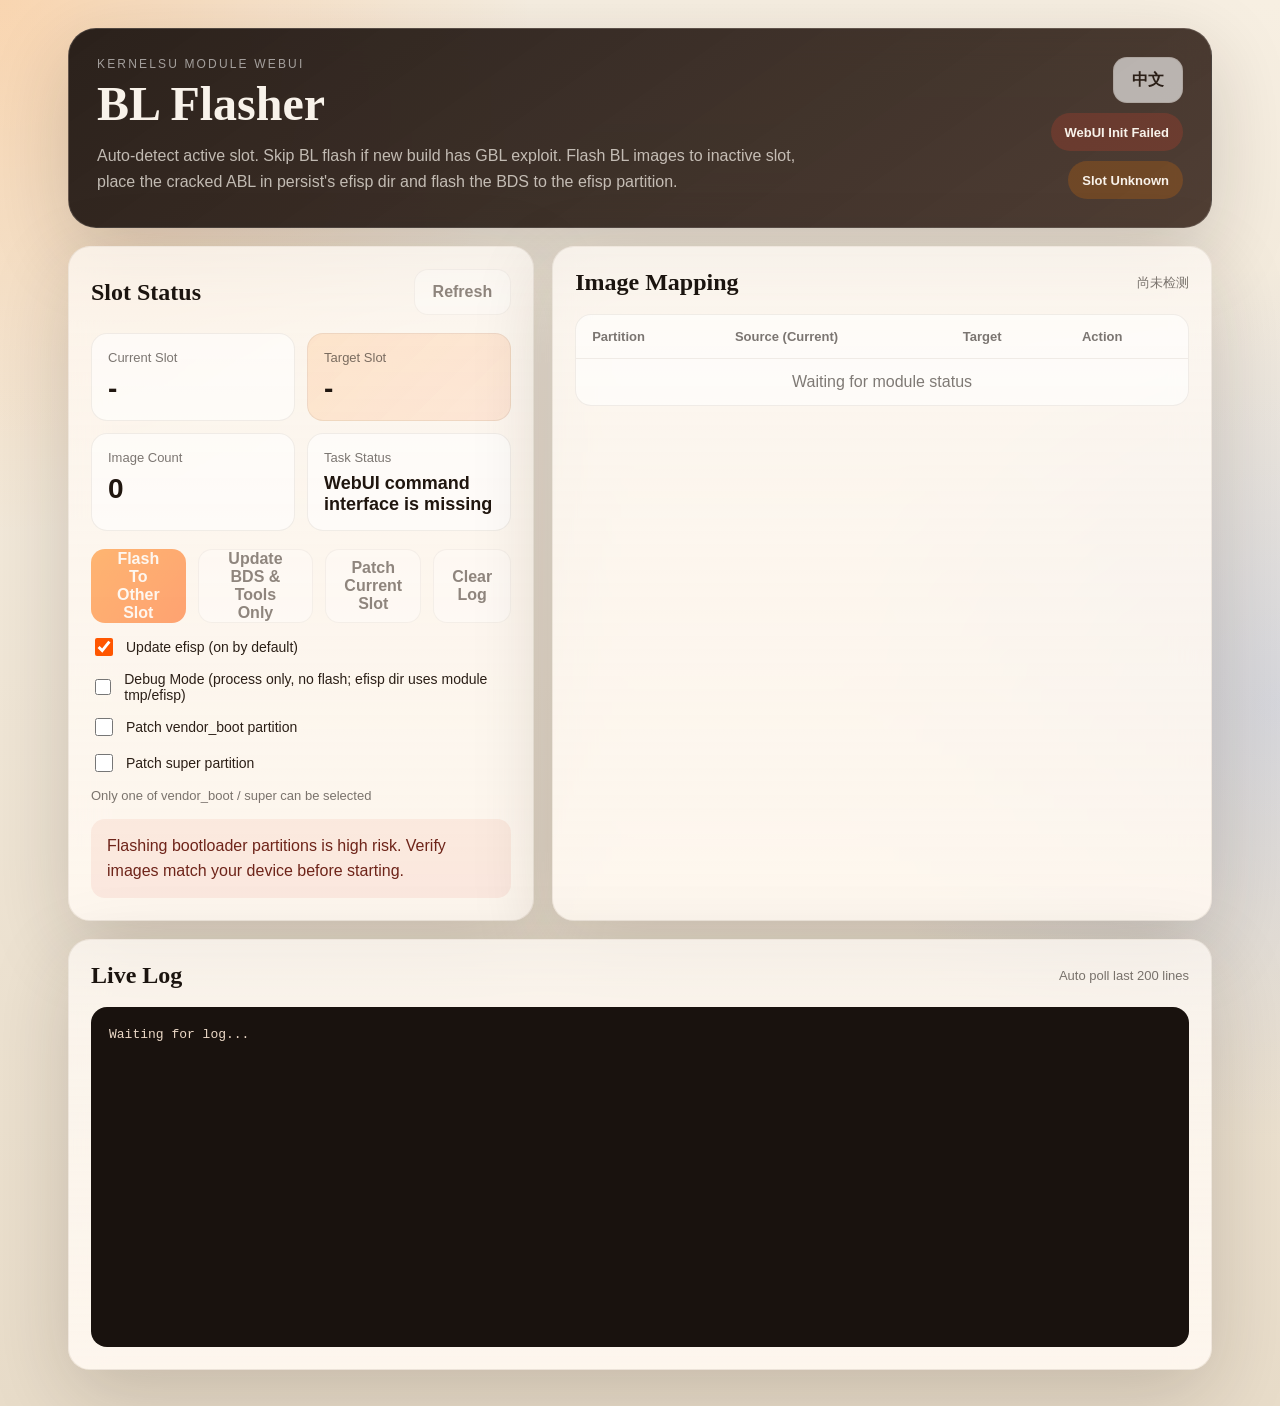
==== commit a927229d: "Undo the combined WebUI and release sync" ====
--- a/targets/magisk_module/module/webroot/index.html
+++ b/targets/magisk_module/module/webroot/index.html
@@ -4,7 +4,7 @@
   <meta charset="UTF-8" />
   <meta name="viewport" content="width=device-width, initial-scale=1.0" />
   <title id="pageTitle">假回锁 - BL Flasher</title>
-  <style id="lightThemeStyle">
+  <style>
 :root {
   color-scheme: light;
   --bg-top: #f7efe2;
@@ -33,7 +33,7 @@
 body {
   margin: 0;
   min-height: 100vh;
-
+  font-family: "Noto Sans SC", "Source Han Sans SC", "PingFang SC", sans-serif;
   color: var(--ink);
   background:
     radial-gradient(circle at top left, rgba(255, 122, 0, 0.22), transparent 28%),
@@ -52,6 +52,7 @@
   mask-image: linear-gradient(180deg, rgba(0, 0, 0, 0.12), transparent 75%);
 }
 
+
 .page-shell {
   position: relative;
   max-width: 1180px;
@@ -75,13 +76,14 @@
   background: linear-gradient(145deg, rgba(29, 21, 17, 0.94), rgba(57, 38, 28, 0.88));
   color: var(--text-main);
   border: 1px solid var(--surface-border);
+  animation: rise-in 0.45s ease-out;
 }
 
 .eyebrow {
   margin: 0 0 8px;
-
+  letter-spacing: 0.18em;
   text-transform: uppercase;
-
+  font-size: 12px;
   color: rgba(255, 255, 255, 0.56);
 }
 
@@ -89,14 +91,20 @@
 .panel h2,
 .modal-card h2 {
   margin: 0;
-
+  font-family: "Source Han Serif SC", "Noto Serif SC", serif;
+  font-weight: 700;
+}
+
+.hero-card h1 {
+  font-size: clamp(32px, 5vw, 48px);
+  line-height: 1.04;
 }
 
 .hero-copy {
   max-width: 720px;
   margin: 14px 0 0;
   color: var(--text-dim);
-
+  line-height: 1.6;
 }
 
 .hero-meta {
@@ -120,7 +128,8 @@
   border-radius: 999px;
   background: rgba(255, 255, 255, 0.1);
   color: var(--text-main);
-
+  font-size: 13px;
+  font-weight: 700;
 }
 
 .chip-warn {
@@ -147,6 +156,7 @@
   border-radius: var(--radius-lg);
   background: linear-gradient(180deg, rgba(255, 250, 245, 0.72), rgba(255, 248, 240, 0.92));
   border: 1px solid rgba(80, 55, 34, 0.08);
+  animation: rise-in 0.55s ease-out;
 }
 
 .stats-panel {
@@ -161,6 +171,7 @@
 .log-panel {
   grid-column: 1 / -1;
 }
+
 
 .panel-heading {
   display: flex;
@@ -172,7 +183,7 @@
 
 .caption {
   color: rgba(27, 20, 15, 0.58);
-
+  font-size: 13px;
 }
 
 .stats-grid {
@@ -195,14 +206,19 @@
 .stat-label {
   display: block;
   color: rgba(27, 20, 15, 0.58);
-
+  font-size: 13px;
   margin-bottom: 8px;
 }
 
 .stat-value {
   display: block;
-
+  font-size: 28px;
+  line-height: 1.12;
   color: #20160f;
+}
+
+.stat-small {
+  font-size: 18px;
 }
 
 .action-strip {
@@ -217,7 +233,7 @@
   gap: 10px;
   margin-top: 12px;
   color: #2b1f17;
-
+  font-size: 14px;
 }
 
 .option-check input {
@@ -230,7 +246,7 @@
   border: 0;
   cursor: pointer;
   transition: transform 0.18s ease, opacity 0.18s ease, background 0.18s ease;
-
+  font: inherit;
 }
 
 button:hover:not(:disabled) {
@@ -247,7 +263,7 @@
   min-height: 46px;
   padding: 0 18px;
   border-radius: 14px;
-
+  font-weight: 700;
 }
 
 .primary-button {
@@ -267,7 +283,7 @@
   border-radius: 14px;
   background: rgba(217, 66, 43, 0.08);
   color: #6e2419;
-
+  line-height: 1.6;
 }
 
 .table-wrap {
@@ -291,7 +307,7 @@
 }
 
 th {
-
+  font-size: 13px;
   color: rgba(27, 20, 15, 0.58);
 }
 
@@ -303,7 +319,8 @@
   display: inline-flex;
   padding: 6px 10px;
   border-radius: 999px;
-
+  font-size: 12px;
+  font-weight: 700;
   background: rgba(255, 122, 0, 0.16);
   color: #7b3d00;
 }
@@ -331,7 +348,9 @@
   border-radius: 16px;
   background: #19120e;
   color: #ecd9c7;
-
+  font-family: "JetBrains Mono", "Cascadia Code", monospace;
+  font-size: 13px;
+  line-height: 1.58;
 }
 
 .modal-backdrop {
@@ -357,11 +376,26 @@
   border: 1px solid rgba(80, 55, 34, 0.08);
 }
 
+.modal-card p {
+  line-height: 1.6;
+}
+
 .modal-actions {
   display: flex;
   justify-content: flex-end;
   gap: 12px;
   margin-top: 20px;
+}
+
+@keyframes rise-in {
+  from {
+    opacity: 0;
+    transform: translateY(18px);
+  }
+  to {
+    opacity: 1;
+    transform: translateY(0);
+  }
 }
 
 @media (max-width: 900px) {
@@ -403,702 +437,132 @@
     padding: 12px;
   }
 }
-
-.hero-controls {
-  display: flex;
-  flex-wrap: wrap;
-  gap: 8px;
-}
-
-.theme-button {
-  display: inline-flex;
-  align-items: center;
-  justify-content: center;
-  gap: 8px;
-  min-width: 96px;
-}
-
-.theme-button svg {
-  width: 17px;
-  height: 17px;
-  flex-shrink: 0;
-}
-
-.theme-icon-sun {
-  display: none;
-}
-
-.theme-button:focus-visible {
-  outline: 2px solid var(--accent);
-  outline-offset: 3px;
-}
-</style>
-  <style id="darkThemeStyle" media="not all">
-:root {
-  color-scheme: light;
-  --bg: #f2f4f7;
-  --surface: #ffffff;
-  --surface-soft: #f7f8fa;
-  --surface-raised: #e9edf2;
-  --surface-hover: #e0e5ec;
-  --surface-border: #d8dee7;
-  --text-main: #1c2430;
-  --text-dim: #596575;
-  --accent: #225bb5;
-  --accent-strong: #1c4d9b;
-  --accent-soft: #e9f0fc;
-  --accent-border: #bdcfec;
-  --on-accent: #ffffff;
-  --warning-bg: #fff4e3;
-  --warning-text: #895500;
-  --success-bg: #e7f4ec;
-  --success-text: #266341;
-  --danger-bg: #fceceb;
-  --danger-text: #a03932;
-  --log-bg: #0d1117;
-  --log-text: #c7d2e0;
-  --backdrop: rgba(15, 20, 28, 0.58);
-  --shadow: 0 8px 28px rgba(25, 35, 50, 0.05);
-  --scrollbar: #9aa5b4;
-  --scrollbar-hover: #788596;
-  --radius-xl: 22px;
-  --radius-lg: 18px;
-  --radius-md: 12px;
-  scrollbar-color: var(--scrollbar) var(--surface-soft);
-  scrollbar-width: thin;
-}
-
-:root[data-theme="dark"] {
-  color-scheme: dark;
-  --bg: #08090b;
-  --surface: #1b1e24;
-  --surface-soft: #252a33;
-  --surface-raised: #303744;
-  --surface-hover: #3b4554;
-  --surface-border: #414a59;
-  --text-main: #e6e8ec;
-  --text-dim: #9ca6b4;
-  --accent: #9dc1ff;
-  --accent-strong: #bdd5ff;
-  --accent-soft: #223650;
-  --accent-border: #4b6e9c;
-  --on-accent: #101d31;
-  --warning-bg: #241d12;
-  --warning-text: #e3bd7b;
-  --success-bg: #14261c;
-  --success-text: #8bd4a6;
-  --danger-bg: #2c191b;
-  --danger-text: #f3a1a5;
-  --log-bg: #090b0e;
-  --log-text: #bac5d4;
-  --backdrop: rgba(0, 0, 0, 0.78);
-  --shadow: 0 12px 28px rgba(0, 0, 0, 0.32);
-  --scrollbar: #505966;
-  --scrollbar-hover: #707d8f;
-}
-
-* {
-  box-sizing: border-box;
-}
-
-::-webkit-scrollbar {
-  width: 8px;
-  height: 8px;
-}
-
-::-webkit-scrollbar-track {
-  background: var(--surface-soft);
-}
-
-::-webkit-scrollbar-thumb {
-  background: var(--scrollbar);
-  border: 2px solid var(--surface-soft);
-  border-radius: 8px;
-}
-
-::-webkit-scrollbar-thumb:hover,
-::-webkit-scrollbar-thumb:active {
-  background: var(--scrollbar-hover);
-}
-
-body {
-  margin: 0;
-  min-height: 100vh;
-
-  color: var(--text-main);
-  background: var(--bg);
-
-}
-
-.page-shell {
-  max-width: 1180px;
-  margin: 0 auto;
-  padding: 28px 18px 36px;
-}
-
-.hero-card,
-.panel,
-.modal-card {
-  background: var(--surface);
-  border: 1px solid var(--surface-border);
-  box-shadow: var(--shadow);
-}
-
-.hero-card {
-  display: flex;
-  justify-content: space-between;
-  gap: 24px;
-  padding: 26px;
-  border-radius: var(--radius-xl);
-}
-
-.eyebrow {
-  margin: 0 0 10px;
-
-  text-transform: uppercase;
-
-  color: var(--text-dim);
-}
-
-.hero-card h1,
-.panel h2,
-.modal-card h2 {
-  margin: 0;
-
-}
-
-.hero-copy {
-  max-width: 720px;
-  margin: 14px 0 0;
-  color: var(--text-dim);
-
-}
-
-.hero-meta {
-  display: flex;
-  flex-direction: column;
-  align-items: flex-end;
-  gap: 10px;
-  flex-shrink: 0;
-}
-
-.hero-controls {
-  display: flex;
-  flex-wrap: wrap;
-  gap: 8px;
-}
-
-.hero-controls .ghost-button {
-  min-height: 42px;
-  padding: 0 14px;
-
-}
-
-.theme-button {
-  display: inline-flex;
-  align-items: center;
-  justify-content: center;
-  gap: 8px;
-  min-width: 96px;
-}
-
-.theme-button svg {
-  width: 17px;
-  height: 17px;
-  flex-shrink: 0;
-}
-
-.theme-icon-sun,
-:root[data-theme="dark"] .theme-icon-moon {
-  display: none;
-}
-
-:root[data-theme="dark"] .theme-icon-sun {
-  display: block;
-}
-
-.chip {
-  display: inline-flex;
-  align-items: center;
-  justify-content: center;
-  min-height: 34px;
-  padding: 0 12px;
-  border-radius: 999px;
-  background: var(--surface-raised);
-  color: var(--text-main);
-
-}
-
-.chip-warn,
-.status-pill {
-  background: var(--warning-bg);
-  color: var(--warning-text);
-}
-
-.chip-success,
-.status-pill.ok {
-  background: var(--success-bg);
-  color: var(--success-text);
-}
-
-.chip-danger,
-.status-pill.bad {
-  background: var(--danger-bg);
-  color: var(--danger-text);
-}
-
-.grid-layout {
-  display: grid;
-  grid-template-columns: repeat(12, minmax(0, 1fr));
-  gap: 18px;
-  margin-top: 18px;
-}
-
-.panel {
-  min-width: 0;
-  padding: 22px;
-  border-radius: var(--radius-lg);
-}
-
-.stats-panel {
-  grid-column: span 5;
-}
-
-.map-panel {
-  grid-column: span 7;
-}
-
-.log-panel {
-  grid-column: 1 / -1;
-}
-
-.panel-heading {
-  display: flex;
-  align-items: center;
-  justify-content: space-between;
-  gap: 12px;
-  margin-bottom: 18px;
-}
-
-.caption,
-.stat-label,
-th,
-.empty-row {
-  color: var(--text-dim);
-
-}
-
-.stats-grid {
-  display: grid;
-  grid-template-columns: repeat(2, minmax(0, 1fr));
-  gap: 12px;
-}
-
-.stat-card {
-  min-width: 0;
-  padding: 16px;
-  border-radius: var(--radius-md);
-  background: var(--surface-soft);
-  border: 1px solid var(--surface-border);
-}
-
-.accent-card {
-  background: var(--accent-soft);
-  border-color: var(--accent-border);
-}
-
-.accent-card .stat-value {
-  color: var(--accent);
-}
-
-.stat-label {
-  display: block;
-  margin-bottom: 10px;
-}
-
-.stat-value {
-  display: block;
-
-  overflow-wrap: anywhere;
-}
-
-.action-strip {
-  display: grid;
-  grid-template-columns: repeat(2, minmax(0, 1fr));
-  gap: 10px;
-  margin-top: 18px;
-}
-
-.option-check {
-  display: flex;
-  align-items: flex-start;
-  gap: 10px;
-  margin-top: 14px;
-
-  cursor: pointer;
-}
-
-.option-check input {
-  width: 18px;
-  height: 18px;
-  margin: 2px 0 0;
-  flex-shrink: 0;
-  accent-color: var(--accent);
-  cursor: pointer;
-}
-
-button {
-  border: 0;
-  cursor: pointer;
-  transition: border-color 0.15s ease;
-
-  touch-action: manipulation;
-}
-
-button:focus-visible,
-input:focus-visible {
-  outline: 2px solid var(--accent);
-  outline-offset: 3px;
-}
-
-button:active:not(:disabled) {
-  transform: translateY(1px);
-}
-
-button:disabled {
-  cursor: not-allowed;
-  opacity: 0.5;
-}
-
-.primary-button,
-.ghost-button {
-  min-height: 46px;
-  padding: 10px 16px;
-  border-radius: var(--radius-md);
-
-}
-
-.primary-button {
-  color: var(--on-accent);
-  background: var(--accent);
-}
-
-.primary-button:hover:not(:disabled) {
-  background: var(--accent-strong);
-}
-
-.ghost-button {
-  color: var(--text-main);
-  background: var(--surface-raised);
-  border: 1px solid var(--surface-border);
-}
-
-.ghost-button:hover:not(:disabled) {
-  background: var(--surface-hover);
-  border-color: var(--text-dim);
-}
-
-.warning-copy {
-  margin: 16px 0 0;
-  padding: 14px 16px;
-  border-radius: var(--radius-md);
-  background: var(--warning-bg);
-  color: var(--warning-text);
-
-}
-
-.table-wrap {
-  overflow: auto;
-  border-radius: var(--radius-md);
-  border: 1px solid var(--surface-border);
-  background: var(--surface-soft);
-}
-
-table {
-  width: 100%;
-  min-width: 540px;
-  border-collapse: collapse;
-
-}
-
-th,
-td {
-  padding: 14px 16px;
-  text-align: left;
-  border-bottom: 1px solid var(--surface-border);
-  vertical-align: top;
-}
-
-th {
-
-  white-space: nowrap;
-}
-
-tbody tr:last-child td {
-  border-bottom: 0;
-}
-
-.status-pill {
-  display: inline-flex;
-  padding: 5px 9px;
-  border-radius: 8px;
-
-  white-space: nowrap;
-}
-
-.empty-row {
-  text-align: center;
-}
-
-#logOutput {
-  min-height: 300px;
-  margin: 0;
-  padding: 18px;
-  overflow: auto;
-  border-radius: var(--radius-md);
-  border: 1px solid var(--surface-border);
-  background: var(--log-bg);
-  color: var(--log-text);
-
-}
-
-.modal-backdrop {
-  position: fixed;
-  inset: 0;
-  display: flex;
-  align-items: center;
-  justify-content: center;
-  padding: 18px;
-  background: var(--backdrop);
-  z-index: 20;
-}
-
-.modal-backdrop.hidden {
-  display: none;
-}
-
-.modal-card {
-  width: min(100%, 480px);
-  max-height: calc(100dvh - 36px);
-  overflow: auto;
-  padding: 24px;
-  border-radius: var(--radius-xl);
-}
-
-.modal-card .eyebrow {
-  color: var(--danger-text);
-}
-
-.modal-actions {
-  display: flex;
-  justify-content: flex-end;
-  gap: 12px;
-  margin-top: 20px;
-}
-
-@media (max-width: 900px) {
-  .hero-card,
-  .panel-heading {
-    flex-direction: column;
-    align-items: stretch;
-  }
-
-  .hero-meta {
-    align-items: flex-start;
-  }
-
-  .action-strip {
-    grid-template-columns: 1fr;
-  }
-
-  .stats-panel,
-  .map-panel,
-  .log-panel {
-    grid-column: 1 / -1;
-  }
-}
-
-@media (max-width: 640px) {
-  .page-shell {
-    padding: 16px 12px 28px;
-  }
-
-  .hero-card,
-  .panel,
-  .modal-card {
-    padding: 18px;
-  }
-
-  .stats-grid {
-    grid-template-columns: 1fr;
-  }
-
-  th,
-  td {
-    padding: 12px;
-  }
-}
-
-@media (forced-colors: active) {
-  :root {
-    scrollbar-color: auto;
-  }
-
-  button:focus-visible,
-  input:focus-visible {
-    outline-color: Highlight;
-  }
-}
-</style>
-
-  <style id="sharedStyle">
-body {
-  font-family: "Noto Sans SC", "Source Han Sans SC", "PingFang SC", sans-serif;
-}
-
-.eyebrow {
-  letter-spacing: 0.18em;
-  font-size: 12px;
-}
-
-.hero-card h1,
-.panel h2,
-.modal-card h2 {
-  font-family: "Source Han Serif SC", "Noto Serif SC", serif;
-  font-weight: 700;
-}
-
-.hero-card h1 {
-  font-size: clamp(32px, 5vw, 48px);
-  line-height: 1.04;
-}
-
-.hero-copy {
-  line-height: 1.6;
-}
-
-.chip {
-  font-size: 13px;
-  font-weight: 700;
-}
-
-.caption {
-  font-size: 13px;
-}
-
-.stat-label {
-  font-size: 13px;
-}
-
-.stat-value {
-  font-size: 28px;
-  line-height: 1.12;
-}
-
-.stat-small {
-  font-size: 18px;
-}
-
-.option-check {
-  font-size: 14px;
-}
-
-button {
-  font: inherit;
-}
-
-.primary-button,
-.ghost-button {
-  font-weight: 700;
-}
-
-.warning-copy {
-  line-height: 1.6;
-}
-
-th {
-  font-size: 13px;
-}
-
-.status-pill {
-  font-size: 12px;
-  font-weight: 700;
-}
-
-#logOutput {
-  font-family: "JetBrains Mono", "Cascadia Code", monospace;
-  font-size: 13px;
-  line-height: 1.58;
-}
-
-.modal-card p {
-  line-height: 1.6;
-}
-
-.hero-card {
-  animation: rise-in 0.45s ease-out;
-}
-
-.panel {
-  animation: rise-in 0.55s ease-out;
-}
-
-.theme-changing .hero-card,
-.theme-changing .panel {
-  animation: none;
-}
-
-@keyframes rise-in {
-  from {
-    opacity: 0;
-    transform: translateY(18px);
-  }
-  to {
-    opacity: 1;
-    transform: translateY(0);
-  }
-}
-
-@media (prefers-reduced-motion: reduce) {
-  .hero-card,
-  .panel {
-    animation: none;
-  }
-
-  button {
-    transition: none;
-  }
-
-  button:active:not(:disabled) {
-    transform: none;
-  }
-}
   </style>
-<script>
-(() => {
-const themeQuery = window.matchMedia("(prefers-color-scheme: dark)");
-let themePreference = null;
-try {
-  const savedTheme = localStorage.getItem("blFlasherTheme");
-  if (savedTheme === "light" || savedTheme === "dark") themePreference = savedTheme;
-} catch {}
-
-function applyTheme(theme) {
-  const root = document.documentElement;
-  if (root.dataset.theme === theme) return;
-  const switching = Boolean(root.dataset.theme);
-  if (switching) root.classList.add("theme-changing");
-  root.dataset.theme = theme;
-  document.getElementById("lightThemeStyle").media = theme === "light" ? "all" : "not all";
-  document.getElementById("darkThemeStyle").media = theme === "dark" ? "all" : "not all";
-  if (switching) {
-    void root.offsetWidth;
-    root.classList.remove("theme-changing");
-  }
-}
-
-applyTheme(themePreference || (themeQuery.matches ? "dark" : "light"));
-document.addEventListener("DOMContentLoaded", () => {
+</head>
+<body>
+<div class="page-shell">
+  <header class="hero-card">
+    <div>
+      <p class="eyebrow" id="lblKsuWebUI">KernelSU Module WebUI</p>
+      <h1>BL Flasher</h1>
+      <p class="hero-copy" id="heroDesc">
+        自动识别当前活动槽位，若新版本存在GBL漏洞则跳过BL刷写；将BL镜像刷写到另一槽位，并将破解ABL放入persist的efisp目录、BDS刷入efisp分区
+      </p>
+    </div>
+    <div class="hero-meta">
+      <button class="ghost-button language-button" id="languageButton" type="button">English</button>
+      <span class="chip" id="stateChip">等待检测</span>
+      <span class="chip chip-warn" id="slotChip">槽位未知</span>
+    </div>
+  </header>
+
+  <main class="grid-layout">
+    <section class="panel stats-panel">
+      <div class="panel-heading">
+        <h2 id="lblSlotStatus">槽位状态</h2>
+        <button class="ghost-button" id="refreshButton" type="button" data-i18n="refresh">刷新</button>
+      </div>
+
+      <div class="stats-grid">
+        <article class="stat-card">
+          <span class="stat-label" id="lblCurrentSlot">当前槽位</span>
+          <strong class="stat-value" id="currentSlot">-</strong>
+        </article>
+        <article class="stat-card accent-card">
+          <span class="stat-label" id="lblTargetSlot">目标槽位</span>
+          <strong class="stat-value" id="targetSlot">-</strong>
+        </article>
+        <article class="stat-card">
+          <span class="stat-label" id="lblImageCount">镜像数量</span>
+          <strong class="stat-value" id="imageCount">0</strong>
+        </article>
+        <article class="stat-card">
+          <span class="stat-label" id="lblTaskStatus">任务状态</span>
+          <strong class="stat-value stat-small" id="taskMessage">等待操作</strong>
+        </article>
+      </div>
+
+      <div class="action-strip">
+        <button class="primary-button" id="flashButton" type="button" data-i18n="flash" disabled>刷写到另一槽位</button>
+        <button class="ghost-button" id="bdsToolsButton" type="button" data-i18n="bdsTools" disabled>仅更新BDS和Tools</button>
+        <button class="ghost-button" id="patchPartButton" type="button" data-i18n="patchPart" disabled>修补分区</button>
+        <button class="ghost-button" id="clearLogButton" type="button" data-i18n="clearLog" disabled>清空日志</button>
+      </div>
+
+      <label class="option-check" for="updateEfispCheckbox">
+        <input id="updateEfispCheckbox" type="checkbox" checked />
+        <span id="lblUpdateEfisp">更新 efisp（默认开启）</span>
+      </label>
+
+      <label class="option-check" for="debugModeCheckbox">
+        <input id="debugModeCheckbox" type="checkbox" />
+        <span id="lblDebugMode">调试模式（仅处理不刷写，生成的文件保存在 tmp 目录）</span>
+      </label>
+
+      <label class="option-check" for="patchVendorBootCheckbox">
+        <input id="patchVendorBootCheckbox" type="checkbox" />
+        <span id="lblPatchVendorBoot">修补 vendor_boot 分区</span>
+      </label>
+
+      <label class="option-check" for="patchSuperCheckbox">
+        <input id="patchSuperCheckbox" type="checkbox" />
+        <span id="lblPatchSuper">修补 super 分区</span>
+      </label>
+
+      <p class="caption hint-text" id="patchMutualTip">vendor_boot 和 super 仅可选择一项</p>
+
+      <p class="warning-copy" id="lblWarning">
+        刷写对象是 bootloader 相关分区，风险较高。开始前请确认镜像与机型严格匹配。
+      </p>
+    </section>
+
+    <section class="panel map-panel">
+      <div class="panel-heading">
+        <h2 id="lblImageMap">镜像映射</h2>
+        <span class="caption" id="updatedAt">尚未检测</span>
+      </div>
+      <div class="table-wrap">
+        <table>
+          <thead>
+            <tr>
+              <th id="tblPartition">分区名</th>
+              <th id="tblSource">源分区 (当前槽位)</th>
+              <th id="tblTarget">目标分区</th>
+              <th id="tblAction">操作</th>
+            </tr>
+          </thead>
+          <tbody id="imageTableBody">
+            <tr>
+              <td colspan="4" class="empty-row" id="tblWaiting">等待读取模块状态</td>
+            </tr>
+          </tbody>
+        </table>
+      </div>
+    </section>
+
+    <section class="panel log-panel">
+      <div class="panel-heading">
+        <h2 id="lblLog">实时日志</h2>
+        <span class="caption" id="lblAutoPoll">自动轮询最近 200 行</span>
+      </div>
+      <pre id="logOutput">等待日志输出...</pre>
+    </section>
+  </main>
+</div>
+
+<div class="modal-backdrop hidden" id="confirmModal" aria-hidden="true">
+  <div class="modal-card" role="dialog" aria-modal="true">
+    <p class="eyebrow" id="modalRisk">高风险操作</p>
+    <h2 id="modalTitle">确认刷写</h2>
+    <p id="confirmText">即将开始刷写，请确认操作对象和槽位。</p>
+    <div class="modal-actions">
+      <button class="ghost-button" id="cancelConfirmButton" type="button" data-i18n="cancel">取消</button>
+      <button class="primary-button" id="nextConfirmButton" type="button" data-i18n="continue">继续</button>
+    </div>
+  </div>
+</div>
+
+<script type="module">
 let callbackCounter = 0;
 
 function hasExecBridge() {
@@ -1172,10 +636,6 @@
     slotStatus: "槽位状态",
     refresh: "刷新",
     languageSwitch: "English",
-    darkTheme: "深色",
-    lightTheme: "亮色",
-    switchToDark: "切换至深色模式",
-    switchToLight: "切换至亮色模式",
     languageChanged: "已切换为中文",
     languageChangeFailed: "语言切换失败",
     currentSlot: "当前槽位",
@@ -1256,10 +716,6 @@
     slotStatus: "Slot Status",
     refresh: "Refresh",
     languageSwitch: "中文",
-    darkTheme: "Dark",
-    lightTheme: "Light",
-    switchToDark: "Switch to dark mode",
-    switchToLight: "Switch to light mode",
     languageChanged: "Switched to English",
     languageChangeFailed: "Language switch failed",
     currentSlot: "Current Slot",
@@ -1348,8 +804,6 @@
   clearLogButton: document.getElementById("clearLogButton"),
   refreshButton: document.getElementById("refreshButton"),
   languageButton: document.getElementById("languageButton"),
-  themeButton: document.getElementById("themeButton"),
-  themeButtonLabel: document.getElementById("themeButtonLabel"),
   confirmModal: document.getElementById("confirmModal"),
   confirmText: document.getElementById("confirmText"),
   nextConfirmButton: document.getElementById("nextConfirmButton"),
@@ -1375,7 +829,6 @@
   elements.pageTitle.textContent = t.pageTitle;
   elements.languageButton.textContent = t.languageSwitch;
   elements.languageButton.setAttribute("aria-label", t.languageSwitch);
-  updateThemeButton();
   setText("#lblKsuWebUI", t.ksuWebUI);
   setText(".hero-copy", t.heroDesc);
   setText("#lblSlotStatus", t.slotStatus);
@@ -1413,24 +866,6 @@
     if (t[key]) el.textContent = t[key];
   });
   if (state.status) renderStatus(state.status);
-}
-
-function updateThemeButton() {
-  const dark = document.documentElement.dataset.theme === "dark";
-  const t = i18n[state.lang];
-  const label = dark ? t.switchToLight : t.switchToDark;
-  elements.themeButtonLabel.textContent = dark ? t.lightTheme : t.darkTheme;
-  elements.themeButton.setAttribute("aria-label", label);
-  elements.themeButton.title = label;
-}
-
-function toggleTheme() {
-  themePreference = document.documentElement.dataset.theme === "dark" ? "light" : "dark";
-  applyTheme(themePreference);
-  updateThemeButton();
-  try {
-    localStorage.setItem("blFlasherTheme", themePreference);
-  } catch {}
 }
 
 function shellQuote(value) {
@@ -1870,12 +1305,6 @@
 }
 
 async function init() {
-  elements.themeButton.addEventListener("click", toggleTheme);
-  themeQuery.addEventListener("change", event => {
-    if (themePreference) return;
-    applyTheme(event.matches ? "dark" : "light");
-    updateThemeButton();
-  });
   elements.languageButton.addEventListener("click", toggleLanguage);
   applyLanguage(navigator.language?.toLowerCase().startsWith("zh") ? "zh" : "en");
   try {
@@ -1932,139 +1361,6 @@
 }
 
 init();
-}, { once: true });
-})();
 </script>
-</head>
-<body>
-<div class="page-shell">
-  <header class="hero-card">
-    <div>
-      <p class="eyebrow" id="lblKsuWebUI">KernelSU Module WebUI</p>
-      <h1>BL Flasher</h1>
-      <p class="hero-copy" id="heroDesc">
-        自动识别当前活动槽位，若新版本存在GBL漏洞则跳过BL刷写；将BL镜像刷写到另一槽位，并将破解ABL放入persist的efisp目录、BDS刷入efisp分区
-      </p>
-    </div>
-    <div class="hero-meta">
-      <div class="hero-controls">
-        <button class="ghost-button theme-button" id="themeButton" type="button" aria-label="切换至深色模式">
-          <svg class="theme-icon-moon" viewBox="0 0 24 24" fill="none" stroke="currentColor" stroke-width="1.7" stroke-linecap="round" stroke-linejoin="round" aria-hidden="true"><path d="M20.5 13.5A8.5 8.5 0 0 1 10.5 3.5a8.5 8.5 0 1 0 10 10Z"/></svg>
-          <svg class="theme-icon-sun" viewBox="0 0 24 24" fill="none" stroke="currentColor" stroke-width="1.7" stroke-linecap="round" aria-hidden="true"><circle cx="12" cy="12" r="4"/><path d="M12 2v2m0 16v2M2 12h2m16 0h2M5 5l1.4 1.4m11.2 11.2L19 19M5 19l1.4-1.4M17.6 6.4 19 5"/></svg>
-          <span id="themeButtonLabel">深色</span>
-        </button>
-        <button class="ghost-button language-button" id="languageButton" type="button">English</button>
-      </div>
-      <span class="chip" id="stateChip">等待检测</span>
-      <span class="chip chip-warn" id="slotChip">槽位未知</span>
-    </div>
-  </header>
-
-  <main class="grid-layout">
-    <section class="panel stats-panel">
-      <div class="panel-heading">
-        <h2 id="lblSlotStatus">槽位状态</h2>
-        <button class="ghost-button" id="refreshButton" type="button" data-i18n="refresh">刷新</button>
-      </div>
-
-      <div class="stats-grid">
-        <article class="stat-card">
-          <span class="stat-label" id="lblCurrentSlot">当前槽位</span>
-          <strong class="stat-value" id="currentSlot">-</strong>
-        </article>
-        <article class="stat-card accent-card">
-          <span class="stat-label" id="lblTargetSlot">目标槽位</span>
-          <strong class="stat-value" id="targetSlot">-</strong>
-        </article>
-        <article class="stat-card">
-          <span class="stat-label" id="lblImageCount">镜像数量</span>
-          <strong class="stat-value" id="imageCount">0</strong>
-        </article>
-        <article class="stat-card">
-          <span class="stat-label" id="lblTaskStatus">任务状态</span>
-          <strong class="stat-value stat-small" id="taskMessage">等待操作</strong>
-        </article>
-      </div>
-
-      <div class="action-strip">
-        <button class="primary-button" id="flashButton" type="button" data-i18n="flash" disabled>刷写到另一槽位</button>
-        <button class="ghost-button" id="bdsToolsButton" type="button" data-i18n="bdsTools" disabled>仅更新BDS和Tools</button>
-        <button class="ghost-button" id="patchPartButton" type="button" data-i18n="patchPart" disabled>修补分区</button>
-        <button class="ghost-button" id="clearLogButton" type="button" data-i18n="clearLog" disabled>清空日志</button>
-      </div>
-
-      <label class="option-check" for="updateEfispCheckbox">
-        <input id="updateEfispCheckbox" type="checkbox" checked />
-        <span id="lblUpdateEfisp">更新 efisp（默认开启）</span>
-      </label>
-
-      <label class="option-check" for="debugModeCheckbox">
-        <input id="debugModeCheckbox" type="checkbox" />
-        <span id="lblDebugMode">调试模式（仅处理不刷写，生成的文件保存在 tmp 目录）</span>
-      </label>
-
-      <label class="option-check" for="patchVendorBootCheckbox">
-        <input id="patchVendorBootCheckbox" type="checkbox" />
-        <span id="lblPatchVendorBoot">修补 vendor_boot 分区</span>
-      </label>
-
-      <label class="option-check" for="patchSuperCheckbox">
-        <input id="patchSuperCheckbox" type="checkbox" />
-        <span id="lblPatchSuper">修补 super 分区</span>
-      </label>
-
-      <p class="caption hint-text" id="patchMutualTip">vendor_boot 和 super 仅可选择一项</p>
-
-      <p class="warning-copy" id="lblWarning">
-        刷写对象是 bootloader 相关分区，风险较高。开始前请确认镜像与机型严格匹配。
-      </p>
-    </section>
-
-    <section class="panel map-panel">
-      <div class="panel-heading">
-        <h2 id="lblImageMap">镜像映射</h2>
-        <span class="caption" id="updatedAt">尚未检测</span>
-      </div>
-      <div class="table-wrap">
-        <table>
-          <thead>
-            <tr>
-              <th id="tblPartition">分区名</th>
-              <th id="tblSource">源分区 (当前槽位)</th>
-              <th id="tblTarget">目标分区</th>
-              <th id="tblAction">操作</th>
-            </tr>
-          </thead>
-          <tbody id="imageTableBody">
-            <tr>
-              <td colspan="4" class="empty-row" id="tblWaiting">等待读取模块状态</td>
-            </tr>
-          </tbody>
-        </table>
-      </div>
-    </section>
-
-    <section class="panel log-panel">
-      <div class="panel-heading">
-        <h2 id="lblLog">实时日志</h2>
-        <span class="caption" id="lblAutoPoll">自动轮询最近 200 行</span>
-      </div>
-      <pre id="logOutput">等待日志输出...</pre>
-    </section>
-  </main>
-</div>
-
-<div class="modal-backdrop hidden" id="confirmModal" aria-hidden="true">
-  <div class="modal-card" role="dialog" aria-modal="true">
-    <p class="eyebrow" id="modalRisk">高风险操作</p>
-    <h2 id="modalTitle">确认刷写</h2>
-    <p id="confirmText">即将开始刷写，请确认操作对象和槽位。</p>
-    <div class="modal-actions">
-      <button class="ghost-button" id="cancelConfirmButton" type="button" data-i18n="cancel">取消</button>
-      <button class="primary-button" id="nextConfirmButton" type="button" data-i18n="continue">继续</button>
-    </div>
-  </div>
-</div>
-
 </body>
 </html>
